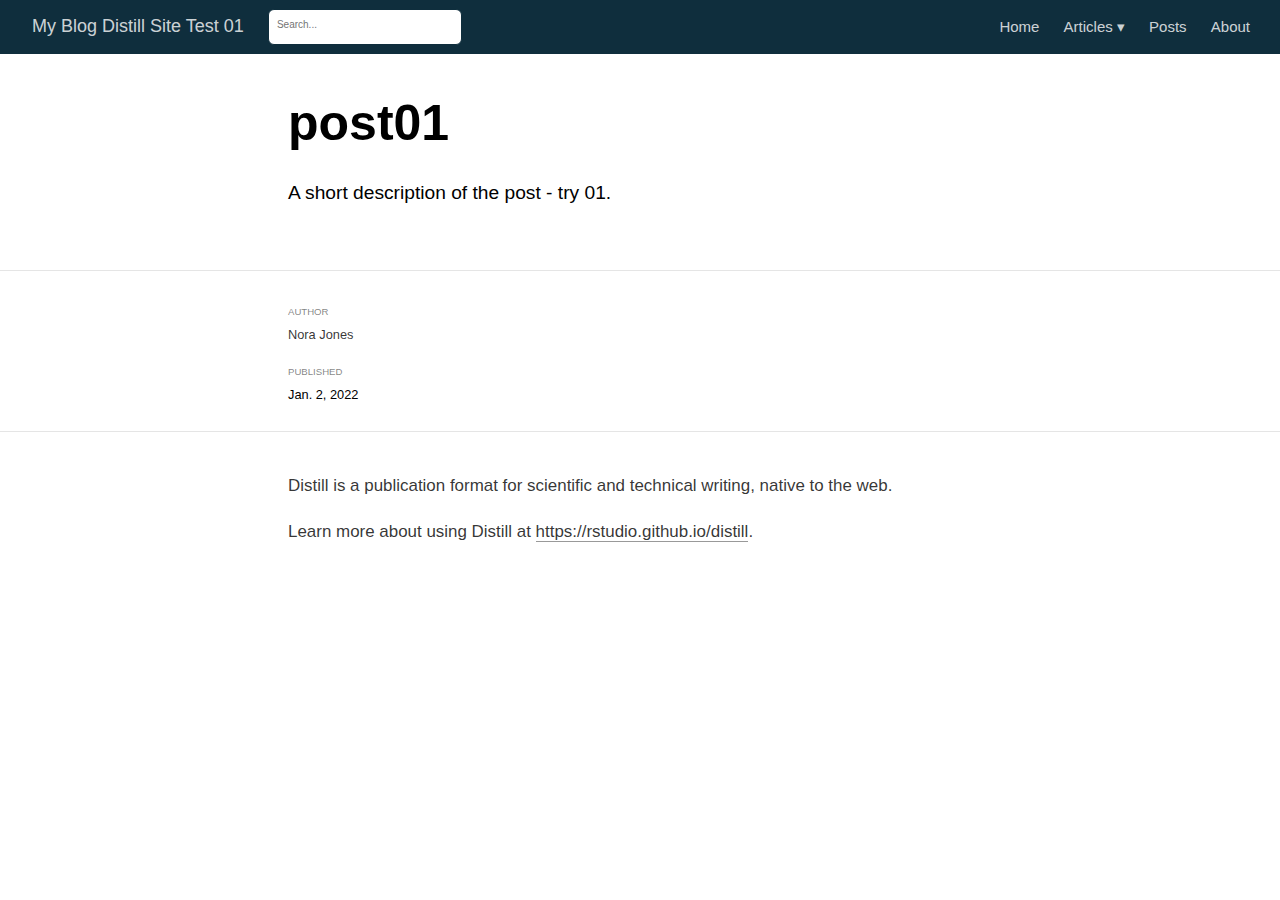
==== docs/posts/2022-01-02-post01/index.html @ c645b93c "add distill blog files" ====
<!DOCTYPE html>

<html xmlns="http://www.w3.org/1999/xhtml" lang="" xml:lang="">

<head>
  <meta charset="utf-8"/>
  <meta name="viewport" content="width=device-width, initial-scale=1"/>
  <meta http-equiv="X-UA-Compatible" content="IE=Edge,chrome=1"/>
  <meta name="generator" content="distill" />

  <style type="text/css">
  /* Hide doc at startup (prevent jankiness while JS renders/transforms) */
  body {
    visibility: hidden;
  }
  </style>

 <!--radix_placeholder_import_source-->
 <!--/radix_placeholder_import_source-->

<style type="text/css">code{white-space: pre;}</style>
<style type="text/css" data-origin="pandoc">
pre > code.sourceCode { white-space: pre; position: relative; }
pre > code.sourceCode > span { display: inline-block; line-height: 1.25; }
pre > code.sourceCode > span:empty { height: 1.2em; }
.sourceCode { overflow: visible; }
code.sourceCode > span { color: inherit; text-decoration: inherit; }
div.sourceCode { margin: 1em 0; }
pre.sourceCode { margin: 0; }
@media screen {
div.sourceCode { overflow: auto; }
}
@media print {
pre > code.sourceCode { white-space: pre-wrap; }
pre > code.sourceCode > span { text-indent: -5em; padding-left: 5em; }
}
pre.numberSource code
  { counter-reset: source-line 0; }
pre.numberSource code > span
  { position: relative; left: -4em; counter-increment: source-line; }
pre.numberSource code > span > a:first-child::before
  { content: counter(source-line);
    position: relative; left: -1em; text-align: right; vertical-align: baseline;
    border: none; display: inline-block;
    -webkit-touch-callout: none; -webkit-user-select: none;
    -khtml-user-select: none; -moz-user-select: none;
    -ms-user-select: none; user-select: none;
    padding: 0 4px; width: 4em;
    color: #aaaaaa;
  }
pre.numberSource { margin-left: 3em; border-left: 1px solid #aaaaaa;  padding-left: 4px; }
div.sourceCode
  {   }
@media screen {
pre > code.sourceCode > span > a:first-child::before { text-decoration: underline; }
}
code span.al { color: #ad0000; } /* Alert */
code span.an { color: #5e5e5e; } /* Annotation */
code span.at { } /* Attribute */
code span.bn { color: #ad0000; } /* BaseN */
code span.bu { } /* BuiltIn */
code span.cf { color: #007ba5; } /* ControlFlow */
code span.ch { color: #20794d; } /* Char */
code span.cn { color: #8f5902; } /* Constant */
code span.co { color: #5e5e5e; } /* Comment */
code span.cv { color: #5e5e5e; font-style: italic; } /* CommentVar */
code span.do { color: #5e5e5e; font-style: italic; } /* Documentation */
code span.dt { color: #ad0000; } /* DataType */
code span.dv { color: #ad0000; } /* DecVal */
code span.er { color: #ad0000; } /* Error */
code span.ex { } /* Extension */
code span.fl { color: #ad0000; } /* Float */
code span.fu { color: #4758ab; } /* Function */
code span.im { } /* Import */
code span.in { color: #5e5e5e; } /* Information */
code span.kw { color: #007ba5; } /* Keyword */
code span.op { color: #5e5e5e; } /* Operator */
code span.ot { color: #007ba5; } /* Other */
code span.pp { color: #ad0000; } /* Preprocessor */
code span.sc { color: #5e5e5e; } /* SpecialChar */
code span.ss { color: #20794d; } /* SpecialString */
code span.st { color: #20794d; } /* String */
code span.va { color: #111111; } /* Variable */
code span.vs { color: #20794d; } /* VerbatimString */
code span.wa { color: #5e5e5e; font-style: italic; } /* Warning */
</style>


  <!--radix_placeholder_meta_tags-->
<title>My Blog Distill Site Test 01: post01</title>

<meta property="description" itemprop="description" content="A short description of the post - try 01."/>


<!--  https://schema.org/Article -->
<meta property="article:published" itemprop="datePublished" content="2022-01-02"/>
<meta property="article:created" itemprop="dateCreated" content="2022-01-02"/>
<meta name="article:author" content="Nora Jones"/>

<!--  https://developers.facebook.com/docs/sharing/webmasters#markup -->
<meta property="og:title" content="My Blog Distill Site Test 01: post01"/>
<meta property="og:type" content="article"/>
<meta property="og:description" content="A short description of the post - try 01."/>
<meta property="og:locale" content="en_US"/>
<meta property="og:site_name" content="My Blog Distill Site Test 01"/>

<!--  https://dev.twitter.com/cards/types/summary -->
<meta property="twitter:card" content="summary"/>
<meta property="twitter:title" content="My Blog Distill Site Test 01: post01"/>
<meta property="twitter:description" content="A short description of the post - try 01."/>

<!--/radix_placeholder_meta_tags-->
  <!--radix_placeholder_rmarkdown_metadata-->

<script type="text/json" id="radix-rmarkdown-metadata">
{"type":"list","attributes":{"names":{"type":"character","attributes":{},"value":["title","description","author","date","output"]}},"value":[{"type":"character","attributes":{},"value":["post01"]},{"type":"character","attributes":{},"value":["A short description of the post - try 01."]},{"type":"list","attributes":{},"value":[{"type":"list","attributes":{"names":{"type":"character","attributes":{},"value":["name","url"]}},"value":[{"type":"character","attributes":{},"value":["Nora Jones"]},{"type":"character","attributes":{},"value":["https://example.com/norajones"]}]}]},{"type":"character","attributes":{},"value":["2022-01-02"]},{"type":"list","attributes":{"names":{"type":"character","attributes":{},"value":["distill::distill_article"]}},"value":[{"type":"list","attributes":{"names":{"type":"character","attributes":{},"value":["self_contained"]}},"value":[{"type":"logical","attributes":{},"value":[false]}]}]}]}
</script>
<!--/radix_placeholder_rmarkdown_metadata-->
  
  <script type="text/json" id="radix-resource-manifest">
  {"type":"NULL"}
  </script>
  <!--radix_placeholder_navigation_in_header-->
<meta name="distill:offset" content="../.."/>

<script type="application/javascript">

  window.headroom_prevent_pin = false;

  window.document.addEventListener("DOMContentLoaded", function (event) {

    // initialize headroom for banner
    var header = $('header').get(0);
    var headerHeight = header.offsetHeight;
    var headroom = new Headroom(header, {
      tolerance: 5,
      onPin : function() {
        if (window.headroom_prevent_pin) {
          window.headroom_prevent_pin = false;
          headroom.unpin();
        }
      }
    });
    headroom.init();
    if(window.location.hash)
      headroom.unpin();
    $(header).addClass('headroom--transition');

    // offset scroll location for banner on hash change
    // (see: https://github.com/WickyNilliams/headroom.js/issues/38)
    window.addEventListener("hashchange", function(event) {
      window.scrollTo(0, window.pageYOffset - (headerHeight + 25));
    });

    // responsive menu
    $('.distill-site-header').each(function(i, val) {
      var topnav = $(this);
      var toggle = topnav.find('.nav-toggle');
      toggle.on('click', function() {
        topnav.toggleClass('responsive');
      });
    });

    // nav dropdowns
    $('.nav-dropbtn').click(function(e) {
      $(this).next('.nav-dropdown-content').toggleClass('nav-dropdown-active');
      $(this).parent().siblings('.nav-dropdown')
         .children('.nav-dropdown-content').removeClass('nav-dropdown-active');
    });
    $("body").click(function(e){
      $('.nav-dropdown-content').removeClass('nav-dropdown-active');
    });
    $(".nav-dropdown").click(function(e){
      e.stopPropagation();
    });
  });
</script>

<style type="text/css">

/* Theme (user-documented overrideables for nav appearance) */

.distill-site-nav {
  color: rgba(255, 255, 255, 0.8);
  background-color: #0F2E3D;
  font-size: 15px;
  font-weight: 300;
}

.distill-site-nav a {
  color: inherit;
  text-decoration: none;
}

.distill-site-nav a:hover {
  color: white;
}

@media print {
  .distill-site-nav {
    display: none;
  }
}

.distill-site-header {

}

.distill-site-footer {

}


/* Site Header */

.distill-site-header {
  width: 100%;
  box-sizing: border-box;
  z-index: 3;
}

.distill-site-header .nav-left {
  display: inline-block;
  margin-left: 8px;
}

@media screen and (max-width: 768px) {
  .distill-site-header .nav-left {
    margin-left: 0;
  }
}


.distill-site-header .nav-right {
  float: right;
  margin-right: 8px;
}

.distill-site-header a,
.distill-site-header .title {
  display: inline-block;
  text-align: center;
  padding: 14px 10px 14px 10px;
}

.distill-site-header .title {
  font-size: 18px;
  min-width: 150px;
}

.distill-site-header .logo {
  padding: 0;
}

.distill-site-header .logo img {
  display: none;
  max-height: 20px;
  width: auto;
  margin-bottom: -4px;
}

.distill-site-header .nav-image img {
  max-height: 18px;
  width: auto;
  display: inline-block;
  margin-bottom: -3px;
}



@media screen and (min-width: 1000px) {
  .distill-site-header .logo img {
    display: inline-block;
  }
  .distill-site-header .nav-left {
    margin-left: 20px;
  }
  .distill-site-header .nav-right {
    margin-right: 20px;
  }
  .distill-site-header .title {
    padding-left: 12px;
  }
}


.distill-site-header .nav-toggle {
  display: none;
}

.nav-dropdown {
  display: inline-block;
  position: relative;
}

.nav-dropdown .nav-dropbtn {
  border: none;
  outline: none;
  color: rgba(255, 255, 255, 0.8);
  padding: 16px 10px;
  background-color: transparent;
  font-family: inherit;
  font-size: inherit;
  font-weight: inherit;
  margin: 0;
  margin-top: 1px;
  z-index: 2;
}

.nav-dropdown-content {
  display: none;
  position: absolute;
  background-color: white;
  min-width: 200px;
  border: 1px solid rgba(0,0,0,0.15);
  border-radius: 4px;
  box-shadow: 0px 8px 16px 0px rgba(0,0,0,0.1);
  z-index: 1;
  margin-top: 2px;
  white-space: nowrap;
  padding-top: 4px;
  padding-bottom: 4px;
}

.nav-dropdown-content hr {
  margin-top: 4px;
  margin-bottom: 4px;
  border: none;
  border-bottom: 1px solid rgba(0, 0, 0, 0.1);
}

.nav-dropdown-active {
  display: block;
}

.nav-dropdown-content a, .nav-dropdown-content .nav-dropdown-header {
  color: black;
  padding: 6px 24px;
  text-decoration: none;
  display: block;
  text-align: left;
}

.nav-dropdown-content .nav-dropdown-header {
  display: block;
  padding: 5px 24px;
  padding-bottom: 0;
  text-transform: uppercase;
  font-size: 14px;
  color: #999999;
  white-space: nowrap;
}

.nav-dropdown:hover .nav-dropbtn {
  color: white;
}

.nav-dropdown-content a:hover {
  background-color: #ddd;
  color: black;
}

.nav-right .nav-dropdown-content {
  margin-left: -45%;
  right: 0;
}

@media screen and (max-width: 768px) {
  .distill-site-header a, .distill-site-header .nav-dropdown  {display: none;}
  .distill-site-header a.nav-toggle {
    float: right;
    display: block;
  }
  .distill-site-header .title {
    margin-left: 0;
  }
  .distill-site-header .nav-right {
    margin-right: 0;
  }
  .distill-site-header {
    overflow: hidden;
  }
  .nav-right .nav-dropdown-content {
    margin-left: 0;
  }
}


@media screen and (max-width: 768px) {
  .distill-site-header.responsive {position: relative; min-height: 500px; }
  .distill-site-header.responsive a.nav-toggle {
    position: absolute;
    right: 0;
    top: 0;
  }
  .distill-site-header.responsive a,
  .distill-site-header.responsive .nav-dropdown {
    display: block;
    text-align: left;
  }
  .distill-site-header.responsive .nav-left,
  .distill-site-header.responsive .nav-right {
    width: 100%;
  }
  .distill-site-header.responsive .nav-dropdown {float: none;}
  .distill-site-header.responsive .nav-dropdown-content {position: relative;}
  .distill-site-header.responsive .nav-dropdown .nav-dropbtn {
    display: block;
    width: 100%;
    text-align: left;
  }
}

/* Site Footer */

.distill-site-footer {
  width: 100%;
  overflow: hidden;
  box-sizing: border-box;
  z-index: 3;
  margin-top: 30px;
  padding-top: 30px;
  padding-bottom: 30px;
  text-align: center;
}

/* Headroom */

d-title {
  padding-top: 6rem;
}

@media print {
  d-title {
    padding-top: 4rem;
  }
}

.headroom {
  z-index: 1000;
  position: fixed;
  top: 0;
  left: 0;
  right: 0;
}

.headroom--transition {
  transition: all .4s ease-in-out;
}

.headroom--unpinned {
  top: -100px;
}

.headroom--pinned {
  top: 0;
}

/* adjust viewport for navbar height */
/* helps vertically center bootstrap (non-distill) content */
.min-vh-100 {
  min-height: calc(100vh - 100px) !important;
}

</style>

<script src="../../site_libs/jquery-3.5.1/jquery-3.5.1.min.js"></script>
<link href="../../site_libs/font-awesome-5.1.0/css/all.css" rel="stylesheet"/>
<link href="../../site_libs/font-awesome-5.1.0/css/v4-shims.css" rel="stylesheet"/>
<script src="../../site_libs/headroom-0.9.4/headroom.min.js"></script>
<script src="../../site_libs/autocomplete-0.37.1/autocomplete.min.js"></script>
<script src="../../site_libs/fuse-6.4.1/fuse.min.js"></script>

<script type="application/javascript">

function getMeta(metaName) {
  var metas = document.getElementsByTagName('meta');
  for (let i = 0; i < metas.length; i++) {
    if (metas[i].getAttribute('name') === metaName) {
      return metas[i].getAttribute('content');
    }
  }
  return '';
}

function offsetURL(url) {
  var offset = getMeta('distill:offset');
  return offset ? offset + '/' + url : url;
}

function createFuseIndex() {

  // create fuse index
  var options = {
    keys: [
      { name: 'title', weight: 20 },
      { name: 'categories', weight: 15 },
      { name: 'description', weight: 10 },
      { name: 'contents', weight: 5 },
    ],
    ignoreLocation: true,
    threshold: 0
  };
  var fuse = new window.Fuse([], options);

  // fetch the main search.json
  return fetch(offsetURL('search.json'))
    .then(function(response) {
      if (response.status == 200) {
        return response.json().then(function(json) {
          // index main articles
          json.articles.forEach(function(article) {
            fuse.add(article);
          });
          // download collections and index their articles
          return Promise.all(json.collections.map(function(collection) {
            return fetch(offsetURL(collection)).then(function(response) {
              if (response.status === 200) {
                return response.json().then(function(articles) {
                  articles.forEach(function(article) {
                    fuse.add(article);
                  });
                })
              } else {
                return Promise.reject(
                  new Error('Unexpected status from search index request: ' +
                            response.status)
                );
              }
            });
          })).then(function() {
            return fuse;
          });
        });

      } else {
        return Promise.reject(
          new Error('Unexpected status from search index request: ' +
                      response.status)
        );
      }
    });
}

window.document.addEventListener("DOMContentLoaded", function (event) {

  // get search element (bail if we don't have one)
  var searchEl = window.document.getElementById('distill-search');
  if (!searchEl)
    return;

  createFuseIndex()
    .then(function(fuse) {

      // make search box visible
      searchEl.classList.remove('hidden');

      // initialize autocomplete
      var options = {
        autoselect: true,
        hint: false,
        minLength: 2,
      };
      window.autocomplete(searchEl, options, [{
        source: function(query, callback) {
          const searchOptions = {
            isCaseSensitive: false,
            shouldSort: true,
            minMatchCharLength: 2,
            limit: 10,
          };
          var results = fuse.search(query, searchOptions);
          callback(results
            .map(function(result) { return result.item; })
          );
        },
        templates: {
          suggestion: function(suggestion) {
            var img = suggestion.preview && Object.keys(suggestion.preview).length > 0
              ? `<img src="${offsetURL(suggestion.preview)}"</img>`
              : '';
            var html = `
              <div class="search-item">
                <h3>${suggestion.title}</h3>
                <div class="search-item-description">
                  ${suggestion.description || ''}
                </div>
                <div class="search-item-preview">
                  ${img}
                </div>
              </div>
            `;
            return html;
          }
        }
      }]).on('autocomplete:selected', function(event, suggestion) {
        window.location.href = offsetURL(suggestion.path);
      });
      // remove inline display style on autocompleter (we want to
      // manage responsive display via css)
      $('.algolia-autocomplete').css("display", "");
    })
    .catch(function(error) {
      console.log(error);
    });

});

</script>

<style type="text/css">

.nav-search {
  font-size: x-small;
}

/* Algolioa Autocomplete */

.algolia-autocomplete {
  display: inline-block;
  margin-left: 10px;
  vertical-align: sub;
  background-color: white;
  color: black;
  padding: 6px;
  padding-top: 8px;
  padding-bottom: 0;
  border-radius: 6px;
  border: 1px #0F2E3D solid;
  width: 180px;
}


@media screen and (max-width: 768px) {
  .distill-site-nav .algolia-autocomplete {
    display: none;
    visibility: hidden;
  }
  .distill-site-nav.responsive .algolia-autocomplete {
    display: inline-block;
    visibility: visible;
  }
  .distill-site-nav.responsive .algolia-autocomplete .aa-dropdown-menu {
    margin-left: 0;
    width: 400px;
    max-height: 400px;
  }
}

.algolia-autocomplete .aa-input, .algolia-autocomplete .aa-hint {
  width: 90%;
  outline: none;
  border: none;
}

.algolia-autocomplete .aa-hint {
  color: #999;
}
.algolia-autocomplete .aa-dropdown-menu {
  width: 550px;
  max-height: 70vh;
  overflow-x: visible;
  overflow-y: scroll;
  padding: 5px;
  margin-top: 3px;
  margin-left: -150px;
  background-color: #fff;
  border-radius: 5px;
  border: 1px solid #999;
  border-top: none;
}

.algolia-autocomplete .aa-dropdown-menu .aa-suggestion {
  cursor: pointer;
  padding: 5px 4px;
  border-bottom: 1px solid #eee;
}

.algolia-autocomplete .aa-dropdown-menu .aa-suggestion:last-of-type {
  border-bottom: none;
  margin-bottom: 2px;
}

.algolia-autocomplete .aa-dropdown-menu .aa-suggestion .search-item {
  overflow: hidden;
  font-size: 0.8em;
  line-height: 1.4em;
}

.algolia-autocomplete .aa-dropdown-menu .aa-suggestion .search-item h3 {
  font-size: 1rem;
  margin-block-start: 0;
  margin-block-end: 5px;
}

.algolia-autocomplete .aa-dropdown-menu .aa-suggestion .search-item-description {
  display: inline-block;
  overflow: hidden;
  height: 2.8em;
  width: 80%;
  margin-right: 4%;
}

.algolia-autocomplete .aa-dropdown-menu .aa-suggestion .search-item-preview {
  display: inline-block;
  width: 15%;
}

.algolia-autocomplete .aa-dropdown-menu .aa-suggestion .search-item-preview img {
  height: 3em;
  width: auto;
  display: none;
}

.algolia-autocomplete .aa-dropdown-menu .aa-suggestion .search-item-preview img[src] {
  display: initial;
}

.algolia-autocomplete .aa-dropdown-menu .aa-suggestion.aa-cursor {
  background-color: #eee;
}
.algolia-autocomplete .aa-dropdown-menu .aa-suggestion em {
  font-weight: bold;
  font-style: normal;
}

</style>


<!--/radix_placeholder_navigation_in_header-->
  <!--radix_placeholder_distill-->

<style type="text/css">

body {
  background-color: white;
}

.pandoc-table {
  width: 100%;
}

.pandoc-table>caption {
  margin-bottom: 10px;
}

.pandoc-table th:not([align]) {
  text-align: left;
}

.pagedtable-footer {
  font-size: 15px;
}

d-byline .byline {
  grid-template-columns: 2fr 2fr;
}

d-byline .byline h3 {
  margin-block-start: 1.5em;
}

d-byline .byline .authors-affiliations h3 {
  margin-block-start: 0.5em;
}

.authors-affiliations .orcid-id {
  width: 16px;
  height:16px;
  margin-left: 4px;
  margin-right: 4px;
  vertical-align: middle;
  padding-bottom: 2px;
}

d-title .dt-tags {
  margin-top: 1em;
  grid-column: text;
}

.dt-tags .dt-tag {
  text-decoration: none;
  display: inline-block;
  color: rgba(0,0,0,0.6);
  padding: 0em 0.4em;
  margin-right: 0.5em;
  margin-bottom: 0.4em;
  font-size: 70%;
  border: 1px solid rgba(0,0,0,0.2);
  border-radius: 3px;
  text-transform: uppercase;
  font-weight: 500;
}

d-article table.gt_table td,
d-article table.gt_table th {
  border-bottom: none;
}

.html-widget {
  margin-bottom: 2.0em;
}

.l-screen-inset {
  padding-right: 16px;
}

.l-screen .caption {
  margin-left: 10px;
}

.shaded {
  background: rgb(247, 247, 247);
  padding-top: 20px;
  padding-bottom: 20px;
  border-top: 1px solid rgba(0, 0, 0, 0.1);
  border-bottom: 1px solid rgba(0, 0, 0, 0.1);
}

.shaded .html-widget {
  margin-bottom: 0;
  border: 1px solid rgba(0, 0, 0, 0.1);
}

.shaded .shaded-content {
  background: white;
}

.text-output {
  margin-top: 0;
  line-height: 1.5em;
}

.hidden {
  display: none !important;
}

d-article {
  padding-top: 2.5rem;
  padding-bottom: 30px;
}

d-appendix {
  padding-top: 30px;
}

d-article>p>img {
  width: 100%;
}

d-article h2 {
  margin: 1rem 0 1.5rem 0;
}

d-article h3 {
  margin-top: 1.5rem;
}

d-article iframe {
  border: 1px solid rgba(0, 0, 0, 0.1);
  margin-bottom: 2.0em;
  width: 100%;
}

/* Tweak code blocks */

d-article div.sourceCode code,
d-article pre code {
  font-family: Consolas, Monaco, 'Andale Mono', 'Ubuntu Mono', monospace;
}

d-article pre,
d-article div.sourceCode,
d-article div.sourceCode pre {
  overflow: auto;
}

d-article div.sourceCode {
  background-color: white;
}

d-article div.sourceCode pre {
  padding-left: 10px;
  font-size: 12px;
  border-left: 2px solid rgba(0,0,0,0.1);
}

d-article pre {
  font-size: 12px;
  color: black;
  background: none;
  margin-top: 0;
  text-align: left;
  white-space: pre;
  word-spacing: normal;
  word-break: normal;
  word-wrap: normal;
  line-height: 1.5;

  -moz-tab-size: 4;
  -o-tab-size: 4;
  tab-size: 4;

  -webkit-hyphens: none;
  -moz-hyphens: none;
  -ms-hyphens: none;
  hyphens: none;
}

d-article pre a {
  border-bottom: none;
}

d-article pre a:hover {
  border-bottom: none;
  text-decoration: underline;
}

d-article details {
  grid-column: text;
  margin-bottom: 0.8em;
}

@media(min-width: 768px) {

d-article pre,
d-article div.sourceCode,
d-article div.sourceCode pre {
  overflow: visible !important;
}

d-article div.sourceCode pre {
  padding-left: 18px;
  font-size: 14px;
}

d-article pre {
  font-size: 14px;
}

}

figure img.external {
  background: white;
  border: 1px solid rgba(0, 0, 0, 0.1);
  box-shadow: 0 1px 8px rgba(0, 0, 0, 0.1);
  padding: 18px;
  box-sizing: border-box;
}

/* CSS for d-contents */

.d-contents {
  grid-column: text;
  color: rgba(0,0,0,0.8);
  font-size: 0.9em;
  padding-bottom: 1em;
  margin-bottom: 1em;
  padding-bottom: 0.5em;
  margin-bottom: 1em;
  padding-left: 0.25em;
  justify-self: start;
}

@media(min-width: 1000px) {
  .d-contents.d-contents-float {
    height: 0;
    grid-column-start: 1;
    grid-column-end: 4;
    justify-self: center;
    padding-right: 3em;
    padding-left: 2em;
  }
}

.d-contents nav h3 {
  font-size: 18px;
  margin-top: 0;
  margin-bottom: 1em;
}

.d-contents li {
  list-style-type: none
}

.d-contents nav > ul {
  padding-left: 0;
}

.d-contents ul {
  padding-left: 1em
}

.d-contents nav ul li {
  margin-top: 0.6em;
  margin-bottom: 0.2em;
}

.d-contents nav a {
  font-size: 13px;
  border-bottom: none;
  text-decoration: none
  color: rgba(0, 0, 0, 0.8);
}

.d-contents nav a:hover {
  text-decoration: underline solid rgba(0, 0, 0, 0.6)
}

.d-contents nav > ul > li > a {
  font-weight: 600;
}

.d-contents nav > ul > li > ul {
  font-weight: inherit;
}

.d-contents nav > ul > li > ul > li {
  margin-top: 0.2em;
}


.d-contents nav ul {
  margin-top: 0;
  margin-bottom: 0.25em;
}

.d-article-with-toc h2:nth-child(2) {
  margin-top: 0;
}


/* Figure */

.figure {
  position: relative;
  margin-bottom: 2.5em;
  margin-top: 1.5em;
}

.figure img {
  width: 100%;
}

.figure .caption {
  color: rgba(0, 0, 0, 0.6);
  font-size: 12px;
  line-height: 1.5em;
}

.figure img.external {
  background: white;
  border: 1px solid rgba(0, 0, 0, 0.1);
  box-shadow: 0 1px 8px rgba(0, 0, 0, 0.1);
  padding: 18px;
  box-sizing: border-box;
}

.figure .caption a {
  color: rgba(0, 0, 0, 0.6);
}

.figure .caption b,
.figure .caption strong, {
  font-weight: 600;
  color: rgba(0, 0, 0, 1.0);
}

/* Citations */

d-article .citation {
  color: inherit;
  cursor: inherit;
}

div.hanging-indent{
  margin-left: 1em; text-indent: -1em;
}

/* Citation hover box */

.tippy-box[data-theme~=light-border] {
  background-color: rgba(250, 250, 250, 0.95);
}

.tippy-content > p {
  margin-bottom: 0;
  padding: 2px;
}


/* Tweak 1000px media break to show more text */

@media(min-width: 1000px) {
  .base-grid,
  distill-header,
  d-title,
  d-abstract,
  d-article,
  d-appendix,
  distill-appendix,
  d-byline,
  d-footnote-list,
  d-citation-list,
  distill-footer {
    grid-template-columns: [screen-start] 1fr [page-start kicker-start] 80px [middle-start] 50px [text-start kicker-end] 65px 65px 65px 65px 65px 65px 65px 65px [text-end gutter-start] 65px [middle-end] 65px [page-end gutter-end] 1fr [screen-end];
    grid-column-gap: 16px;
  }

  .grid {
    grid-column-gap: 16px;
  }

  d-article {
    font-size: 1.06rem;
    line-height: 1.7em;
  }
  figure .caption, .figure .caption, figure figcaption {
    font-size: 13px;
  }
}

@media(min-width: 1180px) {
  .base-grid,
  distill-header,
  d-title,
  d-abstract,
  d-article,
  d-appendix,
  distill-appendix,
  d-byline,
  d-footnote-list,
  d-citation-list,
  distill-footer {
    grid-template-columns: [screen-start] 1fr [page-start kicker-start] 60px [middle-start] 60px [text-start kicker-end] 60px 60px 60px 60px 60px 60px 60px 60px [text-end gutter-start] 60px [middle-end] 60px [page-end gutter-end] 1fr [screen-end];
    grid-column-gap: 32px;
  }

  .grid {
    grid-column-gap: 32px;
  }
}


/* Get the citation styles for the appendix (not auto-injected on render since
   we do our own rendering of the citation appendix) */

d-appendix .citation-appendix,
.d-appendix .citation-appendix {
  font-size: 11px;
  line-height: 15px;
  border-left: 1px solid rgba(0, 0, 0, 0.1);
  padding-left: 18px;
  border: 1px solid rgba(0,0,0,0.1);
  background: rgba(0, 0, 0, 0.02);
  padding: 10px 18px;
  border-radius: 3px;
  color: rgba(150, 150, 150, 1);
  overflow: hidden;
  margin-top: -12px;
  white-space: pre-wrap;
  word-wrap: break-word;
}

/* Include appendix styles here so they can be overridden */

d-appendix {
  contain: layout style;
  font-size: 0.8em;
  line-height: 1.7em;
  margin-top: 60px;
  margin-bottom: 0;
  border-top: 1px solid rgba(0, 0, 0, 0.1);
  color: rgba(0,0,0,0.5);
  padding-top: 60px;
  padding-bottom: 48px;
}

d-appendix h3 {
  grid-column: page-start / text-start;
  font-size: 15px;
  font-weight: 500;
  margin-top: 1em;
  margin-bottom: 0;
  color: rgba(0,0,0,0.65);
}

d-appendix h3 + * {
  margin-top: 1em;
}

d-appendix ol {
  padding: 0 0 0 15px;
}

@media (min-width: 768px) {
  d-appendix ol {
    padding: 0 0 0 30px;
    margin-left: -30px;
  }
}

d-appendix li {
  margin-bottom: 1em;
}

d-appendix a {
  color: rgba(0, 0, 0, 0.6);
}

d-appendix > * {
  grid-column: text;
}

d-appendix > d-footnote-list,
d-appendix > d-citation-list,
d-appendix > distill-appendix {
  grid-column: screen;
}

/* Include footnote styles here so they can be overridden */

d-footnote-list {
  contain: layout style;
}

d-footnote-list > * {
  grid-column: text;
}

d-footnote-list a.footnote-backlink {
  color: rgba(0,0,0,0.3);
  padding-left: 0.5em;
}



/* Anchor.js */

.anchorjs-link {
  /*transition: all .25s linear; */
  text-decoration: none;
  border-bottom: none;
}
*:hover > .anchorjs-link {
  margin-left: -1.125em !important;
  text-decoration: none;
  border-bottom: none;
}

/* Social footer */

.social_footer {
  margin-top: 30px;
  margin-bottom: 0;
  color: rgba(0,0,0,0.67);
}

.disqus-comments {
  margin-right: 30px;
}

.disqus-comment-count {
  border-bottom: 1px solid rgba(0, 0, 0, 0.4);
  cursor: pointer;
}

#disqus_thread {
  margin-top: 30px;
}

.article-sharing a {
  border-bottom: none;
  margin-right: 8px;
}

.article-sharing a:hover {
  border-bottom: none;
}

.sidebar-section.subscribe {
  font-size: 12px;
  line-height: 1.6em;
}

.subscribe p {
  margin-bottom: 0.5em;
}


.article-footer .subscribe {
  font-size: 15px;
  margin-top: 45px;
}


.sidebar-section.custom {
  font-size: 12px;
  line-height: 1.6em;
}

.custom p {
  margin-bottom: 0.5em;
}

/* Styles for listing layout (hide title) */
.layout-listing d-title, .layout-listing .d-title {
  display: none;
}

/* Styles for posts lists (not auto-injected) */


.posts-with-sidebar {
  padding-left: 45px;
  padding-right: 45px;
}

.posts-list .description h2,
.posts-list .description p {
  font-family: -apple-system, BlinkMacSystemFont, "Segoe UI", Roboto, Oxygen, Ubuntu, Cantarell, "Fira Sans", "Droid Sans", "Helvetica Neue", Arial, sans-serif;
}

.posts-list .description h2 {
  font-weight: 700;
  border-bottom: none;
  padding-bottom: 0;
}

.posts-list h2.post-tag {
  border-bottom: 1px solid rgba(0, 0, 0, 0.2);
  padding-bottom: 12px;
}
.posts-list {
  margin-top: 60px;
  margin-bottom: 24px;
}

.posts-list .post-preview {
  text-decoration: none;
  overflow: hidden;
  display: block;
  border-bottom: 1px solid rgba(0, 0, 0, 0.1);
  padding: 24px 0;
}

.post-preview-last {
  border-bottom: none !important;
}

.posts-list .posts-list-caption {
  grid-column: screen;
  font-weight: 400;
}

.posts-list .post-preview h2 {
  margin: 0 0 6px 0;
  line-height: 1.2em;
  font-style: normal;
  font-size: 24px;
}

.posts-list .post-preview p {
  margin: 0 0 12px 0;
  line-height: 1.4em;
  font-size: 16px;
}

.posts-list .post-preview .thumbnail {
  box-sizing: border-box;
  margin-bottom: 24px;
  position: relative;
  max-width: 500px;
}
.posts-list .post-preview img {
  width: 100%;
  display: block;
}

.posts-list .metadata {
  font-size: 12px;
  line-height: 1.4em;
  margin-bottom: 18px;
}

.posts-list .metadata > * {
  display: inline-block;
}

.posts-list .metadata .publishedDate {
  margin-right: 2em;
}

.posts-list .metadata .dt-authors {
  display: block;
  margin-top: 0.3em;
  margin-right: 2em;
}

.posts-list .dt-tags {
  display: block;
  line-height: 1em;
}

.posts-list .dt-tags .dt-tag {
  display: inline-block;
  color: rgba(0,0,0,0.6);
  padding: 0.3em 0.4em;
  margin-right: 0.2em;
  margin-bottom: 0.4em;
  font-size: 60%;
  border: 1px solid rgba(0,0,0,0.2);
  border-radius: 3px;
  text-transform: uppercase;
  font-weight: 500;
}

.posts-list img {
  opacity: 1;
}

.posts-list img[data-src] {
  opacity: 0;
}

.posts-more {
  clear: both;
}


.posts-sidebar {
  font-size: 16px;
}

.posts-sidebar h3 {
  font-size: 16px;
  margin-top: 0;
  margin-bottom: 0.5em;
  font-weight: 400;
  text-transform: uppercase;
}

.sidebar-section {
  margin-bottom: 30px;
}

.categories ul {
  list-style-type: none;
  margin: 0;
  padding: 0;
}

.categories li {
  color: rgba(0, 0, 0, 0.8);
  margin-bottom: 0;
}

.categories li>a {
  border-bottom: none;
}

.categories li>a:hover {
  border-bottom: 1px solid rgba(0, 0, 0, 0.4);
}

.categories .active {
  font-weight: 600;
}

.categories .category-count {
  color: rgba(0, 0, 0, 0.4);
}


@media(min-width: 768px) {
  .posts-list .post-preview h2 {
    font-size: 26px;
  }
  .posts-list .post-preview .thumbnail {
    float: right;
    width: 30%;
    margin-bottom: 0;
  }
  .posts-list .post-preview .description {
    float: left;
    width: 45%;
  }
  .posts-list .post-preview .metadata {
    float: left;
    width: 20%;
    margin-top: 8px;
  }
  .posts-list .post-preview p {
    margin: 0 0 12px 0;
    line-height: 1.5em;
    font-size: 16px;
  }
  .posts-with-sidebar .posts-list {
    float: left;
    width: 75%;
  }
  .posts-with-sidebar .posts-sidebar {
    float: right;
    width: 20%;
    margin-top: 60px;
    padding-top: 24px;
    padding-bottom: 24px;
  }
}


/* Improve display for browsers without grid (IE/Edge <= 15) */

.downlevel {
  line-height: 1.6em;
  font-family: -apple-system, BlinkMacSystemFont, "Segoe UI", Roboto, Oxygen, Ubuntu, Cantarell, "Fira Sans", "Droid Sans", "Helvetica Neue", Arial, sans-serif;
  margin: 0;
}

.downlevel .d-title {
  padding-top: 6rem;
  padding-bottom: 1.5rem;
}

.downlevel .d-title h1 {
  font-size: 50px;
  font-weight: 700;
  line-height: 1.1em;
  margin: 0 0 0.5rem;
}

.downlevel .d-title p {
  font-weight: 300;
  font-size: 1.2rem;
  line-height: 1.55em;
  margin-top: 0;
}

.downlevel .d-byline {
  padding-top: 0.8em;
  padding-bottom: 0.8em;
  font-size: 0.8rem;
  line-height: 1.8em;
}

.downlevel .section-separator {
  border: none;
  border-top: 1px solid rgba(0, 0, 0, 0.1);
}

.downlevel .d-article {
  font-size: 1.06rem;
  line-height: 1.7em;
  padding-top: 1rem;
  padding-bottom: 2rem;
}


.downlevel .d-appendix {
  padding-left: 0;
  padding-right: 0;
  max-width: none;
  font-size: 0.8em;
  line-height: 1.7em;
  margin-bottom: 0;
  color: rgba(0,0,0,0.5);
  padding-top: 40px;
  padding-bottom: 48px;
}

.downlevel .footnotes ol {
  padding-left: 13px;
}

.downlevel .base-grid,
.downlevel .distill-header,
.downlevel .d-title,
.downlevel .d-abstract,
.downlevel .d-article,
.downlevel .d-appendix,
.downlevel .distill-appendix,
.downlevel .d-byline,
.downlevel .d-footnote-list,
.downlevel .d-citation-list,
.downlevel .distill-footer,
.downlevel .appendix-bottom,
.downlevel .posts-container {
  padding-left: 40px;
  padding-right: 40px;
}

@media(min-width: 768px) {
  .downlevel .base-grid,
  .downlevel .distill-header,
  .downlevel .d-title,
  .downlevel .d-abstract,
  .downlevel .d-article,
  .downlevel .d-appendix,
  .downlevel .distill-appendix,
  .downlevel .d-byline,
  .downlevel .d-footnote-list,
  .downlevel .d-citation-list,
  .downlevel .distill-footer,
  .downlevel .appendix-bottom,
  .downlevel .posts-container {
  padding-left: 150px;
  padding-right: 150px;
  max-width: 900px;
}
}

.downlevel pre code {
  display: block;
  border-left: 2px solid rgba(0, 0, 0, .1);
  padding: 0 0 0 20px;
  font-size: 14px;
}

.downlevel code, .downlevel pre {
  color: black;
  background: none;
  font-family: Consolas, Monaco, 'Andale Mono', 'Ubuntu Mono', monospace;
  text-align: left;
  white-space: pre;
  word-spacing: normal;
  word-break: normal;
  word-wrap: normal;
  line-height: 1.5;

  -moz-tab-size: 4;
  -o-tab-size: 4;
  tab-size: 4;

  -webkit-hyphens: none;
  -moz-hyphens: none;
  -ms-hyphens: none;
  hyphens: none;
}

.downlevel .posts-list .post-preview {
  color: inherit;
}



</style>

<script type="application/javascript">

function is_downlevel_browser() {
  if (bowser.isUnsupportedBrowser({ msie: "12", msedge: "16"},
                                 window.navigator.userAgent)) {
    return true;
  } else {
    return window.load_distill_framework === undefined;
  }
}

// show body when load is complete
function on_load_complete() {

  // add anchors
  if (window.anchors) {
    window.anchors.options.placement = 'left';
    window.anchors.add('d-article > h2, d-article > h3, d-article > h4, d-article > h5');
  }


  // set body to visible
  document.body.style.visibility = 'visible';

  // force redraw for leaflet widgets
  if (window.HTMLWidgets) {
    var maps = window.HTMLWidgets.findAll(".leaflet");
    $.each(maps, function(i, el) {
      var map = this.getMap();
      map.invalidateSize();
      map.eachLayer(function(layer) {
        if (layer instanceof L.TileLayer)
          layer.redraw();
      });
    });
  }

  // trigger 'shown' so htmlwidgets resize
  $('d-article').trigger('shown');
}

function init_distill() {

  init_common();

  // create front matter
  var front_matter = $('<d-front-matter></d-front-matter>');
  $('#distill-front-matter').wrap(front_matter);

  // create d-title
  $('.d-title').changeElementType('d-title');

  // create d-byline
  var byline = $('<d-byline></d-byline>');
  $('.d-byline').replaceWith(byline);

  // create d-article
  var article = $('<d-article></d-article>');
  $('.d-article').wrap(article).children().unwrap();

  // move posts container into article
  $('.posts-container').appendTo($('d-article'));

  // create d-appendix
  $('.d-appendix').changeElementType('d-appendix');

  // flag indicating that we have appendix items
  var appendix = $('.appendix-bottom').children('h3').length > 0;

  // replace footnotes with <d-footnote>
  $('.footnote-ref').each(function(i, val) {
    appendix = true;
    var href = $(this).attr('href');
    var id = href.replace('#', '');
    var fn = $('#' + id);
    var fn_p = $('#' + id + '>p');
    fn_p.find('.footnote-back').remove();
    var text = fn_p.html();
    var dtfn = $('<d-footnote></d-footnote>');
    dtfn.html(text);
    $(this).replaceWith(dtfn);
  });
  // remove footnotes
  $('.footnotes').remove();

  // move refs into #references-listing
  $('#references-listing').replaceWith($('#refs'));

  $('h1.appendix, h2.appendix').each(function(i, val) {
    $(this).changeElementType('h3');
  });
  $('h3.appendix').each(function(i, val) {
    var id = $(this).attr('id');
    $('.d-contents a[href="#' + id + '"]').parent().remove();
    appendix = true;
    $(this).nextUntil($('h1, h2, h3')).addBack().appendTo($('d-appendix'));
  });

  // show d-appendix if we have appendix content
  $("d-appendix").css('display', appendix ? 'grid' : 'none');

  // localize layout chunks to just output
  $('.layout-chunk').each(function(i, val) {

    // capture layout
    var layout = $(this).attr('data-layout');

    // apply layout to markdown level block elements
    var elements = $(this).children().not('details, div.sourceCode, pre, script');
    elements.each(function(i, el) {
      var layout_div = $('<div class="' + layout + '"></div>');
      if (layout_div.hasClass('shaded')) {
        var shaded_content = $('<div class="shaded-content"></div>');
        $(this).wrap(shaded_content);
        $(this).parent().wrap(layout_div);
      } else {
        $(this).wrap(layout_div);
      }
    });


    // unwrap the layout-chunk div
    $(this).children().unwrap();
  });

  // remove code block used to force  highlighting css
  $('.distill-force-highlighting-css').parent().remove();

  // remove empty line numbers inserted by pandoc when using a
  // custom syntax highlighting theme
  $('code.sourceCode a:empty').remove();

  // load distill framework
  load_distill_framework();

  // wait for window.distillRunlevel == 4 to do post processing
  function distill_post_process() {

    if (!window.distillRunlevel || window.distillRunlevel < 4)
      return;

    // hide author/affiliations entirely if we have no authors
    var front_matter = JSON.parse($("#distill-front-matter").html());
    var have_authors = front_matter.authors && front_matter.authors.length > 0;
    if (!have_authors)
      $('d-byline').addClass('hidden');

    // article with toc class
    $('.d-contents').parent().addClass('d-article-with-toc');

    // strip links that point to #
    $('.authors-affiliations').find('a[href="#"]').removeAttr('href');

    // add orcid ids
    $('.authors-affiliations').find('.author').each(function(i, el) {
      var orcid_id = front_matter.authors[i].orcidID;
      if (orcid_id) {
        var a = $('<a></a>');
        a.attr('href', 'https://orcid.org/' + orcid_id);
        var img = $('<img></img>');
        img.addClass('orcid-id');
        img.attr('alt', 'ORCID ID');
        img.attr('src','[data-uri]');
        a.append(img);
        $(this).append(a);
      }
    });

    // hide elements of author/affiliations grid that have no value
    function hide_byline_column(caption) {
      $('d-byline').find('h3:contains("' + caption + '")').parent().css('visibility', 'hidden');
    }

    // affiliations
    var have_affiliations = false;
    for (var i = 0; i<front_matter.authors.length; ++i) {
      var author = front_matter.authors[i];
      if (author.affiliation !== "&nbsp;") {
        have_affiliations = true;
        break;
      }
    }
    if (!have_affiliations)
      $('d-byline').find('h3:contains("Affiliations")').css('visibility', 'hidden');

    // published date
    if (!front_matter.publishedDate)
      hide_byline_column("Published");

    // document object identifier
    var doi = $('d-byline').find('h3:contains("DOI")');
    var doi_p = doi.next().empty();
    if (!front_matter.doi) {
      // if we have a citation and valid citationText then link to that
      if ($('#citation').length > 0 && front_matter.citationText) {
        doi.html('Citation');
        $('<a href="#citation"></a>')
          .text(front_matter.citationText)
          .appendTo(doi_p);
      } else {
        hide_byline_column("DOI");
      }
    } else {
      $('<a></a>')
         .attr('href', "https://doi.org/" + front_matter.doi)
         .html(front_matter.doi)
         .appendTo(doi_p);
    }

     // change plural form of authors/affiliations
    if (front_matter.authors.length === 1) {
      var grid = $('.authors-affiliations');
      grid.children('h3:contains("Authors")').text('Author');
      grid.children('h3:contains("Affiliations")').text('Affiliation');
    }

    // remove d-appendix and d-footnote-list local styles
    $('d-appendix > style:first-child').remove();
    $('d-footnote-list > style:first-child').remove();

    // move appendix-bottom entries to the bottom
    $('.appendix-bottom').appendTo('d-appendix').children().unwrap();
    $('.appendix-bottom').remove();

    // hoverable references
    $('span.citation[data-cites]').each(function() {
      var refs = $(this).attr('data-cites').split(" ");
      var refHtml = refs.map(function(ref) {
        return "<p>" + $('#ref-' + ref).html() + "</p>";
      }).join("\n");
      window.tippy(this, {
        allowHTML: true,
        content: refHtml,
        maxWidth: 500,
        interactive: true,
        interactiveBorder: 10,
        theme: 'light-border',
        placement: 'bottom-start'
      });
    });

    // clear polling timer
    clearInterval(tid);

    // show body now that everything is ready
    on_load_complete();
  }

  var tid = setInterval(distill_post_process, 50);
  distill_post_process();

}

function init_downlevel() {

  init_common();

   // insert hr after d-title
  $('.d-title').after($('<hr class="section-separator"/>'));

  // check if we have authors
  var front_matter = JSON.parse($("#distill-front-matter").html());
  var have_authors = front_matter.authors && front_matter.authors.length > 0;

  // manage byline/border
  if (!have_authors)
    $('.d-byline').remove();
  $('.d-byline').after($('<hr class="section-separator"/>'));
  $('.d-byline a').remove();

  // remove toc
  $('.d-contents').remove();

  // move appendix elements
  $('h1.appendix, h2.appendix').each(function(i, val) {
    $(this).changeElementType('h3');
  });
  $('h3.appendix').each(function(i, val) {
    $(this).nextUntil($('h1, h2, h3')).addBack().appendTo($('.d-appendix'));
  });


  // inject headers into references and footnotes
  var refs_header = $('<h3></h3>');
  refs_header.text('References');
  $('#refs').prepend(refs_header);

  var footnotes_header = $('<h3></h3');
  footnotes_header.text('Footnotes');
  $('.footnotes').children('hr').first().replaceWith(footnotes_header);

  // move appendix-bottom entries to the bottom
  $('.appendix-bottom').appendTo('.d-appendix').children().unwrap();
  $('.appendix-bottom').remove();

  // remove appendix if it's empty
  if ($('.d-appendix').children().length === 0)
    $('.d-appendix').remove();

  // prepend separator above appendix
  $('.d-appendix').before($('<hr class="section-separator" style="clear: both"/>'));

  // trim code
  $('pre>code').each(function(i, val) {
    $(this).html($.trim($(this).html()));
  });

  // move posts-container right before article
  $('.posts-container').insertBefore($('.d-article'));

  $('body').addClass('downlevel');

  on_load_complete();
}


function init_common() {

  // jquery plugin to change element types
  (function($) {
    $.fn.changeElementType = function(newType) {
      var attrs = {};

      $.each(this[0].attributes, function(idx, attr) {
        attrs[attr.nodeName] = attr.nodeValue;
      });

      this.replaceWith(function() {
        return $("<" + newType + "/>", attrs).append($(this).contents());
      });
    };
  })(jQuery);

  // prevent underline for linked images
  $('a > img').parent().css({'border-bottom' : 'none'});

  // mark non-body figures created by knitr chunks as 100% width
  $('.layout-chunk').each(function(i, val) {
    var figures = $(this).find('img, .html-widget');
    if ($(this).attr('data-layout') !== "l-body") {
      figures.css('width', '100%');
    } else {
      figures.css('max-width', '100%');
      figures.filter("[width]").each(function(i, val) {
        var fig = $(this);
        fig.css('width', fig.attr('width') + 'px');
      });

    }
  });

  // auto-append index.html to post-preview links in file: protocol
  // and in rstudio ide preview
  $('.post-preview').each(function(i, val) {
    if (window.location.protocol === "file:")
      $(this).attr('href', $(this).attr('href') + "index.html");
  });

  // get rid of index.html references in header
  if (window.location.protocol !== "file:") {
    $('.distill-site-header a[href]').each(function(i,val) {
      $(this).attr('href', $(this).attr('href').replace("index.html", "./"));
    });
  }

  // add class to pandoc style tables
  $('tr.header').parent('thead').parent('table').addClass('pandoc-table');
  $('.kable-table').children('table').addClass('pandoc-table');

  // add figcaption style to table captions
  $('caption').parent('table').addClass("figcaption");

  // initialize posts list
  if (window.init_posts_list)
    window.init_posts_list();

  // implmement disqus comment link
  $('.disqus-comment-count').click(function() {
    window.headroom_prevent_pin = true;
    $('#disqus_thread').toggleClass('hidden');
    if (!$('#disqus_thread').hasClass('hidden')) {
      var offset = $(this).offset();
      $(window).resize();
      $('html, body').animate({
        scrollTop: offset.top - 35
      });
    }
  });
}

document.addEventListener('DOMContentLoaded', function() {
  if (is_downlevel_browser())
    init_downlevel();
  else
    window.addEventListener('WebComponentsReady', init_distill);
});

</script>

<!--/radix_placeholder_distill-->
  <script src="../../site_libs/header-attrs-2.11/header-attrs.js"></script>
  <script src="../../site_libs/jquery-3.5.1/jquery-3.5.1.min.js"></script>
  <script src="../../site_libs/popper-2.6.0/popper.min.js"></script>
  <link href="../../site_libs/tippy-6.2.7/tippy.css" rel="stylesheet" />
  <link href="../../site_libs/tippy-6.2.7/tippy-light-border.css" rel="stylesheet" />
  <script src="../../site_libs/tippy-6.2.7/tippy.umd.min.js"></script>
  <script src="../../site_libs/anchor-4.2.2/anchor.min.js"></script>
  <script src="../../site_libs/bowser-1.9.3/bowser.min.js"></script>
  <script src="../../site_libs/webcomponents-2.0.0/webcomponents.js"></script>
  <script src="../../site_libs/distill-2.2.21/template.v2.js"></script>
  <!--radix_placeholder_site_in_header-->
<!--/radix_placeholder_site_in_header-->


</head>

<body>

<!--radix_placeholder_front_matter-->

<script id="distill-front-matter" type="text/json">
{"title":"post01","description":"A short description of the post - try 01.","authors":[{"author":"Nora Jones","authorURL":"https://example.com/norajones","affiliation":"&nbsp;","affiliationURL":"#","orcidID":""}],"publishedDate":"2022-01-02T00:00:00.000-05:00","citationText":"Jones, 2022"}
</script>

<!--/radix_placeholder_front_matter-->
<!--radix_placeholder_navigation_before_body-->
<header class="header header--fixed" role="banner">
<nav class="distill-site-nav distill-site-header">
<div class="nav-left">
<a href="../../index.html" class="title">My Blog Distill Site Test 01</a>
<input id="distill-search" class="nav-search hidden" type="text" placeholder="Search..."/>
</div>
<div class="nav-right">
<a href="../../index.html">Home</a>
<div class="nav-dropdown">
<button class="nav-dropbtn">
Articles
 
<span class="down-arrow">&#x25BE;</span>
</button>
<div class="nav-dropdown-content">
<a href="../../distill_article_example.html">ex01</a>
<a href="../../distill_article_example2.html">ex02</a>
</div>
</div>
<a href="../../posts.html">Posts</a>
<a href="../../about.html">About</a>
<a href="javascript:void(0);" class="nav-toggle">&#9776;</a>
</div>
</nav>
</header>
<!--/radix_placeholder_navigation_before_body-->
<!--radix_placeholder_site_before_body-->
<!--/radix_placeholder_site_before_body-->

<div class="d-title">
<h1>post01</h1>
<!--radix_placeholder_categories-->
<!--/radix_placeholder_categories-->
<p><p>A short description of the post - try 01.</p></p>
</div>

<div class="d-byline">
  Nora Jones <a href="https://example.com/norajones" class="uri">https://example.com/norajones</a> 
  
<br/>2022-01-02
</div>

<div class="d-article">
<p>Distill is a publication format for scientific and technical writing, native to the web.</p>
<p>Learn more about using Distill at <a href="https://rstudio.github.io/distill" class="uri">https://rstudio.github.io/distill</a>.</p>
<div class="sourceCode" id="cb1"><pre class="sourceCode r distill-force-highlighting-css"><code class="sourceCode r"></code></pre></div>
<!--radix_placeholder_article_footer-->
<!--/radix_placeholder_article_footer-->
</div>

<div class="d-appendix">
</div>


<!--radix_placeholder_site_after_body-->
<!--/radix_placeholder_site_after_body-->
<!--radix_placeholder_appendices-->
<div class="appendix-bottom"></div>
<!--/radix_placeholder_appendices-->
<!--radix_placeholder_navigation_after_body-->
<!--/radix_placeholder_navigation_after_body-->

</body>

</html>
---- docs/site_libs/font-awesome-5.1.0/css/all.css ----
/*!
 * Font Awesome Free 5.1.0 by @fontawesome - https://fontawesome.com
 * License - https://fontawesome.com/license (Icons: CC BY 4.0, Fonts: SIL OFL 1.1, Code: MIT License)
 */
.fa,.fab,.fal,.far,.fas{-moz-osx-font-smoothing:grayscale;-webkit-font-smoothing:antialiased;display:inline-block;font-style:normal;font-variant:normal;text-rendering:auto;line-height:1}.fa-lg{font-size:1.33333em;line-height:.75em;vertical-align:-.0667em}.fa-xs{font-size:.75em}.fa-sm{font-size:.875em}.fa-1x{font-size:1em}.fa-2x{font-size:2em}.fa-3x{font-size:3em}.fa-4x{font-size:4em}.fa-5x{font-size:5em}.fa-6x{font-size:6em}.fa-7x{font-size:7em}.fa-8x{font-size:8em}.fa-9x{font-size:9em}.fa-10x{font-size:10em}.fa-fw{text-align:center;width:1.25em}.fa-ul{list-style-type:none;margin-left:2.5em;padding-left:0}.fa-ul>li{position:relative}.fa-li{left:-2em;position:absolute;text-align:center;width:2em;line-height:inherit}.fa-border{border:.08em solid #eee;border-radius:.1em;padding:.2em .25em .15em}.fa-pull-left{float:left}.fa-pull-right{float:right}.fa.fa-pull-left,.fab.fa-pull-left,.fal.fa-pull-left,.far.fa-pull-left,.fas.fa-pull-left{margin-right:.3em}.fa.fa-pull-right,.fab.fa-pull-right,.fal.fa-pull-right,.far.fa-pull-right,.fas.fa-pull-right{margin-left:.3em}.fa-spin{animation:a 2s infinite linear}.fa-pulse{animation:a 1s infinite steps(8)}@keyframes a{0%{transform:rotate(0deg)}to{transform:rotate(1turn)}}.fa-rotate-90{-ms-filter:"progid:DXImageTransform.Microsoft.BasicImage(rotation=1)";transform:rotate(90deg)}.fa-rotate-180{-ms-filter:"progid:DXImageTransform.Microsoft.BasicImage(rotation=2)";transform:rotate(180deg)}.fa-rotate-270{-ms-filter:"progid:DXImageTransform.Microsoft.BasicImage(rotation=3)";transform:rotate(270deg)}.fa-flip-horizontal{-ms-filter:"progid:DXImageTransform.Microsoft.BasicImage(rotation=0, mirror=1)";transform:scaleX(-1)}.fa-flip-vertical{transform:scaleY(-1)}.fa-flip-horizontal.fa-flip-vertical,.fa-flip-vertical{-ms-filter:"progid:DXImageTransform.Microsoft.BasicImage(rotation=2, mirror=1)"}.fa-flip-horizontal.fa-flip-vertical{transform:scale(-1)}:root .fa-flip-horizontal,:root .fa-flip-vertical,:root .fa-rotate-90,:root .fa-rotate-180,:root .fa-rotate-270{-webkit-filter:none;filter:none}.fa-stack{display:inline-block;height:2em;line-height:2em;position:relative;vertical-align:middle;width:2em}.fa-stack-1x,.fa-stack-2x{left:0;position:absolute;text-align:center;width:100%}.fa-stack-1x{line-height:inherit}.fa-stack-2x{font-size:2em}.fa-inverse{color:#fff}.fa-500px:before{content:"\f26e"}.fa-accessible-icon:before{content:"\f368"}.fa-accusoft:before{content:"\f369"}.fa-address-book:before{content:"\f2b9"}.fa-address-card:before{content:"\f2bb"}.fa-adjust:before{content:"\f042"}.fa-adn:before{content:"\f170"}.fa-adversal:before{content:"\f36a"}.fa-affiliatetheme:before{content:"\f36b"}.fa-algolia:before{content:"\f36c"}.fa-align-center:before{content:"\f037"}.fa-align-justify:before{content:"\f039"}.fa-align-left:before{content:"\f036"}.fa-align-right:before{content:"\f038"}.fa-allergies:before{content:"\f461"}.fa-amazon:before{content:"\f270"}.fa-amazon-pay:before{content:"\f42c"}.fa-ambulance:before{content:"\f0f9"}.fa-american-sign-language-interpreting:before{content:"\f2a3"}.fa-amilia:before{content:"\f36d"}.fa-anchor:before{content:"\f13d"}.fa-android:before{content:"\f17b"}.fa-angellist:before{content:"\f209"}.fa-angle-double-down:before{content:"\f103"}.fa-angle-double-left:before{content:"\f100"}.fa-angle-double-right:before{content:"\f101"}.fa-angle-double-up:before{content:"\f102"}.fa-angle-down:before{content:"\f107"}.fa-angle-left:before{content:"\f104"}.fa-angle-right:before{content:"\f105"}.fa-angle-up:before{content:"\f106"}.fa-angry:before{content:"\f556"}.fa-angrycreative:before{content:"\f36e"}.fa-angular:before{content:"\f420"}.fa-app-store:before{content:"\f36f"}.fa-app-store-ios:before{content:"\f370"}.fa-apper:before{content:"\f371"}.fa-apple:before{content:"\f179"}.fa-apple-pay:before{content:"\f415"}.fa-archive:before{content:"\f187"}.fa-archway:before{content:"\f557"}.fa-arrow-alt-circle-down:before{content:"\f358"}.fa-arrow-alt-circle-left:before{content:"\f359"}.fa-arrow-alt-circle-right:before{content:"\f35a"}.fa-arrow-alt-circle-up:before{content:"\f35b"}.fa-arrow-circle-down:before{content:"\f0ab"}.fa-arrow-circle-left:before{content:"\f0a8"}.fa-arrow-circle-right:before{content:"\f0a9"}.fa-arrow-circle-up:before{content:"\f0aa"}.fa-arrow-down:before{content:"\f063"}.fa-arrow-left:before{content:"\f060"}.fa-arrow-right:before{content:"\f061"}.fa-arrow-up:before{content:"\f062"}.fa-arrows-alt:before{content:"\f0b2"}.fa-arrows-alt-h:before{content:"\f337"}.fa-arrows-alt-v:before{content:"\f338"}.fa-assistive-listening-systems:before{content:"\f2a2"}.fa-asterisk:before{content:"\f069"}.fa-asymmetrik:before{content:"\f372"}.fa-at:before{content:"\f1fa"}.fa-atlas:before{content:"\f558"}.fa-audible:before{content:"\f373"}.fa-audio-description:before{content:"\f29e"}.fa-autoprefixer:before{content:"\f41c"}.fa-avianex:before{content:"\f374"}.fa-aviato:before{content:"\f421"}.fa-award:before{content:"\f559"}.fa-aws:before{content:"\f375"}.fa-backspace:before{content:"\f55a"}.fa-backward:before{content:"\f04a"}.fa-balance-scale:before{content:"\f24e"}.fa-ban:before{content:"\f05e"}.fa-band-aid:before{content:"\f462"}.fa-bandcamp:before{content:"\f2d5"}.fa-barcode:before{content:"\f02a"}.fa-bars:before{content:"\f0c9"}.fa-baseball-ball:before{content:"\f433"}.fa-basketball-ball:before{content:"\f434"}.fa-bath:before{content:"\f2cd"}.fa-battery-empty:before{content:"\f244"}.fa-battery-full:before{content:"\f240"}.fa-battery-half:before{content:"\f242"}.fa-battery-quarter:before{content:"\f243"}.fa-battery-three-quarters:before{content:"\f241"}.fa-bed:before{content:"\f236"}.fa-beer:before{content:"\f0fc"}.fa-behance:before{content:"\f1b4"}.fa-behance-square:before{content:"\f1b5"}.fa-bell:before{content:"\f0f3"}.fa-bell-slash:before{content:"\f1f6"}.fa-bezier-curve:before{content:"\f55b"}.fa-bicycle:before{content:"\f206"}.fa-bimobject:before{content:"\f378"}.fa-binoculars:before{content:"\f1e5"}.fa-birthday-cake:before{content:"\f1fd"}.fa-bitbucket:before{content:"\f171"}.fa-bitcoin:before{content:"\f379"}.fa-bity:before{content:"\f37a"}.fa-black-tie:before{content:"\f27e"}.fa-blackberry:before{content:"\f37b"}.fa-blender:before{content:"\f517"}.fa-blind:before{content:"\f29d"}.fa-blogger:before{content:"\f37c"}.fa-blogger-b:before{content:"\f37d"}.fa-bluetooth:before{content:"\f293"}.fa-bluetooth-b:before{content:"\f294"}.fa-bold:before{content:"\f032"}.fa-bolt:before{content:"\f0e7"}.fa-bomb:before{content:"\f1e2"}.fa-bong:before{content:"\f55c"}.fa-book:before{content:"\f02d"}.fa-book-open:before{content:"\f518"}.fa-bookmark:before{content:"\f02e"}.fa-bowling-ball:before{content:"\f436"}.fa-box:before{content:"\f466"}.fa-box-open:before{content:"\f49e"}.fa-boxes:before{content:"\f468"}.fa-braille:before{content:"\f2a1"}.fa-briefcase:before{content:"\f0b1"}.fa-briefcase-medical:before{content:"\f469"}.fa-broadcast-tower:before{content:"\f519"}.fa-broom:before{content:"\f51a"}.fa-brush:before{content:"\f55d"}.fa-btc:before{content:"\f15a"}.fa-bug:before{content:"\f188"}.fa-building:before{content:"\f1ad"}.fa-bullhorn:before{content:"\f0a1"}.fa-bullseye:before{content:"\f140"}.fa-burn:before{content:"\f46a"}.fa-buromobelexperte:before{content:"\f37f"}.fa-bus:before{content:"\f207"}.fa-bus-alt:before{content:"\f55e"}.fa-buysellads:before{content:"\f20d"}.fa-calculator:before{content:"\f1ec"}.fa-calendar:before{content:"\f133"}.fa-calendar-alt:before{content:"\f073"}.fa-calendar-check:before{content:"\f274"}.fa-calendar-minus:before{content:"\f272"}.fa-calendar-plus:before{content:"\f271"}.fa-calendar-times:before{content:"\f273"}.fa-camera:before{content:"\f030"}.fa-camera-retro:before{content:"\f083"}.fa-cannabis:before{content:"\f55f"}.fa-capsules:before{content:"\f46b"}.fa-car:before{content:"\f1b9"}.fa-caret-down:before{content:"\f0d7"}.fa-caret-left:before{content:"\f0d9"}.fa-caret-right:before{content:"\f0da"}.fa-caret-square-down:before{content:"\f150"}.fa-caret-square-left:before{content:"\f191"}.fa-caret-square-right:before{content:"\f152"}.fa-caret-square-up:before{content:"\f151"}.fa-caret-up:before{content:"\f0d8"}.fa-cart-arrow-down:before{content:"\f218"}.fa-cart-plus:before{content:"\f217"}.fa-cc-amazon-pay:before{content:"\f42d"}.fa-cc-amex:before{content:"\f1f3"}.fa-cc-apple-pay:before{content:"\f416"}.fa-cc-diners-club:before{content:"\f24c"}.fa-cc-discover:before{content:"\f1f2"}.fa-cc-jcb:before{content:"\f24b"}.fa-cc-mastercard:before{content:"\f1f1"}.fa-cc-paypal:before{content:"\f1f4"}.fa-cc-stripe:before{content:"\f1f5"}.fa-cc-visa:before{content:"\f1f0"}.fa-centercode:before{content:"\f380"}.fa-certificate:before{content:"\f0a3"}.fa-chalkboard:before{content:"\f51b"}.fa-chalkboard-teacher:before{content:"\f51c"}.fa-chart-area:before{content:"\f1fe"}.fa-chart-bar:before{content:"\f080"}.fa-chart-line:before{content:"\f201"}.fa-chart-pie:before{content:"\f200"}.fa-check:before{content:"\f00c"}.fa-check-circle:before{content:"\f058"}.fa-check-double:before{content:"\f560"}.fa-check-square:before{content:"\f14a"}.fa-chess:before{content:"\f439"}.fa-chess-bishop:before{content:"\f43a"}.fa-chess-board:before{content:"\f43c"}.fa-chess-king:before{content:"\f43f"}.fa-chess-knight:before{content:"\f441"}.fa-chess-pawn:before{content:"\f443"}.fa-chess-queen:before{content:"\f445"}.fa-chess-rook:before{content:"\f447"}.fa-chevron-circle-down:before{content:"\f13a"}.fa-chevron-circle-left:before{content:"\f137"}.fa-chevron-circle-right:before{content:"\f138"}.fa-chevron-circle-up:before{content:"\f139"}.fa-chevron-down:before{content:"\f078"}.fa-chevron-left:before{content:"\f053"}.fa-chevron-right:before{content:"\f054"}.fa-chevron-up:before{content:"\f077"}.fa-child:before{content:"\f1ae"}.fa-chrome:before{content:"\f268"}.fa-church:before{content:"\f51d"}.fa-circle:before{content:"\f111"}.fa-circle-notch:before{content:"\f1ce"}.fa-clipboard:before{content:"\f328"}.fa-clipboard-check:before{content:"\f46c"}.fa-clipboard-list:before{content:"\f46d"}.fa-clock:before{content:"\f017"}.fa-clone:before{content:"\f24d"}.fa-closed-captioning:before{content:"\f20a"}.fa-cloud:before{content:"\f0c2"}.fa-cloud-download-alt:before{content:"\f381"}.fa-cloud-upload-alt:before{content:"\f382"}.fa-cloudscale:before{content:"\f383"}.fa-cloudsmith:before{content:"\f384"}.fa-cloudversify:before{content:"\f385"}.fa-cocktail:before{content:"\f561"}.fa-code:before{content:"\f121"}.fa-code-branch:before{content:"\f126"}.fa-codepen:before{content:"\f1cb"}.fa-codiepie:before{content:"\f284"}.fa-coffee:before{content:"\f0f4"}.fa-cog:before{content:"\f013"}.fa-cogs:before{content:"\f085"}.fa-coins:before{content:"\f51e"}.fa-columns:before{content:"\f0db"}.fa-comment:before{content:"\f075"}.fa-comment-alt:before{content:"\f27a"}.fa-comment-dots:before{content:"\f4ad"}.fa-comment-slash:before{content:"\f4b3"}.fa-comments:before{content:"\f086"}.fa-compact-disc:before{content:"\f51f"}.fa-compass:before{content:"\f14e"}.fa-compress:before{content:"\f066"}.fa-concierge-bell:before{content:"\f562"}.fa-connectdevelop:before{content:"\f20e"}.fa-contao:before{content:"\f26d"}.fa-cookie:before{content:"\f563"}.fa-cookie-bite:before{content:"\f564"}.fa-copy:before{content:"\f0c5"}.fa-copyright:before{content:"\f1f9"}.fa-couch:before{content:"\f4b8"}.fa-cpanel:before{content:"\f388"}.fa-creative-commons:before{content:"\f25e"}.fa-creative-commons-by:before{content:"\f4e7"}.fa-creative-commons-nc:before{content:"\f4e8"}.fa-creative-commons-nc-eu:before{content:"\f4e9"}.fa-creative-commons-nc-jp:before{content:"\f4ea"}.fa-creative-commons-nd:before{content:"\f4eb"}.fa-creative-commons-pd:before{content:"\f4ec"}.fa-creative-commons-pd-alt:before{content:"\f4ed"}.fa-creative-commons-remix:before{content:"\f4ee"}.fa-creative-commons-sa:before{content:"\f4ef"}.fa-creative-commons-sampling:before{content:"\f4f0"}.fa-creative-commons-sampling-plus:before{content:"\f4f1"}.fa-creative-commons-share:before{content:"\f4f2"}.fa-credit-card:before{content:"\f09d"}.fa-crop:before{content:"\f125"}.fa-crop-alt:before{content:"\f565"}.fa-crosshairs:before{content:"\f05b"}.fa-crow:before{content:"\f520"}.fa-crown:before{content:"\f521"}.fa-css3:before{content:"\f13c"}.fa-css3-alt:before{content:"\f38b"}.fa-cube:before{content:"\f1b2"}.fa-cubes:before{content:"\f1b3"}.fa-cut:before{content:"\f0c4"}.fa-cuttlefish:before{content:"\f38c"}.fa-d-and-d:before{content:"\f38d"}.fa-dashcube:before{content:"\f210"}.fa-database:before{content:"\f1c0"}.fa-deaf:before{content:"\f2a4"}.fa-delicious:before{content:"\f1a5"}.fa-deploydog:before{content:"\f38e"}.fa-deskpro:before{content:"\f38f"}.fa-desktop:before{content:"\f108"}.fa-deviantart:before{content:"\f1bd"}.fa-diagnoses:before{content:"\f470"}.fa-dice:before{content:"\f522"}.fa-dice-five:before{content:"\f523"}.fa-dice-four:before{content:"\f524"}.fa-dice-one:before{content:"\f525"}.fa-dice-six:before{content:"\f526"}.fa-dice-three:before{content:"\f527"}.fa-dice-two:before{content:"\f528"}.fa-digg:before{content:"\f1a6"}.fa-digital-ocean:before{content:"\f391"}.fa-digital-tachograph:before{content:"\f566"}.fa-discord:before{content:"\f392"}.fa-discourse:before{content:"\f393"}.fa-divide:before{content:"\f529"}.fa-dizzy:before{content:"\f567"}.fa-dna:before{content:"\f471"}.fa-dochub:before{content:"\f394"}.fa-docker:before{content:"\f395"}.fa-dollar-sign:before{content:"\f155"}.fa-dolly:before{content:"\f472"}.fa-dolly-flatbed:before{content:"\f474"}.fa-donate:before{content:"\f4b9"}.fa-door-closed:before{content:"\f52a"}.fa-door-open:before{content:"\f52b"}.fa-dot-circle:before{content:"\f192"}.fa-dove:before{content:"\f4ba"}.fa-download:before{content:"\f019"}.fa-draft2digital:before{content:"\f396"}.fa-drafting-compass:before{content:"\f568"}.fa-dribbble:before{content:"\f17d"}.fa-dribbble-square:before{content:"\f397"}.fa-dropbox:before{content:"\f16b"}.fa-drum:before{content:"\f569"}.fa-drum-steelpan:before{content:"\f56a"}.fa-drupal:before{content:"\f1a9"}.fa-dumbbell:before{content:"\f44b"}.fa-dyalog:before{content:"\f399"}.fa-earlybirds:before{content:"\f39a"}.fa-ebay:before{content:"\f4f4"}.fa-edge:before{content:"\f282"}.fa-edit:before{content:"\f044"}.fa-eject:before{content:"\f052"}.fa-elementor:before{content:"\f430"}.fa-ellipsis-h:before{content:"\f141"}.fa-ellipsis-v:before{content:"\f142"}.fa-ember:before{content:"\f423"}.fa-empire:before{content:"\f1d1"}.fa-envelope:before{content:"\f0e0"}.fa-envelope-open:before{content:"\f2b6"}.fa-envelope-square:before{content:"\f199"}.fa-envira:before{content:"\f299"}.fa-equals:before{content:"\f52c"}.fa-eraser:before{content:"\f12d"}.fa-erlang:before{content:"\f39d"}.fa-ethereum:before{content:"\f42e"}.fa-etsy:before{content:"\f2d7"}.fa-euro-sign:before{content:"\f153"}.fa-exchange-alt:before{content:"\f362"}.fa-exclamation:before{content:"\f12a"}.fa-exclamation-circle:before{content:"\f06a"}.fa-exclamation-triangle:before{content:"\f071"}.fa-expand:before{content:"\f065"}.fa-expand-arrows-alt:before{content:"\f31e"}.fa-expeditedssl:before{content:"\f23e"}.fa-external-link-alt:before{content:"\f35d"}.fa-external-link-square-alt:before{content:"\f360"}.fa-eye:before{content:"\f06e"}.fa-eye-dropper:before{content:"\f1fb"}.fa-eye-slash:before{content:"\f070"}.fa-facebook:before{content:"\f09a"}.fa-facebook-f:before{content:"\f39e"}.fa-facebook-messenger:before{content:"\f39f"}.fa-facebook-square:before{content:"\f082"}.fa-fast-backward:before{content:"\f049"}.fa-fast-forward:before{content:"\f050"}.fa-fax:before{content:"\f1ac"}.fa-feather:before{content:"\f52d"}.fa-feather-alt:before{content:"\f56b"}.fa-female:before{content:"\f182"}.fa-fighter-jet:before{content:"\f0fb"}.fa-file:before{content:"\f15b"}.fa-file-alt:before{content:"\f15c"}.fa-file-archive:before{content:"\f1c6"}.fa-file-audio:before{content:"\f1c7"}.fa-file-code:before{content:"\f1c9"}.fa-file-contract:before{content:"\f56c"}.fa-file-download:before{content:"\f56d"}.fa-file-excel:before{content:"\f1c3"}.fa-file-export:before{content:"\f56e"}.fa-file-image:before{content:"\f1c5"}.fa-file-import:before{content:"\f56f"}.fa-file-invoice:before{content:"\f570"}.fa-file-invoice-dollar:before{content:"\f571"}.fa-file-medical:before{content:"\f477"}.fa-file-medical-alt:before{content:"\f478"}.fa-file-pdf:before{content:"\f1c1"}.fa-file-powerpoint:before{content:"\f1c4"}.fa-file-prescription:before{content:"\f572"}.fa-file-signature:before{content:"\f573"}.fa-file-upload:before{content:"\f574"}.fa-file-video:before{content:"\f1c8"}.fa-file-word:before{content:"\f1c2"}.fa-fill:before{content:"\f575"}.fa-fill-drip:before{content:"\f576"}.fa-film:before{content:"\f008"}.fa-filter:before{content:"\f0b0"}.fa-fingerprint:before{content:"\f577"}.fa-fire:before{content:"\f06d"}.fa-fire-extinguisher:before{content:"\f134"}.fa-firefox:before{content:"\f269"}.fa-first-aid:before{content:"\f479"}.fa-first-order:before{content:"\f2b0"}.fa-first-order-alt:before{content:"\f50a"}.fa-firstdraft:before{content:"\f3a1"}.fa-fish:before{content:"\f578"}.fa-flag:before{content:"\f024"}.fa-flag-checkered:before{content:"\f11e"}.fa-flask:before{content:"\f0c3"}.fa-flickr:before{content:"\f16e"}.fa-flipboard:before{content:"\f44d"}.fa-flushed:before{content:"\f579"}.fa-fly:before{content:"\f417"}.fa-folder:before{content:"\f07b"}.fa-folder-open:before{content:"\f07c"}.fa-font:before{content:"\f031"}.fa-font-awesome:before{content:"\f2b4"}.fa-font-awesome-alt:before{content:"\f35c"}.fa-font-awesome-flag:before{content:"\f425"}.fa-font-awesome-logo-full:before{content:"\f4e6"}.fa-fonticons:before{content:"\f280"}.fa-fonticons-fi:before{content:"\f3a2"}.fa-football-ball:before{content:"\f44e"}.fa-fort-awesome:before{content:"\f286"}.fa-fort-awesome-alt:before{content:"\f3a3"}.fa-forumbee:before{content:"\f211"}.fa-forward:before{content:"\f04e"}.fa-foursquare:before{content:"\f180"}.fa-free-code-camp:before{content:"\f2c5"}.fa-freebsd:before{content:"\f3a4"}.fa-frog:before{content:"\f52e"}.fa-frown:before{content:"\f119"}.fa-frown-open:before{content:"\f57a"}.fa-fulcrum:before{content:"\f50b"}.fa-futbol:before{content:"\f1e3"}.fa-galactic-republic:before{content:"\f50c"}.fa-galactic-senate:before{content:"\f50d"}.fa-gamepad:before{content:"\f11b"}.fa-gas-pump:before{content:"\f52f"}.fa-gavel:before{content:"\f0e3"}.fa-gem:before{content:"\f3a5"}.fa-genderless:before{content:"\f22d"}.fa-get-pocket:before{content:"\f265"}.fa-gg:before{content:"\f260"}.fa-gg-circle:before{content:"\f261"}.fa-gift:before{content:"\f06b"}.fa-git:before{content:"\f1d3"}.fa-git-square:before{content:"\f1d2"}.fa-github:before{content:"\f09b"}.fa-github-alt:before{content:"\f113"}.fa-github-square:before{content:"\f092"}.fa-gitkraken:before{content:"\f3a6"}.fa-gitlab:before{content:"\f296"}.fa-gitter:before{content:"\f426"}.fa-glass-martini:before{content:"\f000"}.fa-glass-martini-alt:before{content:"\f57b"}.fa-glasses:before{content:"\f530"}.fa-glide:before{content:"\f2a5"}.fa-glide-g:before{content:"\f2a6"}.fa-globe:before{content:"\f0ac"}.fa-globe-africa:before{content:"\f57c"}.fa-globe-americas:before{content:"\f57d"}.fa-globe-asia:before{content:"\f57e"}.fa-gofore:before{content:"\f3a7"}.fa-golf-ball:before{content:"\f450"}.fa-goodreads:before{content:"\f3a8"}.fa-goodreads-g:before{content:"\f3a9"}.fa-google:before{content:"\f1a0"}.fa-google-drive:before{content:"\f3aa"}.fa-google-play:before{content:"\f3ab"}.fa-google-plus:before{content:"\f2b3"}.fa-google-plus-g:before{content:"\f0d5"}.fa-google-plus-square:before{content:"\f0d4"}.fa-google-wallet:before{content:"\f1ee"}.fa-graduation-cap:before{content:"\f19d"}.fa-gratipay:before{content:"\f184"}.fa-grav:before{content:"\f2d6"}.fa-greater-than:before{content:"\f531"}.fa-greater-than-equal:before{content:"\f532"}.fa-grimace:before{content:"\f57f"}.fa-grin:before{content:"\f580"}.fa-grin-alt:before{content:"\f581"}.fa-grin-beam:before{content:"\f582"}.fa-grin-beam-sweat:before{content:"\f583"}.fa-grin-hearts:before{content:"\f584"}.fa-grin-squint:before{content:"\f585"}.fa-grin-squint-tears:before{content:"\f586"}.fa-grin-stars:before{content:"\f587"}.fa-grin-tears:before{content:"\f588"}.fa-grin-tongue:before{content:"\f589"}.fa-grin-tongue-squint:before{content:"\f58a"}.fa-grin-tongue-wink:before{content:"\f58b"}.fa-grin-wink:before{content:"\f58c"}.fa-grip-horizontal:before{content:"\f58d"}.fa-grip-vertical:before{content:"\f58e"}.fa-gripfire:before{content:"\f3ac"}.fa-grunt:before{content:"\f3ad"}.fa-gulp:before{content:"\f3ae"}.fa-h-square:before{content:"\f0fd"}.fa-hacker-news:before{content:"\f1d4"}.fa-hacker-news-square:before{content:"\f3af"}.fa-hand-holding:before{content:"\f4bd"}.fa-hand-holding-heart:before{content:"\f4be"}.fa-hand-holding-usd:before{content:"\f4c0"}.fa-hand-lizard:before{content:"\f258"}.fa-hand-paper:before{content:"\f256"}.fa-hand-peace:before{content:"\f25b"}.fa-hand-point-down:before{content:"\f0a7"}.fa-hand-point-left:before{content:"\f0a5"}.fa-hand-point-right:before{content:"\f0a4"}.fa-hand-point-up:before{content:"\f0a6"}.fa-hand-pointer:before{content:"\f25a"}.fa-hand-rock:before{content:"\f255"}.fa-hand-scissors:before{content:"\f257"}.fa-hand-spock:before{content:"\f259"}.fa-hands:before{content:"\f4c2"}.fa-hands-helping:before{content:"\f4c4"}.fa-handshake:before{content:"\f2b5"}.fa-hashtag:before{content:"\f292"}.fa-hdd:before{content:"\f0a0"}.fa-heading:before{content:"\f1dc"}.fa-headphones:before{content:"\f025"}.fa-headphones-alt:before{content:"\f58f"}.fa-headset:before{content:"\f590"}.fa-heart:before{content:"\f004"}.fa-heartbeat:before{content:"\f21e"}.fa-helicopter:before{content:"\f533"}.fa-highlighter:before{content:"\f591"}.fa-hips:before{content:"\f452"}.fa-hire-a-helper:before{content:"\f3b0"}.fa-history:before{content:"\f1da"}.fa-hockey-puck:before{content:"\f453"}.fa-home:before{content:"\f015"}.fa-hooli:before{content:"\f427"}.fa-hornbill:before{content:"\f592"}.fa-hospital:before{content:"\f0f8"}.fa-hospital-alt:before{content:"\f47d"}.fa-hospital-symbol:before{content:"\f47e"}.fa-hot-tub:before{content:"\f593"}.fa-hotel:before{content:"\f594"}.fa-hotjar:before{content:"\f3b1"}.fa-hourglass:before{content:"\f254"}.fa-hourglass-end:before{content:"\f253"}.fa-hourglass-half:before{content:"\f252"}.fa-hourglass-start:before{content:"\f251"}.fa-houzz:before{content:"\f27c"}.fa-html5:before{content:"\f13b"}.fa-hubspot:before{content:"\f3b2"}.fa-i-cursor:before{content:"\f246"}.fa-id-badge:before{content:"\f2c1"}.fa-id-card:before{content:"\f2c2"}.fa-id-card-alt:before{content:"\f47f"}.fa-image:before{content:"\f03e"}.fa-images:before{content:"\f302"}.fa-imdb:before{content:"\f2d8"}.fa-inbox:before{content:"\f01c"}.fa-indent:before{content:"\f03c"}.fa-industry:before{content:"\f275"}.fa-infinity:before{content:"\f534"}.fa-info:before{content:"\f129"}.fa-info-circle:before{content:"\f05a"}.fa-instagram:before{content:"\f16d"}.fa-internet-explorer:before{content:"\f26b"}.fa-ioxhost:before{content:"\f208"}.fa-italic:before{content:"\f033"}.fa-itunes:before{content:"\f3b4"}.fa-itunes-note:before{content:"\f3b5"}.fa-java:before{content:"\f4e4"}.fa-jedi-order:before{content:"\f50e"}.fa-jenkins:before{content:"\f3b6"}.fa-joget:before{content:"\f3b7"}.fa-joint:before{content:"\f595"}.fa-joomla:before{content:"\f1aa"}.fa-js:before{content:"\f3b8"}.fa-js-square:before{content:"\f3b9"}.fa-jsfiddle:before{content:"\f1cc"}.fa-key:before{content:"\f084"}.fa-keybase:before{content:"\f4f5"}.fa-keyboard:before{content:"\f11c"}.fa-keycdn:before{content:"\f3ba"}.fa-kickstarter:before{content:"\f3bb"}.fa-kickstarter-k:before{content:"\f3bc"}.fa-kiss:before{content:"\f596"}.fa-kiss-beam:before{content:"\f597"}.fa-kiss-wink-heart:before{content:"\f598"}.fa-kiwi-bird:before{content:"\f535"}.fa-korvue:before{content:"\f42f"}.fa-language:before{content:"\f1ab"}.fa-laptop:before{content:"\f109"}.fa-laravel:before{content:"\f3bd"}.fa-lastfm:before{content:"\f202"}.fa-lastfm-square:before{content:"\f203"}.fa-laugh:before{content:"\f599"}.fa-laugh-beam:before{content:"\f59a"}.fa-laugh-squint:before{content:"\f59b"}.fa-laugh-wink:before{content:"\f59c"}.fa-leaf:before{content:"\f06c"}.fa-leanpub:before{content:"\f212"}.fa-lemon:before{content:"\f094"}.fa-less:before{content:"\f41d"}.fa-less-than:before{content:"\f536"}.fa-less-than-equal:before{content:"\f537"}.fa-level-down-alt:before{content:"\f3be"}.fa-level-up-alt:before{content:"\f3bf"}.fa-life-ring:before{content:"\f1cd"}.fa-lightbulb:before{content:"\f0eb"}.fa-line:before{content:"\f3c0"}.fa-link:before{content:"\f0c1"}.fa-linkedin:before{content:"\f08c"}.fa-linkedin-in:before{content:"\f0e1"}.fa-linode:before{content:"\f2b8"}.fa-linux:before{content:"\f17c"}.fa-lira-sign:before{content:"\f195"}.fa-list:before{content:"\f03a"}.fa-list-alt:before{content:"\f022"}.fa-list-ol:before{content:"\f0cb"}.fa-list-ul:before{content:"\f0ca"}.fa-location-arrow:before{content:"\f124"}.fa-lock:before{content:"\f023"}.fa-lock-open:before{content:"\f3c1"}.fa-long-arrow-alt-down:before{content:"\f309"}.fa-long-arrow-alt-left:before{content:"\f30a"}.fa-long-arrow-alt-right:before{content:"\f30b"}.fa-long-arrow-alt-up:before{content:"\f30c"}.fa-low-vision:before{content:"\f2a8"}.fa-luggage-cart:before{content:"\f59d"}.fa-lyft:before{content:"\f3c3"}.fa-magento:before{content:"\f3c4"}.fa-magic:before{content:"\f0d0"}.fa-magnet:before{content:"\f076"}.fa-mailchimp:before{content:"\f59e"}.fa-male:before{content:"\f183"}.fa-mandalorian:before{content:"\f50f"}.fa-map:before{content:"\f279"}.fa-map-marked:before{content:"\f59f"}.fa-map-marked-alt:before{content:"\f5a0"}.fa-map-marker:before{content:"\f041"}.fa-map-marker-alt:before{content:"\f3c5"}.fa-map-pin:before{content:"\f276"}.fa-map-signs:before{content:"\f277"}.fa-marker:before{content:"\f5a1"}.fa-mars:before{content:"\f222"}.fa-mars-double:before{content:"\f227"}.fa-mars-stroke:before{content:"\f229"}.fa-mars-stroke-h:before{content:"\f22b"}.fa-mars-stroke-v:before{content:"\f22a"}.fa-mastodon:before{content:"\f4f6"}.fa-maxcdn:before{content:"\f136"}.fa-medal:before{content:"\f5a2"}.fa-medapps:before{content:"\f3c6"}.fa-medium:before{content:"\f23a"}.fa-medium-m:before{content:"\f3c7"}.fa-medkit:before{content:"\f0fa"}.fa-medrt:before{content:"\f3c8"}.fa-meetup:before{content:"\f2e0"}.fa-megaport:before{content:"\f5a3"}.fa-meh:before{content:"\f11a"}.fa-meh-blank:before{content:"\f5a4"}.fa-meh-rolling-eyes:before{content:"\f5a5"}.fa-memory:before{content:"\f538"}.fa-mercury:before{content:"\f223"}.fa-microchip:before{content:"\f2db"}.fa-microphone:before{content:"\f130"}.fa-microphone-alt:before{content:"\f3c9"}.fa-microphone-alt-slash:before{content:"\f539"}.fa-microphone-slash:before{content:"\f131"}.fa-microsoft:before{content:"\f3ca"}.fa-minus:before{content:"\f068"}.fa-minus-circle:before{content:"\f056"}.fa-minus-square:before{content:"\f146"}.fa-mix:before{content:"\f3cb"}.fa-mixcloud:before{content:"\f289"}.fa-mizuni:before{content:"\f3cc"}.fa-mobile:before{content:"\f10b"}.fa-mobile-alt:before{content:"\f3cd"}.fa-modx:before{content:"\f285"}.fa-monero:before{content:"\f3d0"}.fa-money-bill:before{content:"\f0d6"}.fa-money-bill-alt:before{content:"\f3d1"}.fa-money-bill-wave:before{content:"\f53a"}.fa-money-bill-wave-alt:before{content:"\f53b"}.fa-money-check:before{content:"\f53c"}.fa-money-check-alt:before{content:"\f53d"}.fa-monument:before{content:"\f5a6"}.fa-moon:before{content:"\f186"}.fa-mortar-pestle:before{content:"\f5a7"}.fa-motorcycle:before{content:"\f21c"}.fa-mouse-pointer:before{content:"\f245"}.fa-music:before{content:"\f001"}.fa-napster:before{content:"\f3d2"}.fa-neuter:before{content:"\f22c"}.fa-newspaper:before{content:"\f1ea"}.fa-nimblr:before{content:"\f5a8"}.fa-nintendo-switch:before{content:"\f418"}.fa-node:before{content:"\f419"}.fa-node-js:before{content:"\f3d3"}.fa-not-equal:before{content:"\f53e"}.fa-notes-medical:before{content:"\f481"}.fa-npm:before{content:"\f3d4"}.fa-ns8:before{content:"\f3d5"}.fa-nutritionix:before{content:"\f3d6"}.fa-object-group:before{content:"\f247"}.fa-object-ungroup:before{content:"\f248"}.fa-odnoklassniki:before{content:"\f263"}.fa-odnoklassniki-square:before{content:"\f264"}.fa-old-republic:before{content:"\f510"}.fa-opencart:before{content:"\f23d"}.fa-openid:before{content:"\f19b"}.fa-opera:before{content:"\f26a"}.fa-optin-monster:before{content:"\f23c"}.fa-osi:before{content:"\f41a"}.fa-outdent:before{content:"\f03b"}.fa-page4:before{content:"\f3d7"}.fa-pagelines:before{content:"\f18c"}.fa-paint-brush:before{content:"\f1fc"}.fa-paint-roller:before{content:"\f5aa"}.fa-palette:before{content:"\f53f"}.fa-palfed:before{content:"\f3d8"}.fa-pallet:before{content:"\f482"}.fa-paper-plane:before{content:"\f1d8"}.fa-paperclip:before{content:"\f0c6"}.fa-parachute-box:before{content:"\f4cd"}.fa-paragraph:before{content:"\f1dd"}.fa-parking:before{content:"\f540"}.fa-passport:before{content:"\f5ab"}.fa-paste:before{content:"\f0ea"}.fa-patreon:before{content:"\f3d9"}.fa-pause:before{content:"\f04c"}.fa-pause-circle:before{content:"\f28b"}.fa-paw:before{content:"\f1b0"}.fa-paypal:before{content:"\f1ed"}.fa-pen:before{content:"\f304"}.fa-pen-alt:before{content:"\f305"}.fa-pen-fancy:before{content:"\f5ac"}.fa-pen-nib:before{content:"\f5ad"}.fa-pen-square:before{content:"\f14b"}.fa-pencil-alt:before{content:"\f303"}.fa-pencil-ruler:before{content:"\f5ae"}.fa-people-carry:before{content:"\f4ce"}.fa-percent:before{content:"\f295"}.fa-percentage:before{content:"\f541"}.fa-periscope:before{content:"\f3da"}.fa-phabricator:before{content:"\f3db"}.fa-phoenix-framework:before{content:"\f3dc"}.fa-phoenix-squadron:before{content:"\f511"}.fa-phone:before{content:"\f095"}.fa-phone-slash:before{content:"\f3dd"}.fa-phone-square:before{content:"\f098"}.fa-phone-volume:before{content:"\f2a0"}.fa-php:before{content:"\f457"}.fa-pied-piper:before{content:"\f2ae"}.fa-pied-piper-alt:before{content:"\f1a8"}.fa-pied-piper-hat:before{content:"\f4e5"}.fa-pied-piper-pp:before{content:"\f1a7"}.fa-piggy-bank:before{content:"\f4d3"}.fa-pills:before{content:"\f484"}.fa-pinterest:before{content:"\f0d2"}.fa-pinterest-p:before{content:"\f231"}.fa-pinterest-square:before{content:"\f0d3"}.fa-plane:before{content:"\f072"}.fa-plane-arrival:before{content:"\f5af"}.fa-plane-departure:before{content:"\f5b0"}.fa-play:before{content:"\f04b"}.fa-play-circle:before{content:"\f144"}.fa-playstation:before{content:"\f3df"}.fa-plug:before{content:"\f1e6"}.fa-plus:before{content:"\f067"}.fa-plus-circle:before{content:"\f055"}.fa-plus-square:before{content:"\f0fe"}.fa-podcast:before{content:"\f2ce"}.fa-poo:before{content:"\f2fe"}.fa-portrait:before{content:"\f3e0"}.fa-pound-sign:before{content:"\f154"}.fa-power-off:before{content:"\f011"}.fa-prescription:before{content:"\f5b1"}.fa-prescription-bottle:before{content:"\f485"}.fa-prescription-bottle-alt:before{content:"\f486"}.fa-print:before{content:"\f02f"}.fa-procedures:before{content:"\f487"}.fa-product-hunt:before{content:"\f288"}.fa-project-diagram:before{content:"\f542"}.fa-pushed:before{content:"\f3e1"}.fa-puzzle-piece:before{content:"\f12e"}.fa-python:before{content:"\f3e2"}.fa-qq:before{content:"\f1d6"}.fa-qrcode:before{content:"\f029"}.fa-question:before{content:"\f128"}.fa-question-circle:before{content:"\f059"}.fa-quidditch:before{content:"\f458"}.fa-quinscape:before{content:"\f459"}.fa-quora:before{content:"\f2c4"}.fa-quote-left:before{content:"\f10d"}.fa-quote-right:before{content:"\f10e"}.fa-r-project:before{content:"\f4f7"}.fa-random:before{content:"\f074"}.fa-ravelry:before{content:"\f2d9"}.fa-react:before{content:"\f41b"}.fa-readme:before{content:"\f4d5"}.fa-rebel:before{content:"\f1d0"}.fa-receipt:before{content:"\f543"}.fa-recycle:before{content:"\f1b8"}.fa-red-river:before{content:"\f3e3"}.fa-reddit:before{content:"\f1a1"}.fa-reddit-alien:before{content:"\f281"}.fa-reddit-square:before{content:"\f1a2"}.fa-redo:before{content:"\f01e"}.fa-redo-alt:before{content:"\f2f9"}.fa-registered:before{content:"\f25d"}.fa-rendact:before{content:"\f3e4"}.fa-renren:before{content:"\f18b"}.fa-reply:before{content:"\f3e5"}.fa-reply-all:before{content:"\f122"}.fa-replyd:before{content:"\f3e6"}.fa-researchgate:before{content:"\f4f8"}.fa-resolving:before{content:"\f3e7"}.fa-retweet:before{content:"\f079"}.fa-ribbon:before{content:"\f4d6"}.fa-road:before{content:"\f018"}.fa-robot:before{content:"\f544"}.fa-rocket:before{content:"\f135"}.fa-rocketchat:before{content:"\f3e8"}.fa-rockrms:before{content:"\f3e9"}.fa-rss:before{content:"\f09e"}.fa-rss-square:before{content:"\f143"}.fa-ruble-sign:before{content:"\f158"}.fa-ruler:before{content:"\f545"}.fa-ruler-combined:before{content:"\f546"}.fa-ruler-horizontal:before{content:"\f547"}.fa-ruler-vertical:before{content:"\f548"}.fa-rupee-sign:before{content:"\f156"}.fa-sad-cry:before{content:"\f5b3"}.fa-sad-tear:before{content:"\f5b4"}.fa-safari:before{content:"\f267"}.fa-sass:before{content:"\f41e"}.fa-save:before{content:"\f0c7"}.fa-schlix:before{content:"\f3ea"}.fa-school:before{content:"\f549"}.fa-screwdriver:before{content:"\f54a"}.fa-scribd:before{content:"\f28a"}.fa-search:before{content:"\f002"}.fa-search-minus:before{content:"\f010"}.fa-search-plus:before{content:"\f00e"}.fa-searchengin:before{content:"\f3eb"}.fa-seedling:before{content:"\f4d8"}.fa-sellcast:before{content:"\f2da"}.fa-sellsy:before{content:"\f213"}.fa-server:before{content:"\f233"}.fa-servicestack:before{content:"\f3ec"}.fa-share:before{content:"\f064"}.fa-share-alt:before{content:"\f1e0"}.fa-share-alt-square:before{content:"\f1e1"}.fa-share-square:before{content:"\f14d"}.fa-shekel-sign:before{content:"\f20b"}.fa-shield-alt:before{content:"\f3ed"}.fa-ship:before{content:"\f21a"}.fa-shipping-fast:before{content:"\f48b"}.fa-shirtsinbulk:before{content:"\f214"}.fa-shoe-prints:before{content:"\f54b"}.fa-shopping-bag:before{content:"\f290"}.fa-shopping-basket:before{content:"\f291"}.fa-shopping-cart:before{content:"\f07a"}.fa-shopware:before{content:"\f5b5"}.fa-shower:before{content:"\f2cc"}.fa-shuttle-van:before{content:"\f5b6"}.fa-sign:before{content:"\f4d9"}.fa-sign-in-alt:before{content:"\f2f6"}.fa-sign-language:before{content:"\f2a7"}.fa-sign-out-alt:before{content:"\f2f5"}.fa-signal:before{content:"\f012"}.fa-signature:before{content:"\f5b7"}.fa-simplybuilt:before{content:"\f215"}.fa-sistrix:before{content:"\f3ee"}.fa-sitemap:before{content:"\f0e8"}.fa-sith:before{content:"\f512"}.fa-skull:before{content:"\f54c"}.fa-skyatlas:before{content:"\f216"}.fa-skype:before{content:"\f17e"}.fa-slack:before{content:"\f198"}.fa-slack-hash:before{content:"\f3ef"}.fa-sliders-h:before{content:"\f1de"}.fa-slideshare:before{content:"\f1e7"}.fa-smile:before{content:"\f118"}.fa-smile-beam:before{content:"\f5b8"}.fa-smile-wink:before{content:"\f4da"}.fa-smoking:before{content:"\f48d"}.fa-smoking-ban:before{content:"\f54d"}.fa-snapchat:before{content:"\f2ab"}.fa-snapchat-ghost:before{content:"\f2ac"}.fa-snapchat-square:before{content:"\f2ad"}.fa-snowflake:before{content:"\f2dc"}.fa-solar-panel:before{content:"\f5ba"}.fa-sort:before{content:"\f0dc"}.fa-sort-alpha-down:before{content:"\f15d"}.fa-sort-alpha-up:before{content:"\f15e"}.fa-sort-amount-down:before{content:"\f160"}.fa-sort-amount-up:before{content:"\f161"}.fa-sort-down:before{content:"\f0dd"}.fa-sort-numeric-down:before{content:"\f162"}.fa-sort-numeric-up:before{content:"\f163"}.fa-sort-up:before{content:"\f0de"}.fa-soundcloud:before{content:"\f1be"}.fa-spa:before{content:"\f5bb"}.fa-space-shuttle:before{content:"\f197"}.fa-speakap:before{content:"\f3f3"}.fa-spinner:before{content:"\f110"}.fa-splotch:before{content:"\f5bc"}.fa-spotify:before{content:"\f1bc"}.fa-spray-can:before{content:"\f5bd"}.fa-square:before{content:"\f0c8"}.fa-square-full:before{content:"\f45c"}.fa-squarespace:before{content:"\f5be"}.fa-stack-exchange:before{content:"\f18d"}.fa-stack-overflow:before{content:"\f16c"}.fa-stamp:before{content:"\f5bf"}.fa-star:before{content:"\f005"}.fa-star-half:before{content:"\f089"}.fa-star-half-alt:before{content:"\f5c0"}.fa-staylinked:before{content:"\f3f5"}.fa-steam:before{content:"\f1b6"}.fa-steam-square:before{content:"\f1b7"}.fa-steam-symbol:before{content:"\f3f6"}.fa-step-backward:before{content:"\f048"}.fa-step-forward:before{content:"\f051"}.fa-stethoscope:before{content:"\f0f1"}.fa-sticker-mule:before{content:"\f3f7"}.fa-sticky-note:before{content:"\f249"}.fa-stop:before{content:"\f04d"}.fa-stop-circle:before{content:"\f28d"}.fa-stopwatch:before{content:"\f2f2"}.fa-store:before{content:"\f54e"}.fa-store-alt:before{content:"\f54f"}.fa-strava:before{content:"\f428"}.fa-stream:before{content:"\f550"}.fa-street-view:before{content:"\f21d"}.fa-strikethrough:before{content:"\f0cc"}.fa-stripe:before{content:"\f429"}.fa-stripe-s:before{content:"\f42a"}.fa-stroopwafel:before{content:"\f551"}.fa-studiovinari:before{content:"\f3f8"}.fa-stumbleupon:before{content:"\f1a4"}.fa-stumbleupon-circle:before{content:"\f1a3"}.fa-subscript:before{content:"\f12c"}.fa-subway:before{content:"\f239"}.fa-suitcase:before{content:"\f0f2"}.fa-suitcase-rolling:before{content:"\f5c1"}.fa-sun:before{content:"\f185"}.fa-superpowers:before{content:"\f2dd"}.fa-superscript:before{content:"\f12b"}.fa-supple:before{content:"\f3f9"}.fa-surprise:before{content:"\f5c2"}.fa-swatchbook:before{content:"\f5c3"}.fa-swimmer:before{content:"\f5c4"}.fa-swimming-pool:before{content:"\f5c5"}.fa-sync:before{content:"\f021"}.fa-sync-alt:before{content:"\f2f1"}.fa-syringe:before{content:"\f48e"}.fa-table:before{content:"\f0ce"}.fa-table-tennis:before{content:"\f45d"}.fa-tablet:before{content:"\f10a"}.fa-tablet-alt:before{content:"\f3fa"}.fa-tablets:before{content:"\f490"}.fa-tachometer-alt:before{content:"\f3fd"}.fa-tag:before{content:"\f02b"}.fa-tags:before{content:"\f02c"}.fa-tape:before{content:"\f4db"}.fa-tasks:before{content:"\f0ae"}.fa-taxi:before{content:"\f1ba"}.fa-teamspeak:before{content:"\f4f9"}.fa-telegram:before{content:"\f2c6"}.fa-telegram-plane:before{content:"\f3fe"}.fa-tencent-weibo:before{content:"\f1d5"}.fa-terminal:before{content:"\f120"}.fa-text-height:before{content:"\f034"}.fa-text-width:before{content:"\f035"}.fa-th:before{content:"\f00a"}.fa-th-large:before{content:"\f009"}.fa-th-list:before{content:"\f00b"}.fa-themeco:before{content:"\f5c6"}.fa-themeisle:before{content:"\f2b2"}.fa-thermometer:before{content:"\f491"}.fa-thermometer-empty:before{content:"\f2cb"}.fa-thermometer-full:before{content:"\f2c7"}.fa-thermometer-half:before{content:"\f2c9"}.fa-thermometer-quarter:before{content:"\f2ca"}.fa-thermometer-three-quarters:before{content:"\f2c8"}.fa-thumbs-down:before{content:"\f165"}.fa-thumbs-up:before{content:"\f164"}.fa-thumbtack:before{content:"\f08d"}.fa-ticket-alt:before{content:"\f3ff"}.fa-times:before{content:"\f00d"}.fa-times-circle:before{content:"\f057"}.fa-tint:before{content:"\f043"}.fa-tint-slash:before{content:"\f5c7"}.fa-tired:before{content:"\f5c8"}.fa-toggle-off:before{content:"\f204"}.fa-toggle-on:before{content:"\f205"}.fa-toolbox:before{content:"\f552"}.fa-tooth:before{content:"\f5c9"}.fa-trade-federation:before{content:"\f513"}.fa-trademark:before{content:"\f25c"}.fa-train:before{content:"\f238"}.fa-transgender:before{content:"\f224"}.fa-transgender-alt:before{content:"\f225"}.fa-trash:before{content:"\f1f8"}.fa-trash-alt:before{content:"\f2ed"}.fa-tree:before{content:"\f1bb"}.fa-trello:before{content:"\f181"}.fa-tripadvisor:before{content:"\f262"}.fa-trophy:before{content:"\f091"}.fa-truck:before{content:"\f0d1"}.fa-truck-loading:before{content:"\f4de"}.fa-truck-moving:before{content:"\f4df"}.fa-tshirt:before{content:"\f553"}.fa-tty:before{content:"\f1e4"}.fa-tumblr:before{content:"\f173"}.fa-tumblr-square:before{content:"\f174"}.fa-tv:before{content:"\f26c"}.fa-twitch:before{content:"\f1e8"}.fa-twitter:before{content:"\f099"}.fa-twitter-square:before{content:"\f081"}.fa-typo3:before{content:"\f42b"}.fa-uber:before{content:"\f402"}.fa-uikit:before{content:"\f403"}.fa-umbrella:before{content:"\f0e9"}.fa-umbrella-beach:before{content:"\f5ca"}.fa-underline:before{content:"\f0cd"}.fa-undo:before{content:"\f0e2"}.fa-undo-alt:before{content:"\f2ea"}.fa-uniregistry:before{content:"\f404"}.fa-universal-access:before{content:"\f29a"}.fa-university:before{content:"\f19c"}.fa-unlink:before{content:"\f127"}.fa-unlock:before{content:"\f09c"}.fa-unlock-alt:before{content:"\f13e"}.fa-untappd:before{content:"\f405"}.fa-upload:before{content:"\f093"}.fa-usb:before{content:"\f287"}.fa-user:before{content:"\f007"}.fa-user-alt:before{content:"\f406"}.fa-user-alt-slash:before{content:"\f4fa"}.fa-user-astronaut:before{content:"\f4fb"}.fa-user-check:before{content:"\f4fc"}.fa-user-circle:before{content:"\f2bd"}.fa-user-clock:before{content:"\f4fd"}.fa-user-cog:before{content:"\f4fe"}.fa-user-edit:before{content:"\f4ff"}.fa-user-friends:before{content:"\f500"}.fa-user-graduate:before{content:"\f501"}.fa-user-lock:before{content:"\f502"}.fa-user-md:before{content:"\f0f0"}.fa-user-minus:before{content:"\f503"}.fa-user-ninja:before{content:"\f504"}.fa-user-plus:before{content:"\f234"}.fa-user-secret:before{content:"\f21b"}.fa-user-shield:before{content:"\f505"}.fa-user-slash:before{content:"\f506"}.fa-user-tag:before{content:"\f507"}.fa-user-tie:before{content:"\f508"}.fa-user-times:before{content:"\f235"}.fa-users:before{content:"\f0c0"}.fa-users-cog:before{content:"\f509"}.fa-ussunnah:before{content:"\f407"}.fa-utensil-spoon:before{content:"\f2e5"}.fa-utensils:before{content:"\f2e7"}.fa-vaadin:before{content:"\f408"}.fa-vector-square:before{content:"\f5cb"}.fa-venus:before{content:"\f221"}.fa-venus-double:before{content:"\f226"}.fa-venus-mars:before{content:"\f228"}.fa-viacoin:before{content:"\f237"}.fa-viadeo:before{content:"\f2a9"}.fa-viadeo-square:before{content:"\f2aa"}.fa-vial:before{content:"\f492"}.fa-vials:before{content:"\f493"}.fa-viber:before{content:"\f409"}.fa-video:before{content:"\f03d"}.fa-video-slash:before{content:"\f4e2"}.fa-vimeo:before{content:"\f40a"}.fa-vimeo-square:before{content:"\f194"}.fa-vimeo-v:before{content:"\f27d"}.fa-vine:before{content:"\f1ca"}.fa-vk:before{content:"\f189"}.fa-vnv:before{content:"\f40b"}.fa-volleyball-ball:before{content:"\f45f"}.fa-volume-down:before{content:"\f027"}.fa-volume-off:before{content:"\f026"}.fa-volume-up:before{content:"\f028"}.fa-vuejs:before{content:"\f41f"}.fa-walking:before{content:"\f554"}.fa-wallet:before{content:"\f555"}.fa-warehouse:before{content:"\f494"}.fa-weebly:before{content:"\f5cc"}.fa-weibo:before{content:"\f18a"}.fa-weight:before{content:"\f496"}.fa-weight-hanging:before{content:"\f5cd"}.fa-weixin:before{content:"\f1d7"}.fa-whatsapp:before{content:"\f232"}.fa-whatsapp-square:before{content:"\f40c"}.fa-wheelchair:before{content:"\f193"}.fa-whmcs:before{content:"\f40d"}.fa-wifi:before{content:"\f1eb"}.fa-wikipedia-w:before{content:"\f266"}.fa-window-close:before{content:"\f410"}.fa-window-maximize:before{content:"\f2d0"}.fa-window-minimize:before{content:"\f2d1"}.fa-window-restore:before{content:"\f2d2"}.fa-windows:before{content:"\f17a"}.fa-wine-glass:before{content:"\f4e3"}.fa-wine-glass-alt:before{content:"\f5ce"}.fa-wix:before{content:"\f5cf"}.fa-wolf-pack-battalion:before{content:"\f514"}.fa-won-sign:before{content:"\f159"}.fa-wordpress:before{content:"\f19a"}.fa-wordpress-simple:before{content:"\f411"}.fa-wpbeginner:before{content:"\f297"}.fa-wpexplorer:before{content:"\f2de"}.fa-wpforms:before{content:"\f298"}.fa-wrench:before{content:"\f0ad"}.fa-x-ray:before{content:"\f497"}.fa-xbox:before{content:"\f412"}.fa-xing:before{content:"\f168"}.fa-xing-square:before{content:"\f169"}.fa-y-combinator:before{content:"\f23b"}.fa-yahoo:before{content:"\f19e"}.fa-yandex:before{content:"\f413"}.fa-yandex-international:before{content:"\f414"}.fa-yelp:before{content:"\f1e9"}.fa-yen-sign:before{content:"\f157"}.fa-yoast:before{content:"\f2b1"}.fa-youtube:before{content:"\f167"}.fa-youtube-square:before{content:"\f431"}.sr-only{border:0;clip:rect(0,0,0,0);height:1px;margin:-1px;overflow:hidden;padding:0;position:absolute;width:1px}.sr-only-focusable:active,.sr-only-focusable:focus{clip:auto;height:auto;margin:0;overflow:visible;position:static;width:auto}@font-face{font-family:"Font Awesome 5 Brands";font-style:normal;font-weight:normal;src:url(../webfonts/fa-brands-400.eot);src:url(../webfonts/fa-brands-400.eot?#iefix) format("embedded-opentype"),url(../webfonts/fa-brands-400.woff2) format("woff2"),url(../webfonts/fa-brands-400.woff) format("woff"),url(../webfonts/fa-brands-400.ttf) format("truetype"),url(../webfonts/fa-brands-400.svg#fontawesome) format("svg")}.fab{font-family:"Font Awesome 5 Brands"}@font-face{font-family:"Font Awesome 5 Free";font-style:normal;font-weight:400;src:url(../webfonts/fa-regular-400.eot);src:url(../webfonts/fa-regular-400.eot?#iefix) format("embedded-opentype"),url(../webfonts/fa-regular-400.woff2) format("woff2"),url(../webfonts/fa-regular-400.woff) format("woff"),url(../webfonts/fa-regular-400.ttf) format("truetype"),url(../webfonts/fa-regular-400.svg#fontawesome) format("svg")}.far{font-weight:400}@font-face{font-family:"Font Awesome 5 Free";font-style:normal;font-weight:900;src:url(../webfonts/fa-solid-900.eot);src:url(../webfonts/fa-solid-900.eot?#iefix) format("embedded-opentype"),url(../webfonts/fa-solid-900.woff2) format("woff2"),url(../webfonts/fa-solid-900.woff) format("woff"),url(../webfonts/fa-solid-900.ttf) format("truetype"),url(../webfonts/fa-solid-900.svg#fontawesome) format("svg")}.fa,.far,.fas{font-family:"Font Awesome 5 Free"}.fa,.fas{font-weight:900}
---- docs/site_libs/font-awesome-5.1.0/css/v4-shims.css ----
/*!
 * Font Awesome Free 5.1.0 by @fontawesome - https://fontawesome.com
 * License - https://fontawesome.com/license (Icons: CC BY 4.0, Fonts: SIL OFL 1.1, Code: MIT License)
 */
.fa.fa-glass:before {
  content: "\f000"; }

.fa.fa-meetup {
  font-family: 'Font Awesome 5 Brands';
  font-weight: 400; }

.fa.fa-star-o {
  font-family: 'Font Awesome 5 Free';
  font-weight: 400; }

.fa.fa-star-o:before {
  content: "\f005"; }

.fa.fa-remove:before {
  content: "\f00d"; }

.fa.fa-close:before {
  content: "\f00d"; }

.fa.fa-gear:before {
  content: "\f013"; }

.fa.fa-trash-o {
  font-family: 'Font Awesome 5 Free';
  font-weight: 400; }

.fa.fa-trash-o:before {
  content: "\f2ed"; }

.fa.fa-file-o {
  font-family: 'Font Awesome 5 Free';
  font-weight: 400; }

.fa.fa-file-o:before {
  content: "\f15b"; }

.fa.fa-clock-o {
  font-family: 'Font Awesome 5 Free';
  font-weight: 400; }

.fa.fa-clock-o:before {
  content: "\f017"; }

.fa.fa-arrow-circle-o-down {
  font-family: 'Font Awesome 5 Free';
  font-weight: 400; }

.fa.fa-arrow-circle-o-down:before {
  content: "\f358"; }

.fa.fa-arrow-circle-o-up {
  font-family: 'Font Awesome 5 Free';
  font-weight: 400; }

.fa.fa-arrow-circle-o-up:before {
  content: "\f35b"; }

.fa.fa-play-circle-o {
  font-family: 'Font Awesome 5 Free';
  font-weight: 400; }

.fa.fa-play-circle-o:before {
  content: "\f144"; }

.fa.fa-repeat:before {
  content: "\f01e"; }

.fa.fa-rotate-right:before {
  content: "\f01e"; }

.fa.fa-refresh:before {
  content: "\f021"; }

.fa.fa-list-alt {
  font-family: 'Font Awesome 5 Free';
  font-weight: 400; }

.fa.fa-dedent:before {
  content: "\f03b"; }

.fa.fa-video-camera:before {
  content: "\f03d"; }

.fa.fa-picture-o {
  font-family: 'Font Awesome 5 Free';
  font-weight: 400; }

.fa.fa-picture-o:before {
  content: "\f03e"; }

.fa.fa-photo {
  font-family: 'Font Awesome 5 Free';
  font-weight: 400; }

.fa.fa-photo:before {
  content: "\f03e"; }

.fa.fa-image {
  font-family: 'Font Awesome 5 Free';
  font-weight: 400; }

.fa.fa-image:before {
  content: "\f03e"; }

.fa.fa-pencil:before {
  content: "\f303"; }

.fa.fa-map-marker:before {
  content: "\f3c5"; }

.fa.fa-pencil-square-o {
  font-family: 'Font Awesome 5 Free';
  font-weight: 400; }

.fa.fa-pencil-square-o:before {
  content: "\f044"; }

.fa.fa-share-square-o {
  font-family: 'Font Awesome 5 Free';
  font-weight: 400; }

.fa.fa-share-square-o:before {
  content: "\f14d"; }

.fa.fa-check-square-o {
  font-family: 'Font Awesome 5 Free';
  font-weight: 400; }

.fa.fa-check-square-o:before {
  content: "\f14a"; }

.fa.fa-arrows:before {
  content: "\f0b2"; }

.fa.fa-times-circle-o {
  font-family: 'Font Awesome 5 Free';
  font-weight: 400; }

.fa.fa-times-circle-o:before {
  content: "\f057"; }

.fa.fa-check-circle-o {
  font-family: 'Font Awesome 5 Free';
  font-weight: 400; }

.fa.fa-check-circle-o:before {
  content: "\f058"; }

.fa.fa-mail-forward:before {
  content: "\f064"; }

.fa.fa-eye {
  font-family: 'Font Awesome 5 Free';
  font-weight: 400; }

.fa.fa-eye-slash {
  font-family: 'Font Awesome 5 Free';
  font-weight: 400; }

.fa.fa-warning:before {
  content: "\f071"; }

.fa.fa-calendar:before {
  content: "\f073"; }

.fa.fa-arrows-v:before {
  content: "\f338"; }

.fa.fa-arrows-h:before {
  content: "\f337"; }

.fa.fa-bar-chart {
  font-family: 'Font Awesome 5 Free';
  font-weight: 400; }

.fa.fa-bar-chart:before {
  content: "\f080"; }

.fa.fa-bar-chart-o {
  font-family: 'Font Awesome 5 Free';
  font-weight: 400; }

.fa.fa-bar-chart-o:before {
  content: "\f080"; }

.fa.fa-twitter-square {
  font-family: 'Font Awesome 5 Brands';
  font-weight: 400; }

.fa.fa-facebook-square {
  font-family: 'Font Awesome 5 Brands';
  font-weight: 400; }

.fa.fa-gears:before {
  content: "\f085"; }

.fa.fa-thumbs-o-up {
  font-family: 'Font Awesome 5 Free';
  font-weight: 400; }

.fa.fa-thumbs-o-up:before {
  content: "\f164"; }

.fa.fa-thumbs-o-down {
  font-family: 'Font Awesome 5 Free';
  font-weight: 400; }

.fa.fa-thumbs-o-down:before {
  content: "\f165"; }

.fa.fa-heart-o {
  font-family: 'Font Awesome 5 Free';
  font-weight: 400; }

.fa.fa-heart-o:before {
  content: "\f004"; }

.fa.fa-sign-out:before {
  content: "\f2f5"; }

.fa.fa-linkedin-square {
  font-family: 'Font Awesome 5 Brands';
  font-weight: 400; }

.fa.fa-linkedin-square:before {
  content: "\f08c"; }

.fa.fa-thumb-tack:before {
  content: "\f08d"; }

.fa.fa-external-link:before {
  content: "\f35d"; }

.fa.fa-sign-in:before {
  content: "\f2f6"; }

.fa.fa-github-square {
  font-family: 'Font Awesome 5 Brands';
  font-weight: 400; }

.fa.fa-lemon-o {
  font-family: 'Font Awesome 5 Free';
  font-weight: 400; }

.fa.fa-lemon-o:before {
  content: "\f094"; }

.fa.fa-square-o {
  font-family: 'Font Awesome 5 Free';
  font-weight: 400; }

.fa.fa-square-o:before {
  content: "\f0c8"; }

.fa.fa-bookmark-o {
  font-family: 'Font Awesome 5 Free';
  font-weight: 400; }

.fa.fa-bookmark-o:before {
  content: "\f02e"; }

.fa.fa-twitter {
  font-family: 'Font Awesome 5 Brands';
  font-weight: 400; }

.fa.fa-facebook {
  font-family: 'Font Awesome 5 Brands';
  font-weight: 400; }

.fa.fa-facebook:before {
  content: "\f39e"; }

.fa.fa-facebook-f {
  font-family: 'Font Awesome 5 Brands';
  font-weight: 400; }

.fa.fa-facebook-f:before {
  content: "\f39e"; }

.fa.fa-github {
  font-family: 'Font Awesome 5 Brands';
  font-weight: 400; }

.fa.fa-credit-card {
  font-family: 'Font Awesome 5 Free';
  font-weight: 400; }

.fa.fa-feed:before {
  content: "\f09e"; }

.fa.fa-hdd-o {
  font-family: 'Font Awesome 5 Free';
  font-weight: 400; }

.fa.fa-hdd-o:before {
  content: "\f0a0"; }

.fa.fa-hand-o-right {
  font-family: 'Font Awesome 5 Free';
  font-weight: 400; }

.fa.fa-hand-o-right:before {
  content: "\f0a4"; }

.fa.fa-hand-o-left {
  font-family: 'Font Awesome 5 Free';
  font-weight: 400; }

.fa.fa-hand-o-left:before {
  content: "\f0a5"; }

.fa.fa-hand-o-up {
  font-family: 'Font Awesome 5 Free';
  font-weight: 400; }

.fa.fa-hand-o-up:before {
  content: "\f0a6"; }

.fa.fa-hand-o-down {
  font-family: 'Font Awesome 5 Free';
  font-weight: 400; }

.fa.fa-hand-o-down:before {
  content: "\f0a7"; }

.fa.fa-arrows-alt:before {
  content: "\f31e"; }

.fa.fa-group:before {
  content: "\f0c0"; }

.fa.fa-chain:before {
  content: "\f0c1"; }

.fa.fa-scissors:before {
  content: "\f0c4"; }

.fa.fa-files-o {
  font-family: 'Font Awesome 5 Free';
  font-weight: 400; }

.fa.fa-files-o:before {
  content: "\f0c5"; }

.fa.fa-floppy-o {
  font-family: 'Font Awesome 5 Free';
  font-weight: 400; }

.fa.fa-floppy-o:before {
  content: "\f0c7"; }

.fa.fa-navicon:before {
  content: "\f0c9"; }

.fa.fa-reorder:before {
  content: "\f0c9"; }

.fa.fa-pinterest {
  font-family: 'Font Awesome 5 Brands';
  font-weight: 400; }

.fa.fa-pinterest-square {
  font-family: 'Font Awesome 5 Brands';
  font-weight: 400; }

.fa.fa-google-plus-square {
  font-family: 'Font Awesome 5 Brands';
  font-weight: 400; }

.fa.fa-google-plus {
  font-family: 'Font Awesome 5 Brands';
  font-weight: 400; }

.fa.fa-google-plus:before {
  content: "\f0d5"; }

.fa.fa-money {
  font-family: 'Font Awesome 5 Free';
  font-weight: 400; }

.fa.fa-money:before {
  content: "\f3d1"; }

.fa.fa-unsorted:before {
  content: "\f0dc"; }

.fa.fa-sort-desc:before {
  content: "\f0dd"; }

.fa.fa-sort-asc:before {
  content: "\f0de"; }

.fa.fa-linkedin {
  font-family: 'Font Awesome 5 Brands';
  font-weight: 400; }

.fa.fa-linkedin:before {
  content: "\f0e1"; }

.fa.fa-rotate-left:before {
  content: "\f0e2"; }

.fa.fa-legal:before {
  content: "\f0e3"; }

.fa.fa-tachometer:before {
  content: "\f3fd"; }

.fa.fa-dashboard:before {
  content: "\f3fd"; }

.fa.fa-comment-o {
  font-family: 'Font Awesome 5 Free';
  font-weight: 400; }

.fa.fa-comment-o:before {
  content: "\f075"; }

.fa.fa-comments-o {
  font-family: 'Font Awesome 5 Free';
  font-weight: 400; }

.fa.fa-comments-o:before {
  content: "\f086"; }

.fa.fa-flash:before {
  content: "\f0e7"; }

.fa.fa-clipboard {
  font-family: 'Font Awesome 5 Free';
  font-weight: 400; }

.fa.fa-paste {
  font-family: 'Font Awesome 5 Free';
  font-weight: 400; }

.fa.fa-paste:before {
  content: "\f328"; }

.fa.fa-lightbulb-o {
  font-family: 'Font Awesome 5 Free';
  font-weight: 400; }

.fa.fa-lightbulb-o:before {
  content: "\f0eb"; }

.fa.fa-exchange:before {
  content: "\f362"; }

.fa.fa-cloud-download:before {
  content: "\f381"; }

.fa.fa-cloud-upload:before {
  content: "\f382"; }

.fa.fa-bell-o {
  font-family: 'Font Awesome 5 Free';
  font-weight: 400; }

.fa.fa-bell-o:before {
  content: "\f0f3"; }

.fa.fa-cutlery:before {
  content: "\f2e7"; }

.fa.fa-file-text-o {
  font-family: 'Font Awesome 5 Free';
  font-weight: 400; }

.fa.fa-file-text-o:before {
  content: "\f15c"; }

.fa.fa-building-o {
  font-family: 'Font Awesome 5 Free';
  font-weight: 400; }

.fa.fa-building-o:before {
  content: "\f1ad"; }

.fa.fa-hospital-o {
  font-family: 'Font Awesome 5 Free';
  font-weight: 400; }

.fa.fa-hospital-o:before {
  content: "\f0f8"; }

.fa.fa-tablet:before {
  content: "\f3fa"; }

.fa.fa-mobile:before {
  content: "\f3cd"; }

.fa.fa-mobile-phone:before {
  content: "\f3cd"; }

.fa.fa-circle-o {
  font-family: 'Font Awesome 5 Free';
  font-weight: 400; }

.fa.fa-circle-o:before {
  content: "\f111"; }

.fa.fa-mail-reply:before {
  content: "\f3e5"; }

.fa.fa-github-alt {
  font-family: 'Font Awesome 5 Brands';
  font-weight: 400; }

.fa.fa-folder-o {
  font-family: 'Font Awesome 5 Free';
  font-weight: 400; }

.fa.fa-folder-o:before {
  content: "\f07b"; }

.fa.fa-folder-open-o {
  font-family: 'Font Awesome 5 Free';
  font-weight: 400; }

.fa.fa-folder-open-o:before {
  content: "\f07c"; }

.fa.fa-smile-o {
  font-family: 'Font Awesome 5 Free';
  font-weight: 400; }

.fa.fa-smile-o:before {
  content: "\f118"; }

.fa.fa-frown-o {
  font-family: 'Font Awesome 5 Free';
  font-weight: 400; }

.fa.fa-frown-o:before {
  content: "\f119"; }

.fa.fa-meh-o {
  font-family: 'Font Awesome 5 Free';
  font-weight: 400; }

.fa.fa-meh-o:before {
  content: "\f11a"; }

.fa.fa-keyboard-o {
  font-family: 'Font Awesome 5 Free';
  font-weight: 400; }

.fa.fa-keyboard-o:before {
  content: "\f11c"; }

.fa.fa-flag-o {
  font-family: 'Font Awesome 5 Free';
  font-weight: 400; }

.fa.fa-flag-o:before {
  content: "\f024"; }

.fa.fa-mail-reply-all:before {
  content: "\f122"; }

.fa.fa-star-half-o {
  font-family: 'Font Awesome 5 Free';
  font-weight: 400; }

.fa.fa-star-half-o:before {
  content: "\f089"; }

.fa.fa-star-half-empty {
  font-family: 'Font Awesome 5 Free';
  font-weight: 400; }

.fa.fa-star-half-empty:before {
  content: "\f089"; }

.fa.fa-star-half-full {
  font-family: 'Font Awesome 5 Free';
  font-weight: 400; }

.fa.fa-star-half-full:before {
  content: "\f089"; }

.fa.fa-code-fork:before {
  content: "\f126"; }

.fa.fa-chain-broken:before {
  content: "\f127"; }

.fa.fa-shield:before {
  content: "\f3ed"; }

.fa.fa-calendar-o {
  font-family: 'Font Awesome 5 Free';
  font-weight: 400; }

.fa.fa-calendar-o:before {
  content: "\f133"; }

.fa.fa-maxcdn {
  font-family: 'Font Awesome 5 Brands';
  font-weight: 400; }

.fa.fa-html5 {
  font-family: 'Font Awesome 5 Brands';
  font-weight: 400; }

.fa.fa-css3 {
  font-family: 'Font Awesome 5 Brands';
  font-weight: 400; }

.fa.fa-ticket:before {
  content: "\f3ff"; }

.fa.fa-minus-square-o {
  font-family: 'Font Awesome 5 Free';
  font-weight: 400; }

.fa.fa-minus-square-o:before {
  content: "\f146"; }

.fa.fa-level-up:before {
  content: "\f3bf"; }

.fa.fa-level-down:before {
  content: "\f3be"; }

.fa.fa-pencil-square:before {
  content: "\f14b"; }

.fa.fa-external-link-square:before {
  content: "\f360"; }

.fa.fa-compass {
  font-family: 'Font Awesome 5 Free';
  font-weight: 400; }

.fa.fa-caret-square-o-down {
  font-family: 'Font Awesome 5 Free';
  font-weight: 400; }

.fa.fa-caret-square-o-down:before {
  content: "\f150"; }

.fa.fa-toggle-down {
  font-family: 'Font Awesome 5 Free';
  font-weight: 400; }

.fa.fa-toggle-down:before {
  content: "\f150"; }

.fa.fa-caret-square-o-up {
  font-family: 'Font Awesome 5 Free';
  font-weight: 400; }

.fa.fa-caret-square-o-up:before {
  content: "\f151"; }

.fa.fa-toggle-up {
  font-family: 'Font Awesome 5 Free';
  font-weight: 400; }

.fa.fa-toggle-up:before {
  content: "\f151"; }

.fa.fa-caret-square-o-right {
  font-family: 'Font Awesome 5 Free';
  font-weight: 400; }

.fa.fa-caret-square-o-right:before {
  content: "\f152"; }

.fa.fa-toggle-right {
  font-family: 'Font Awesome 5 Free';
  font-weight: 400; }

.fa.fa-toggle-right:before {
  content: "\f152"; }

.fa.fa-eur:before {
  content: "\f153"; }

.fa.fa-euro:before {
  content: "\f153"; }

.fa.fa-gbp:before {
  content: "\f154"; }

.fa.fa-usd:before {
  content: "\f155"; }

.fa.fa-dollar:before {
  content: "\f155"; }

.fa.fa-inr:before {
  content: "\f156"; }

.fa.fa-rupee:before {
  content: "\f156"; }

.fa.fa-jpy:before {
  content: "\f157"; }

.fa.fa-cny:before {
  content: "\f157"; }

.fa.fa-rmb:before {
  content: "\f157"; }

.fa.fa-yen:before {
  content: "\f157"; }

.fa.fa-rub:before {
  content: "\f158"; }

.fa.fa-ruble:before {
  content: "\f158"; }

.fa.fa-rouble:before {
  content: "\f158"; }

.fa.fa-krw:before {
  content: "\f159"; }

.fa.fa-won:before {
  content: "\f159"; }

.fa.fa-btc {
  font-family: 'Font Awesome 5 Brands';
  font-weight: 400; }

.fa.fa-bitcoin {
  font-family: 'Font Awesome 5 Brands';
  font-weight: 400; }

.fa.fa-bitcoin:before {
  content: "\f15a"; }

.fa.fa-file-text:before {
  content: "\f15c"; }

.fa.fa-sort-alpha-asc:before {
  content: "\f15d"; }

.fa.fa-sort-alpha-desc:before {
  content: "\f15e"; }

.fa.fa-sort-amount-asc:before {
  content: "\f160"; }

.fa.fa-sort-amount-desc:before {
  content: "\f161"; }

.fa.fa-sort-numeric-asc:before {
  content: "\f162"; }

.fa.fa-sort-numeric-desc:before {
  content: "\f163"; }

.fa.fa-youtube-square {
  font-family: 'Font Awesome 5 Brands';
  font-weight: 400; }

.fa.fa-youtube {
  font-family: 'Font Awesome 5 Brands';
  font-weight: 400; }

.fa.fa-xing {
  font-family: 'Font Awesome 5 Brands';
  font-weight: 400; }

.fa.fa-xing-square {
  font-family: 'Font Awesome 5 Brands';
  font-weight: 400; }

.fa.fa-youtube-play {
  font-family: 'Font Awesome 5 Brands';
  font-weight: 400; }

.fa.fa-youtube-play:before {
  content: "\f167"; }

.fa.fa-dropbox {
  font-family: 'Font Awesome 5 Brands';
  font-weight: 400; }

.fa.fa-stack-overflow {
  font-family: 'Font Awesome 5 Brands';
  font-weight: 400; }

.fa.fa-instagram {
  font-family: 'Font Awesome 5 Brands';
  font-weight: 400; }

.fa.fa-flickr {
  font-family: 'Font Awesome 5 Brands';
  font-weight: 400; }

.fa.fa-adn {
  font-family: 'Font Awesome 5 Brands';
  font-weight: 400; }

.fa.fa-bitbucket {
  font-family: 'Font Awesome 5 Brands';
  font-weight: 400; }

.fa.fa-bitbucket-square {
  font-family: 'Font Awesome 5 Brands';
  font-weight: 400; }

.fa.fa-bitbucket-square:before {
  content: "\f171"; }

.fa.fa-tumblr {
  font-family: 'Font Awesome 5 Brands';
  font-weight: 400; }

.fa.fa-tumblr-square {
  font-family: 'Font Awesome 5 Brands';
  font-weight: 400; }

.fa.fa-long-arrow-down:before {
  content: "\f309"; }

.fa.fa-long-arrow-up:before {
  content: "\f30c"; }

.fa.fa-long-arrow-left:before {
  content: "\f30a"; }

.fa.fa-long-arrow-right:before {
  content: "\f30b"; }

.fa.fa-apple {
  font-family: 'Font Awesome 5 Brands';
  font-weight: 400; }

.fa.fa-windows {
  font-family: 'Font Awesome 5 Brands';
  font-weight: 400; }

.fa.fa-android {
  font-family: 'Font Awesome 5 Brands';
  font-weight: 400; }

.fa.fa-linux {
  font-family: 'Font Awesome 5 Brands';
  font-weight: 400; }

.fa.fa-dribbble {
  font-family: 'Font Awesome 5 Brands';
  font-weight: 400; }

.fa.fa-skype {
  font-family: 'Font Awesome 5 Brands';
  font-weight: 400; }

.fa.fa-foursquare {
  font-family: 'Font Awesome 5 Brands';
  font-weight: 400; }

.fa.fa-trello {
  font-family: 'Font Awesome 5 Brands';
  font-weight: 400; }

.fa.fa-gratipay {
  font-family: 'Font Awesome 5 Brands';
  font-weight: 400; }

.fa.fa-gittip {
  font-family: 'Font Awesome 5 Brands';
  font-weight: 400; }

.fa.fa-gittip:before {
  content: "\f184"; }

.fa.fa-sun-o {
  font-family: 'Font Awesome 5 Free';
  font-weight: 400; }

.fa.fa-sun-o:before {
  content: "\f185"; }

.fa.fa-moon-o {
  font-family: 'Font Awesome 5 Free';
  font-weight: 400; }

.fa.fa-moon-o:before {
  content: "\f186"; }

.fa.fa-vk {
  font-family: 'Font Awesome 5 Brands';
  font-weight: 400; }

.fa.fa-weibo {
  font-family: 'Font Awesome 5 Brands';
  font-weight: 400; }

.fa.fa-renren {
  font-family: 'Font Awesome 5 Brands';
  font-weight: 400; }

.fa.fa-pagelines {
  font-family: 'Font Awesome 5 Brands';
  font-weight: 400; }

.fa.fa-stack-exchange {
  font-family: 'Font Awesome 5 Brands';
  font-weight: 400; }

.fa.fa-arrow-circle-o-right {
  font-family: 'Font Awesome 5 Free';
  font-weight: 400; }

.fa.fa-arrow-circle-o-right:before {
  content: "\f35a"; }

.fa.fa-arrow-circle-o-left {
  font-family: 'Font Awesome 5 Free';
  font-weight: 400; }

.fa.fa-arrow-circle-o-left:before {
  content: "\f359"; }

.fa.fa-caret-square-o-left {
  font-family: 'Font Awesome 5 Free';
  font-weight: 400; }

.fa.fa-caret-square-o-left:before {
  content: "\f191"; }

.fa.fa-toggle-left {
  font-family: 'Font Awesome 5 Free';
  font-weight: 400; }

.fa.fa-toggle-left:before {
  content: "\f191"; }

.fa.fa-dot-circle-o {
  font-family: 'Font Awesome 5 Free';
  font-weight: 400; }

.fa.fa-dot-circle-o:before {
  content: "\f192"; }

.fa.fa-vimeo-square {
  font-family: 'Font Awesome 5 Brands';
  font-weight: 400; }

.fa.fa-try:before {
  content: "\f195"; }

.fa.fa-turkish-lira:before {
  content: "\f195"; }

.fa.fa-plus-square-o {
  font-family: 'Font Awesome 5 Free';
  font-weight: 400; }

.fa.fa-plus-square-o:before {
  content: "\f0fe"; }

.fa.fa-slack {
  font-family: 'Font Awesome 5 Brands';
  font-weight: 400; }

.fa.fa-wordpress {
  font-family: 'Font Awesome 5 Brands';
  font-weight: 400; }

.fa.fa-openid {
  font-family: 'Font Awesome 5 Brands';
  font-weight: 400; }

.fa.fa-institution:before {
  content: "\f19c"; }

.fa.fa-bank:before {
  content: "\f19c"; }

.fa.fa-mortar-board:before {
  content: "\f19d"; }

.fa.fa-yahoo {
  font-family: 'Font Awesome 5 Brands';
  font-weight: 400; }

.fa.fa-google {
  font-family: 'Font Awesome 5 Brands';
  font-weight: 400; }

.fa.fa-reddit {
  font-family: 'Font Awesome 5 Brands';
  font-weight: 400; }

.fa.fa-reddit-square {
  font-family: 'Font Awesome 5 Brands';
  font-weight: 400; }

.fa.fa-stumbleupon-circle {
  font-family: 'Font Awesome 5 Brands';
  font-weight: 400; }

.fa.fa-stumbleupon {
  font-family: 'Font Awesome 5 Brands';
  font-weight: 400; }

.fa.fa-delicious {
  font-family: 'Font Awesome 5 Brands';
  font-weight: 400; }

.fa.fa-digg {
  font-family: 'Font Awesome 5 Brands';
  font-weight: 400; }

.fa.fa-pied-piper-pp {
  font-family: 'Font Awesome 5 Brands';
  font-weight: 400; }

.fa.fa-pied-piper-alt {
  font-family: 'Font Awesome 5 Brands';
  font-weight: 400; }

.fa.fa-drupal {
  font-family: 'Font Awesome 5 Brands';
  font-weight: 400; }

.fa.fa-joomla {
  font-family: 'Font Awesome 5 Brands';
  font-weight: 400; }

.fa.fa-spoon:before {
  content: "\f2e5"; }

.fa.fa-behance {
  font-family: 'Font Awesome 5 Brands';
  font-weight: 400; }

.fa.fa-behance-square {
  font-family: 'Font Awesome 5 Brands';
  font-weight: 400; }

.fa.fa-steam {
  font-family: 'Font Awesome 5 Brands';
  font-weight: 400; }

.fa.fa-steam-square {
  font-family: 'Font Awesome 5 Brands';
  font-weight: 400; }

.fa.fa-automobile:before {
  content: "\f1b9"; }

.fa.fa-cab:before {
  content: "\f1ba"; }

.fa.fa-envelope-o {
  font-family: 'Font Awesome 5 Free';
  font-weight: 400; }

.fa.fa-envelope-o:before {
  content: "\f0e0"; }

.fa.fa-deviantart {
  font-family: 'Font Awesome 5 Brands';
  font-weight: 400; }

.fa.fa-soundcloud {
  font-family: 'Font Awesome 5 Brands';
  font-weight: 400; }

.fa.fa-file-pdf-o {
  font-family: 'Font Awesome 5 Free';
  font-weight: 400; }

.fa.fa-file-pdf-o:before {
  content: "\f1c1"; }

.fa.fa-file-word-o {
  font-family: 'Font Awesome 5 Free';
  font-weight: 400; }

.fa.fa-file-word-o:before {
  content: "\f1c2"; }

.fa.fa-file-excel-o {
  font-family: 'Font Awesome 5 Free';
  font-weight: 400; }

.fa.fa-file-excel-o:before {
  content: "\f1c3"; }

.fa.fa-file-powerpoint-o {
  font-family: 'Font Awesome 5 Free';
  font-weight: 400; }

.fa.fa-file-powerpoint-o:before {
  content: "\f1c4"; }

.fa.fa-file-image-o {
  font-family: 'Font Awesome 5 Free';
  font-weight: 400; }

.fa.fa-file-image-o:before {
  content: "\f1c5"; }

.fa.fa-file-photo-o {
  font-family: 'Font Awesome 5 Free';
  font-weight: 400; }

.fa.fa-file-photo-o:before {
  content: "\f1c5"; }

.fa.fa-file-picture-o {
  font-family: 'Font Awesome 5 Free';
  font-weight: 400; }

.fa.fa-file-picture-o:before {
  content: "\f1c5"; }

.fa.fa-file-archive-o {
  font-family: 'Font Awesome 5 Free';
  font-weight: 400; }

.fa.fa-file-archive-o:before {
  content: "\f1c6"; }

.fa.fa-file-zip-o {
  font-family: 'Font Awesome 5 Free';
  font-weight: 400; }

.fa.fa-file-zip-o:before {
  content: "\f1c6"; }

.fa.fa-file-audio-o {
  font-family: 'Font Awesome 5 Free';
  font-weight: 400; }

.fa.fa-file-audio-o:before {
  content: "\f1c7"; }

.fa.fa-file-sound-o {
  font-family: 'Font Awesome 5 Free';
  font-weight: 400; }

.fa.fa-file-sound-o:before {
  content: "\f1c7"; }

.fa.fa-file-video-o {
  font-family: 'Font Awesome 5 Free';
  font-weight: 400; }

.fa.fa-file-video-o:before {
  content: "\f1c8"; }

.fa.fa-file-movie-o {
  font-family: 'Font Awesome 5 Free';
  font-weight: 400; }

.fa.fa-file-movie-o:before {
  content: "\f1c8"; }

.fa.fa-file-code-o {
  font-family: 'Font Awesome 5 Free';
  font-weight: 400; }

.fa.fa-file-code-o:before {
  content: "\f1c9"; }

.fa.fa-vine {
  font-family: 'Font Awesome 5 Brands';
  font-weight: 400; }

.fa.fa-codepen {
  font-family: 'Font Awesome 5 Brands';
  font-weight: 400; }

.fa.fa-jsfiddle {
  font-family: 'Font Awesome 5 Brands';
  font-weight: 400; }

.fa.fa-life-ring {
  font-family: 'Font Awesome 5 Free';
  font-weight: 400; }

.fa.fa-life-bouy {
  font-family: 'Font Awesome 5 Free';
  font-weight: 400; }

.fa.fa-life-bouy:before {
  content: "\f1cd"; }

.fa.fa-life-buoy {
  font-family: 'Font Awesome 5 Free';
  font-weight: 400; }

.fa.fa-life-buoy:before {
  content: "\f1cd"; }

.fa.fa-life-saver {
  font-family: 'Font Awesome 5 Free';
  font-weight: 400; }

.fa.fa-life-saver:before {
  content: "\f1cd"; }

.fa.fa-support {
  font-family: 'Font Awesome 5 Free';
  font-weight: 400; }

.fa.fa-support:before {
  content: "\f1cd"; }

.fa.fa-circle-o-notch:before {
  content: "\f1ce"; }

.fa.fa-rebel {
  font-family: 'Font Awesome 5 Brands';
  font-weight: 400; }

.fa.fa-ra {
  font-family: 'Font Awesome 5 Brands';
  font-weight: 400; }

.fa.fa-ra:before {
  content: "\f1d0"; }

.fa.fa-resistance {
  font-family: 'Font Awesome 5 Brands';
  font-weight: 400; }

.fa.fa-resistance:before {
  content: "\f1d0"; }

.fa.fa-empire {
  font-family: 'Font Awesome 5 Brands';
  font-weight: 400; }

.fa.fa-ge {
  font-family: 'Font Awesome 5 Brands';
  font-weight: 400; }

.fa.fa-ge:before {
  content: "\f1d1"; }

.fa.fa-git-square {
  font-family: 'Font Awesome 5 Brands';
  font-weight: 400; }

.fa.fa-git {
  font-family: 'Font Awesome 5 Brands';
  font-weight: 400; }

.fa.fa-hacker-news {
  font-family: 'Font Awesome 5 Brands';
  font-weight: 400; }

.fa.fa-y-combinator-square {
  font-family: 'Font Awesome 5 Brands';
  font-weight: 400; }

.fa.fa-y-combinator-square:before {
  content: "\f1d4"; }

.fa.fa-yc-square {
  font-family: 'Font Awesome 5 Brands';
  font-weight: 400; }

.fa.fa-yc-square:before {
  content: "\f1d4"; }

.fa.fa-tencent-weibo {
  font-family: 'Font Awesome 5 Brands';
  font-weight: 400; }

.fa.fa-qq {
  font-family: 'Font Awesome 5 Brands';
  font-weight: 400; }

.fa.fa-weixin {
  font-family: 'Font Awesome 5 Brands';
  font-weight: 400; }

.fa.fa-wechat {
  font-family: 'Font Awesome 5 Brands';
  font-weight: 400; }

.fa.fa-wechat:before {
  content: "\f1d7"; }

.fa.fa-send:before {
  content: "\f1d8"; }

.fa.fa-paper-plane-o {
  font-family: 'Font Awesome 5 Free';
  font-weight: 400; }

.fa.fa-paper-plane-o:before {
  content: "\f1d8"; }

.fa.fa-send-o {
  font-family: 'Font Awesome 5 Free';
  font-weight: 400; }

.fa.fa-send-o:before {
  content: "\f1d8"; }

.fa.fa-circle-thin {
  font-family: 'Font Awesome 5 Free';
  font-weight: 400; }

.fa.fa-circle-thin:before {
  content: "\f111"; }

.fa.fa-header:before {
  content: "\f1dc"; }

.fa.fa-sliders:before {
  content: "\f1de"; }

.fa.fa-futbol-o {
  font-family: 'Font Awesome 5 Free';
  font-weight: 400; }

.fa.fa-futbol-o:before {
  content: "\f1e3"; }

.fa.fa-soccer-ball-o {
  font-family: 'Font Awesome 5 Free';
  font-weight: 400; }

.fa.fa-soccer-ball-o:before {
  content: "\f1e3"; }

.fa.fa-slideshare {
  font-family: 'Font Awesome 5 Brands';
  font-weight: 400; }

.fa.fa-twitch {
  font-family: 'Font Awesome 5 Brands';
  font-weight: 400; }

.fa.fa-yelp {
  font-family: 'Font Awesome 5 Brands';
  font-weight: 400; }

.fa.fa-newspaper-o {
  font-family: 'Font Awesome 5 Free';
  font-weight: 400; }

.fa.fa-newspaper-o:before {
  content: "\f1ea"; }

.fa.fa-paypal {
  font-family: 'Font Awesome 5 Brands';
  font-weight: 400; }

.fa.fa-google-wallet {
  font-family: 'Font Awesome 5 Brands';
  font-weight: 400; }

.fa.fa-cc-visa {
  font-family: 'Font Awesome 5 Brands';
  font-weight: 400; }

.fa.fa-cc-mastercard {
  font-family: 'Font Awesome 5 Brands';
  font-weight: 400; }

.fa.fa-cc-discover {
  font-family: 'Font Awesome 5 Brands';
  font-weight: 400; }

.fa.fa-cc-amex {
  font-family: 'Font Awesome 5 Brands';
  font-weight: 400; }

.fa.fa-cc-paypal {
  font-family: 'Font Awesome 5 Brands';
  font-weight: 400; }

.fa.fa-cc-stripe {
  font-family: 'Font Awesome 5 Brands';
  font-weight: 400; }

.fa.fa-bell-slash-o {
  font-family: 'Font Awesome 5 Free';
  font-weight: 400; }

.fa.fa-bell-slash-o:before {
  content: "\f1f6"; }

.fa.fa-trash:before {
  content: "\f2ed"; }

.fa.fa-copyright {
  font-family: 'Font Awesome 5 Free';
  font-weight: 400; }

.fa.fa-eyedropper:before {
  content: "\f1fb"; }

.fa.fa-area-chart:before {
  content: "\f1fe"; }

.fa.fa-pie-chart:before {
  content: "\f200"; }

.fa.fa-line-chart:before {
  content: "\f201"; }

.fa.fa-lastfm {
  font-family: 'Font Awesome 5 Brands';
  font-weight: 400; }

.fa.fa-lastfm-square {
  font-family: 'Font Awesome 5 Brands';
  font-weight: 400; }

.fa.fa-ioxhost {
  font-family: 'Font Awesome 5 Brands';
  font-weight: 400; }

.fa.fa-angellist {
  font-family: 'Font Awesome 5 Brands';
  font-weight: 400; }

.fa.fa-cc {
  font-family: 'Font Awesome 5 Free';
  font-weight: 400; }

.fa.fa-cc:before {
  content: "\f20a"; }

.fa.fa-ils:before {
  content: "\f20b"; }

.fa.fa-shekel:before {
  content: "\f20b"; }

.fa.fa-sheqel:before {
  content: "\f20b"; }

.fa.fa-meanpath {
  font-family: 'Font Awesome 5 Brands';
  font-weight: 400; }

.fa.fa-meanpath:before {
  content: "\f2b4"; }

.fa.fa-buysellads {
  font-family: 'Font Awesome 5 Brands';
  font-weight: 400; }

.fa.fa-connectdevelop {
  font-family: 'Font Awesome 5 Brands';
  font-weight: 400; }

.fa.fa-dashcube {
  font-family: 'Font Awesome 5 Brands';
  font-weight: 400; }

.fa.fa-forumbee {
  font-family: 'Font Awesome 5 Brands';
  font-weight: 400; }

.fa.fa-leanpub {
  font-family: 'Font Awesome 5 Brands';
  font-weight: 400; }

.fa.fa-sellsy {
  font-family: 'Font Awesome 5 Brands';
  font-weight: 400; }

.fa.fa-shirtsinbulk {
  font-family: 'Font Awesome 5 Brands';
  font-weight: 400; }

.fa.fa-simplybuilt {
  font-family: 'Font Awesome 5 Brands';
  font-weight: 400; }

.fa.fa-skyatlas {
  font-family: 'Font Awesome 5 Brands';
  font-weight: 400; }

.fa.fa-diamond {
  font-family: 'Font Awesome 5 Free';
  font-weight: 400; }

.fa.fa-diamond:before {
  content: "\f3a5"; }

.fa.fa-intersex:before {
  content: "\f224"; }

.fa.fa-facebook-official {
  font-family: 'Font Awesome 5 Brands';
  font-weight: 400; }

.fa.fa-facebook-official:before {
  content: "\f09a"; }

.fa.fa-pinterest-p {
  font-family: 'Font Awesome 5 Brands';
  font-weight: 400; }

.fa.fa-whatsapp {
  font-family: 'Font Awesome 5 Brands';
  font-weight: 400; }

.fa.fa-hotel:before {
  content: "\f236"; }

.fa.fa-viacoin {
  font-family: 'Font Awesome 5 Brands';
  font-weight: 400; }

.fa.fa-medium {
  font-family: 'Font Awesome 5 Brands';
  font-weight: 400; }

.fa.fa-y-combinator {
  font-family: 'Font Awesome 5 Brands';
  font-weight: 400; }

.fa.fa-yc {
  font-family: 'Font Awesome 5 Brands';
  font-weight: 400; }

.fa.fa-yc:before {
  content: "\f23b"; }

.fa.fa-optin-monster {
  font-family: 'Font Awesome 5 Brands';
  font-weight: 400; }

.fa.fa-opencart {
  font-family: 'Font Awesome 5 Brands';
  font-weight: 400; }

.fa.fa-expeditedssl {
  font-family: 'Font Awesome 5 Brands';
  font-weight: 400; }

.fa.fa-battery-4:before {
  content: "\f240"; }

.fa.fa-battery:before {
  content: "\f240"; }

.fa.fa-battery-3:before {
  content: "\f241"; }

.fa.fa-battery-2:before {
  content: "\f242"; }

.fa.fa-battery-1:before {
  content: "\f243"; }

.fa.fa-battery-0:before {
  content: "\f244"; }

.fa.fa-object-group {
  font-family: 'Font Awesome 5 Free';
  font-weight: 400; }

.fa.fa-object-ungroup {
  font-family: 'Font Awesome 5 Free';
  font-weight: 400; }

.fa.fa-sticky-note-o {
  font-family: 'Font Awesome 5 Free';
  font-weight: 400; }

.fa.fa-sticky-note-o:before {
  content: "\f249"; }

.fa.fa-cc-jcb {
  font-family: 'Font Awesome 5 Brands';
  font-weight: 400; }

.fa.fa-cc-diners-club {
  font-family: 'Font Awesome 5 Brands';
  font-weight: 400; }

.fa.fa-clone {
  font-family: 'Font Awesome 5 Free';
  font-weight: 400; }

.fa.fa-hourglass-o {
  font-family: 'Font Awesome 5 Free';
  font-weight: 400; }

.fa.fa-hourglass-o:before {
  content: "\f254"; }

.fa.fa-hourglass-1:before {
  content: "\f251"; }

.fa.fa-hourglass-2:before {
  content: "\f252"; }

.fa.fa-hourglass-3:before {
  content: "\f253"; }

.fa.fa-hand-rock-o {
  font-family: 'Font Awesome 5 Free';
  font-weight: 400; }

.fa.fa-hand-rock-o:before {
  content: "\f255"; }

.fa.fa-hand-grab-o {
  font-family: 'Font Awesome 5 Free';
  font-weight: 400; }

.fa.fa-hand-grab-o:before {
  content: "\f255"; }

.fa.fa-hand-paper-o {
  font-family: 'Font Awesome 5 Free';
  font-weight: 400; }

.fa.fa-hand-paper-o:before {
  content: "\f256"; }

.fa.fa-hand-stop-o {
  font-family: 'Font Awesome 5 Free';
  font-weight: 400; }

.fa.fa-hand-stop-o:before {
  content: "\f256"; }

.fa.fa-hand-scissors-o {
  font-family: 'Font Awesome 5 Free';
  font-weight: 400; }

.fa.fa-hand-scissors-o:before {
  content: "\f257"; }

.fa.fa-hand-lizard-o {
  font-family: 'Font Awesome 5 Free';
  font-weight: 400; }

.fa.fa-hand-lizard-o:before {
  content: "\f258"; }

.fa.fa-hand-spock-o {
  font-family: 'Font Awesome 5 Free';
  font-weight: 400; }

.fa.fa-hand-spock-o:before {
  content: "\f259"; }

.fa.fa-hand-pointer-o {
  font-family: 'Font Awesome 5 Free';
  font-weight: 400; }

.fa.fa-hand-pointer-o:before {
  content: "\f25a"; }

.fa.fa-hand-peace-o {
  font-family: 'Font Awesome 5 Free';
  font-weight: 400; }

.fa.fa-hand-peace-o:before {
  content: "\f25b"; }

.fa.fa-registered {
  font-family: 'Font Awesome 5 Free';
  font-weight: 400; }

.fa.fa-creative-commons {
  font-family: 'Font Awesome 5 Brands';
  font-weight: 400; }

.fa.fa-gg {
  font-family: 'Font Awesome 5 Brands';
  font-weight: 400; }

.fa.fa-gg-circle {
  font-family: 'Font Awesome 5 Brands';
  font-weight: 400; }

.fa.fa-tripadvisor {
  font-family: 'Font Awesome 5 Brands';
  font-weight: 400; }

.fa.fa-odnoklassniki {
  font-family: 'Font Awesome 5 Brands';
  font-weight: 400; }

.fa.fa-odnoklassniki-square {
  font-family: 'Font Awesome 5 Brands';
  font-weight: 400; }

.fa.fa-get-pocket {
  font-family: 'Font Awesome 5 Brands';
  font-weight: 400; }

.fa.fa-wikipedia-w {
  font-family: 'Font Awesome 5 Brands';
  font-weight: 400; }

.fa.fa-safari {
  font-family: 'Font Awesome 5 Brands';
  font-weight: 400; }

.fa.fa-chrome {
  font-family: 'Font Awesome 5 Brands';
  font-weight: 400; }

.fa.fa-firefox {
  font-family: 'Font Awesome 5 Brands';
  font-weight: 400; }

.fa.fa-opera {
  font-family: 'Font Awesome 5 Brands';
  font-weight: 400; }

.fa.fa-internet-explorer {
  font-family: 'Font Awesome 5 Brands';
  font-weight: 400; }

.fa.fa-television:before {
  content: "\f26c"; }

.fa.fa-contao {
  font-family: 'Font Awesome 5 Brands';
  font-weight: 400; }

.fa.fa-500px {
  font-family: 'Font Awesome 5 Brands';
  font-weight: 400; }

.fa.fa-amazon {
  font-family: 'Font Awesome 5 Brands';
  font-weight: 400; }

.fa.fa-calendar-plus-o {
  font-family: 'Font Awesome 5 Free';
  font-weight: 400; }

.fa.fa-calendar-plus-o:before {
  content: "\f271"; }

.fa.fa-calendar-minus-o {
  font-family: 'Font Awesome 5 Free';
  font-weight: 400; }

.fa.fa-calendar-minus-o:before {
  content: "\f272"; }

.fa.fa-calendar-times-o {
  font-family: 'Font Awesome 5 Free';
  font-weight: 400; }

.fa.fa-calendar-times-o:before {
  content: "\f273"; }

.fa.fa-calendar-check-o {
  font-family: 'Font Awesome 5 Free';
  font-weight: 400; }

.fa.fa-calendar-check-o:before {
  content: "\f274"; }

.fa.fa-map-o {
  font-family: 'Font Awesome 5 Free';
  font-weight: 400; }

.fa.fa-map-o:before {
  content: "\f279"; }

.fa.fa-commenting {
  font-family: 'Font Awesome 5 Free';
  font-weight: 400; }

.fa.fa-commenting:before {
  content: "\f4ad"; }

.fa.fa-commenting-o {
  font-family: 'Font Awesome 5 Free';
  font-weight: 400; }

.fa.fa-commenting-o:before {
  content: "\f4ad"; }

.fa.fa-houzz {
  font-family: 'Font Awesome 5 Brands';
  font-weight: 400; }

.fa.fa-vimeo {
  font-family: 'Font Awesome 5 Brands';
  font-weight: 400; }

.fa.fa-vimeo:before {
  content: "\f27d"; }

.fa.fa-black-tie {
  font-family: 'Font Awesome 5 Brands';
  font-weight: 400; }

.fa.fa-fonticons {
  font-family: 'Font Awesome 5 Brands';
  font-weight: 400; }

.fa.fa-reddit-alien {
  font-family: 'Font Awesome 5 Brands';
  font-weight: 400; }

.fa.fa-edge {
  font-family: 'Font Awesome 5 Brands';
  font-weight: 400; }

.fa.fa-credit-card-alt:before {
  content: "\f09d"; }

.fa.fa-codiepie {
  font-family: 'Font Awesome 5 Brands';
  font-weight: 400; }

.fa.fa-modx {
  font-family: 'Font Awesome 5 Brands';
  font-weight: 400; }

.fa.fa-fort-awesome {
  font-family: 'Font Awesome 5 Brands';
  font-weight: 400; }

.fa.fa-usb {
  font-family: 'Font Awesome 5 Brands';
  font-weight: 400; }

.fa.fa-product-hunt {
  font-family: 'Font Awesome 5 Brands';
  font-weight: 400; }

.fa.fa-mixcloud {
  font-family: 'Font Awesome 5 Brands';
  font-weight: 400; }

.fa.fa-scribd {
  font-family: 'Font Awesome 5 Brands';
  font-weight: 400; }

.fa.fa-pause-circle-o {
  font-family: 'Font Awesome 5 Free';
  font-weight: 400; }

.fa.fa-pause-circle-o:before {
  content: "\f28b"; }

.fa.fa-stop-circle-o {
  font-family: 'Font Awesome 5 Free';
  font-weight: 400; }

.fa.fa-stop-circle-o:before {
  content: "\f28d"; }

.fa.fa-bluetooth {
  font-family: 'Font Awesome 5 Brands';
  font-weight: 400; }

.fa.fa-bluetooth-b {
  font-family: 'Font Awesome 5 Brands';
  font-weight: 400; }

.fa.fa-gitlab {
  font-family: 'Font Awesome 5 Brands';
  font-weight: 400; }

.fa.fa-wpbeginner {
  font-family: 'Font Awesome 5 Brands';
  font-weight: 400; }

.fa.fa-wpforms {
  font-family: 'Font Awesome 5 Brands';
  font-weight: 400; }

.fa.fa-envira {
  font-family: 'Font Awesome 5 Brands';
  font-weight: 400; }

.fa.fa-wheelchair-alt {
  font-family: 'Font Awesome 5 Brands';
  font-weight: 400; }

.fa.fa-wheelchair-alt:before {
  content: "\f368"; }

.fa.fa-question-circle-o {
  font-family: 'Font Awesome 5 Free';
  font-weight: 400; }

.fa.fa-question-circle-o:before {
  content: "\f059"; }

.fa.fa-volume-control-phone:before {
  content: "\f2a0"; }

.fa.fa-asl-interpreting:before {
  content: "\f2a3"; }

.fa.fa-deafness:before {
  content: "\f2a4"; }

.fa.fa-hard-of-hearing:before {
  content: "\f2a4"; }

.fa.fa-glide {
  font-family: 'Font Awesome 5 Brands';
  font-weight: 400; }

.fa.fa-glide-g {
  font-family: 'Font Awesome 5 Brands';
  font-weight: 400; }

.fa.fa-signing:before {
  content: "\f2a7"; }

.fa.fa-viadeo {
  font-family: 'Font Awesome 5 Brands';
  font-weight: 400; }

.fa.fa-viadeo-square {
  font-family: 'Font Awesome 5 Brands';
  font-weight: 400; }

.fa.fa-snapchat {
  font-family: 'Font Awesome 5 Brands';
  font-weight: 400; }

.fa.fa-snapchat-ghost {
  font-family: 'Font Awesome 5 Brands';
  font-weight: 400; }

.fa.fa-snapchat-square {
  font-family: 'Font Awesome 5 Brands';
  font-weight: 400; }

.fa.fa-pied-piper {
  font-family: 'Font Awesome 5 Brands';
  font-weight: 400; }

.fa.fa-first-order {
  font-family: 'Font Awesome 5 Brands';
  font-weight: 400; }

.fa.fa-yoast {
  font-family: 'Font Awesome 5 Brands';
  font-weight: 400; }

.fa.fa-themeisle {
  font-family: 'Font Awesome 5 Brands';
  font-weight: 400; }

.fa.fa-google-plus-official {
  font-family: 'Font Awesome 5 Brands';
  font-weight: 400; }

.fa.fa-google-plus-official:before {
  content: "\f2b3"; }

.fa.fa-google-plus-circle {
  font-family: 'Font Awesome 5 Brands';
  font-weight: 400; }

.fa.fa-google-plus-circle:before {
  content: "\f2b3"; }

.fa.fa-font-awesome {
  font-family: 'Font Awesome 5 Brands';
  font-weight: 400; }

.fa.fa-fa {
  font-family: 'Font Awesome 5 Brands';
  font-weight: 400; }

.fa.fa-fa:before {
  content: "\f2b4"; }

.fa.fa-handshake-o {
  font-family: 'Font Awesome 5 Free';
  font-weight: 400; }

.fa.fa-handshake-o:before {
  content: "\f2b5"; }

.fa.fa-envelope-open-o {
  font-family: 'Font Awesome 5 Free';
  font-weight: 400; }

.fa.fa-envelope-open-o:before {
  content: "\f2b6"; }

.fa.fa-linode {
  font-family: 'Font Awesome 5 Brands';
  font-weight: 400; }

.fa.fa-address-book-o {
  font-family: 'Font Awesome 5 Free';
  font-weight: 400; }

.fa.fa-address-book-o:before {
  content: "\f2b9"; }

.fa.fa-vcard:before {
  content: "\f2bb"; }

.fa.fa-address-card-o {
  font-family: 'Font Awesome 5 Free';
  font-weight: 400; }

.fa.fa-address-card-o:before {
  content: "\f2bb"; }

.fa.fa-vcard-o {
  font-family: 'Font Awesome 5 Free';
  font-weight: 400; }

.fa.fa-vcard-o:before {
  content: "\f2bb"; }

.fa.fa-user-circle-o {
  font-family: 'Font Awesome 5 Free';
  font-weight: 400; }

.fa.fa-user-circle-o:before {
  content: "\f2bd"; }

.fa.fa-user-o {
  font-family: 'Font Awesome 5 Free';
  font-weight: 400; }

.fa.fa-user-o:before {
  content: "\f007"; }

.fa.fa-id-badge {
  font-family: 'Font Awesome 5 Free';
  font-weight: 400; }

.fa.fa-drivers-license:before {
  content: "\f2c2"; }

.fa.fa-id-card-o {
  font-family: 'Font Awesome 5 Free';
  font-weight: 400; }

.fa.fa-id-card-o:before {
  content: "\f2c2"; }

.fa.fa-drivers-license-o {
  font-family: 'Font Awesome 5 Free';
  font-weight: 400; }

.fa.fa-drivers-license-o:before {
  content: "\f2c2"; }

.fa.fa-quora {
  font-family: 'Font Awesome 5 Brands';
  font-weight: 400; }

.fa.fa-free-code-camp {
  font-family: 'Font Awesome 5 Brands';
  font-weight: 400; }

.fa.fa-telegram {
  font-family: 'Font Awesome 5 Brands';
  font-weight: 400; }

.fa.fa-thermometer-4:before {
  content: "\f2c7"; }

.fa.fa-thermometer:before {
  content: "\f2c7"; }

.fa.fa-thermometer-3:before {
  content: "\f2c8"; }

.fa.fa-thermometer-2:before {
  content: "\f2c9"; }

.fa.fa-thermometer-1:before {
  content: "\f2ca"; }

.fa.fa-thermometer-0:before {
  content: "\f2cb"; }

.fa.fa-bathtub:before {
  content: "\f2cd"; }

.fa.fa-s15:before {
  content: "\f2cd"; }

.fa.fa-window-maximize {
  font-family: 'Font Awesome 5 Free';
  font-weight: 400; }

.fa.fa-window-restore {
  font-family: 'Font Awesome 5 Free';
  font-weight: 400; }

.fa.fa-times-rectangle:before {
  content: "\f410"; }

.fa.fa-window-close-o {
  font-family: 'Font Awesome 5 Free';
  font-weight: 400; }

.fa.fa-window-close-o:before {
  content: "\f410"; }

.fa.fa-times-rectangle-o {
  font-family: 'Font Awesome 5 Free';
  font-weight: 400; }

.fa.fa-times-rectangle-o:before {
  content: "\f410"; }

.fa.fa-bandcamp {
  font-family: 'Font Awesome 5 Brands';
  font-weight: 400; }

.fa.fa-grav {
  font-family: 'Font Awesome 5 Brands';
  font-weight: 400; }

.fa.fa-etsy {
  font-family: 'Font Awesome 5 Brands';
  font-weight: 400; }

.fa.fa-imdb {
  font-family: 'Font Awesome 5 Brands';
  font-weight: 400; }

.fa.fa-ravelry {
  font-family: 'Font Awesome 5 Brands';
  font-weight: 400; }

.fa.fa-eercast {
  font-family: 'Font Awesome 5 Brands';
  font-weight: 400; }

.fa.fa-eercast:before {
  content: "\f2da"; }

.fa.fa-snowflake-o {
  font-family: 'Font Awesome 5 Free';
  font-weight: 400; }

.fa.fa-snowflake-o:before {
  content: "\f2dc"; }

.fa.fa-superpowers {
  font-family: 'Font Awesome 5 Brands';
  font-weight: 400; }

.fa.fa-wpexplorer {
  font-family: 'Font Awesome 5 Brands';
  font-weight: 400; }

.fa.fa-spotify {
  font-family: 'Font Awesome 5 Brands';
  font-weight: 400; }
---- docs/site_libs/tippy-6.2.7/tippy.css ----
.tippy-box[data-animation=fade][data-state=hidden]{opacity:0}[data-tippy-root]{max-width:calc(100vw - 10px)}.tippy-box{position:relative;background-color:#333;color:#fff;border-radius:4px;font-size:14px;line-height:1.4;outline:0;transition-property:transform,visibility,opacity}.tippy-box[data-placement^=top]>.tippy-arrow{bottom:0}.tippy-box[data-placement^=top]>.tippy-arrow:before{bottom:-7px;left:0;border-width:8px 8px 0;border-top-color:initial;transform-origin:center top}.tippy-box[data-placement^=bottom]>.tippy-arrow{top:0}.tippy-box[data-placement^=bottom]>.tippy-arrow:before{top:-7px;left:0;border-width:0 8px 8px;border-bottom-color:initial;transform-origin:center bottom}.tippy-box[data-placement^=left]>.tippy-arrow{right:0}.tippy-box[data-placement^=left]>.tippy-arrow:before{border-width:8px 0 8px 8px;border-left-color:initial;right:-7px;transform-origin:center left}.tippy-box[data-placement^=right]>.tippy-arrow{left:0}.tippy-box[data-placement^=right]>.tippy-arrow:before{left:-7px;border-width:8px 8px 8px 0;border-right-color:initial;transform-origin:center right}.tippy-box[data-inertia][data-state=visible]{transition-timing-function:cubic-bezier(.54,1.5,.38,1.11)}.tippy-arrow{width:16px;height:16px;color:#333}.tippy-arrow:before{content:"";position:absolute;border-color:transparent;border-style:solid}.tippy-content{position:relative;padding:5px 9px;z-index:1}
---- docs/site_libs/tippy-6.2.7/tippy-light-border.css ----
.tippy-box[data-theme~=light-border]{background-color:#fff;background-clip:padding-box;border:1px solid rgba(0,8,16,.15);color:#333;box-shadow:0 4px 14px -2px rgba(0,8,16,.08)}.tippy-box[data-theme~=light-border]>.tippy-backdrop{background-color:#fff}.tippy-box[data-theme~=light-border]>.tippy-arrow:after,.tippy-box[data-theme~=light-border]>.tippy-svg-arrow:after{content:"";position:absolute;z-index:-1}.tippy-box[data-theme~=light-border]>.tippy-arrow:after{border-color:transparent;border-style:solid}.tippy-box[data-theme~=light-border][data-placement^=top]>.tippy-arrow:before{border-top-color:#fff}.tippy-box[data-theme~=light-border][data-placement^=top]>.tippy-arrow:after{border-top-color:rgba(0,8,16,.2);border-width:7px 7px 0;top:17px;left:1px}.tippy-box[data-theme~=light-border][data-placement^=top]>.tippy-svg-arrow>svg{top:16px}.tippy-box[data-theme~=light-border][data-placement^=top]>.tippy-svg-arrow:after{top:17px}.tippy-box[data-theme~=light-border][data-placement^=bottom]>.tippy-arrow:before{border-bottom-color:#fff;bottom:16px}.tippy-box[data-theme~=light-border][data-placement^=bottom]>.tippy-arrow:after{border-bottom-color:rgba(0,8,16,.2);border-width:0 7px 7px;bottom:17px;left:1px}.tippy-box[data-theme~=light-border][data-placement^=bottom]>.tippy-svg-arrow>svg{bottom:16px}.tippy-box[data-theme~=light-border][data-placement^=bottom]>.tippy-svg-arrow:after{bottom:17px}.tippy-box[data-theme~=light-border][data-placement^=left]>.tippy-arrow:before{border-left-color:#fff}.tippy-box[data-theme~=light-border][data-placement^=left]>.tippy-arrow:after{border-left-color:rgba(0,8,16,.2);border-width:7px 0 7px 7px;left:17px;top:1px}.tippy-box[data-theme~=light-border][data-placement^=left]>.tippy-svg-arrow>svg{left:11px}.tippy-box[data-theme~=light-border][data-placement^=left]>.tippy-svg-arrow:after{left:12px}.tippy-box[data-theme~=light-border][data-placement^=right]>.tippy-arrow:before{border-right-color:#fff;right:16px}.tippy-box[data-theme~=light-border][data-placement^=right]>.tippy-arrow:after{border-width:7px 7px 7px 0;right:17px;top:1px;border-right-color:rgba(0,8,16,.2)}.tippy-box[data-theme~=light-border][data-placement^=right]>.tippy-svg-arrow>svg{right:11px}.tippy-box[data-theme~=light-border][data-placement^=right]>.tippy-svg-arrow:after{right:12px}.tippy-box[data-theme~=light-border]>.tippy-svg-arrow{fill:#fff}.tippy-box[data-theme~=light-border]>.tippy-svg-arrow:after{background-image:url([data-uri]);background-size:16px 6px;width:16px;height:6px}
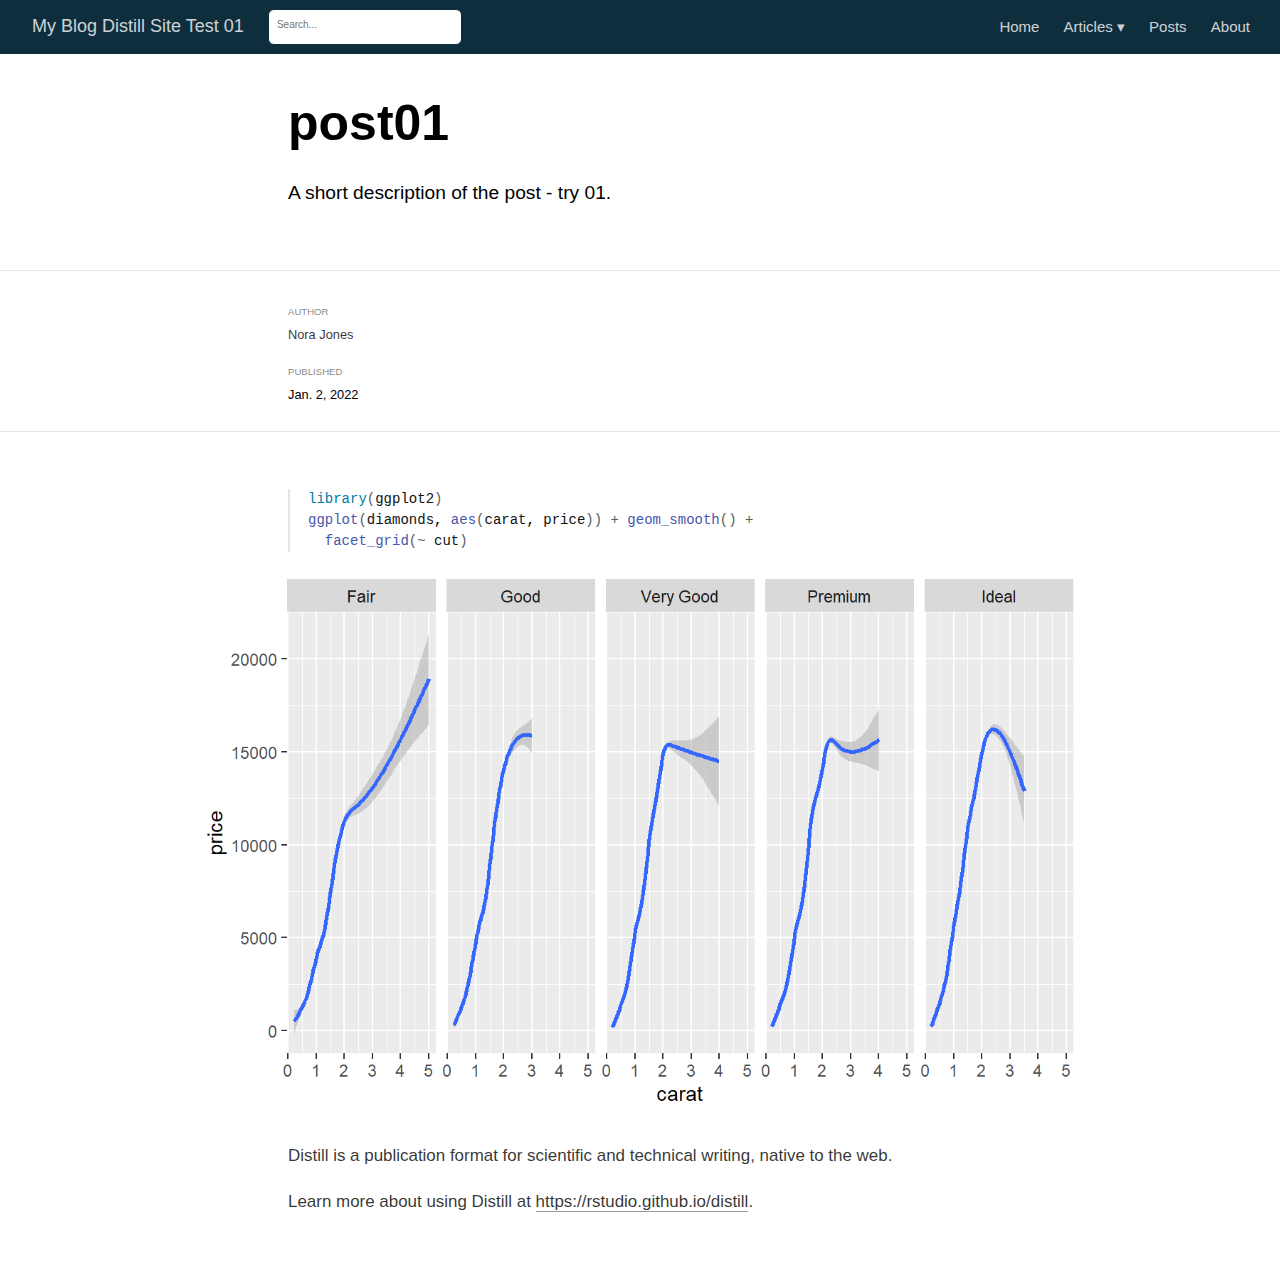
==== commit 21045289: "add img post1" ====
--- a/docs/posts/2022-01-02-post01/index.html
+++ b/docs/posts/2022-01-02-post01/index.html
@@ -118,7 +118,7 @@
 <!--/radix_placeholder_rmarkdown_metadata-->
   
   <script type="text/json" id="radix-resource-manifest">
-  {"type":"NULL"}
+  {"type":"character","attributes":{},"value":["post01_files/anchor-4.2.2/anchor.min.js","post01_files/bowser-1.9.3/bowser.min.js","post01_files/distill-2.2.21/template.v2.js","post01_files/figure-html5/unnamed-chunk-1-1.png","post01_files/header-attrs-2.11/header-attrs.js","post01_files/jquery-3.5.1/AUTHORS.txt","post01_files/jquery-3.5.1/jquery-1.12.4.js","post01_files/jquery-3.5.1/jquery-1.12.4.min.js","post01_files/jquery-3.5.1/jquery-1.12.4.min.map","post01_files/jquery-3.5.1/jquery-2.2.4.js","post01_files/jquery-3.5.1/jquery-2.2.4.min.js","post01_files/jquery-3.5.1/jquery-2.2.4.min.map","post01_files/jquery-3.5.1/jquery-3.5.1.js","post01_files/jquery-3.5.1/jquery-3.5.1.min.js","post01_files/jquery-3.5.1/jquery-3.5.1.min.map","post01_files/jquery-3.5.1/LICENSE.txt","post01_files/popper-2.6.0/popper.min.js","post01_files/tippy-6.2.7/tippy-bundle.umd.min.js","post01_files/tippy-6.2.7/tippy-light-border.css","post01_files/tippy-6.2.7/tippy.css","post01_files/tippy-6.2.7/tippy.umd.min.js","post01_files/webcomponents-2.0.0/webcomponents.js"]}
   </script>
   <!--radix_placeholder_navigation_in_header-->
 <meta name="distill:offset" content="../.."/>
@@ -2114,6 +2114,15 @@
 </div>
 
 <div class="d-article">
+<div class="layout-chunk" data-layout="l-body-outset">
+<div class="sourceCode">
+<pre class="sourceCode r"><code class="sourceCode r"><span class='kw'><a href='https://rdrr.io/r/base/library.html'>library</a></span><span class='op'>(</span><span class='va'><a href='https://ggplot2.tidyverse.org'>ggplot2</a></span><span class='op'>)</span>
+<span class='fu'><a href='https://ggplot2.tidyverse.org/reference/ggplot.html'>ggplot</a></span><span class='op'>(</span><span class='va'>diamonds</span>, <span class='fu'><a href='https://ggplot2.tidyverse.org/reference/aes.html'>aes</a></span><span class='op'>(</span><span class='va'>carat</span>, <span class='va'>price</span><span class='op'>)</span><span class='op'>)</span> <span class='op'>+</span> <span class='fu'><a href='https://ggplot2.tidyverse.org/reference/geom_smooth.html'>geom_smooth</a></span><span class='op'>(</span><span class='op'>)</span> <span class='op'>+</span>
+  <span class='fu'><a href='https://ggplot2.tidyverse.org/reference/facet_grid.html'>facet_grid</a></span><span class='op'>(</span><span class='op'>~</span> <span class='va'>cut</span><span class='op'>)</span>
+</code></pre>
+</div>
+<p><img src="post01_files/figure-html5/unnamed-chunk-1-1.png" width="624" data-distill-preview=1 /></p>
+</div>
 <p>Distill is a publication format for scientific and technical writing, native to the web.</p>
 <p>Learn more about using Distill at <a href="https://rstudio.github.io/distill" class="uri">https://rstudio.github.io/distill</a>.</p>
 <div class="sourceCode" id="cb1"><pre class="sourceCode r distill-force-highlighting-css"><code class="sourceCode r"></code></pre></div>
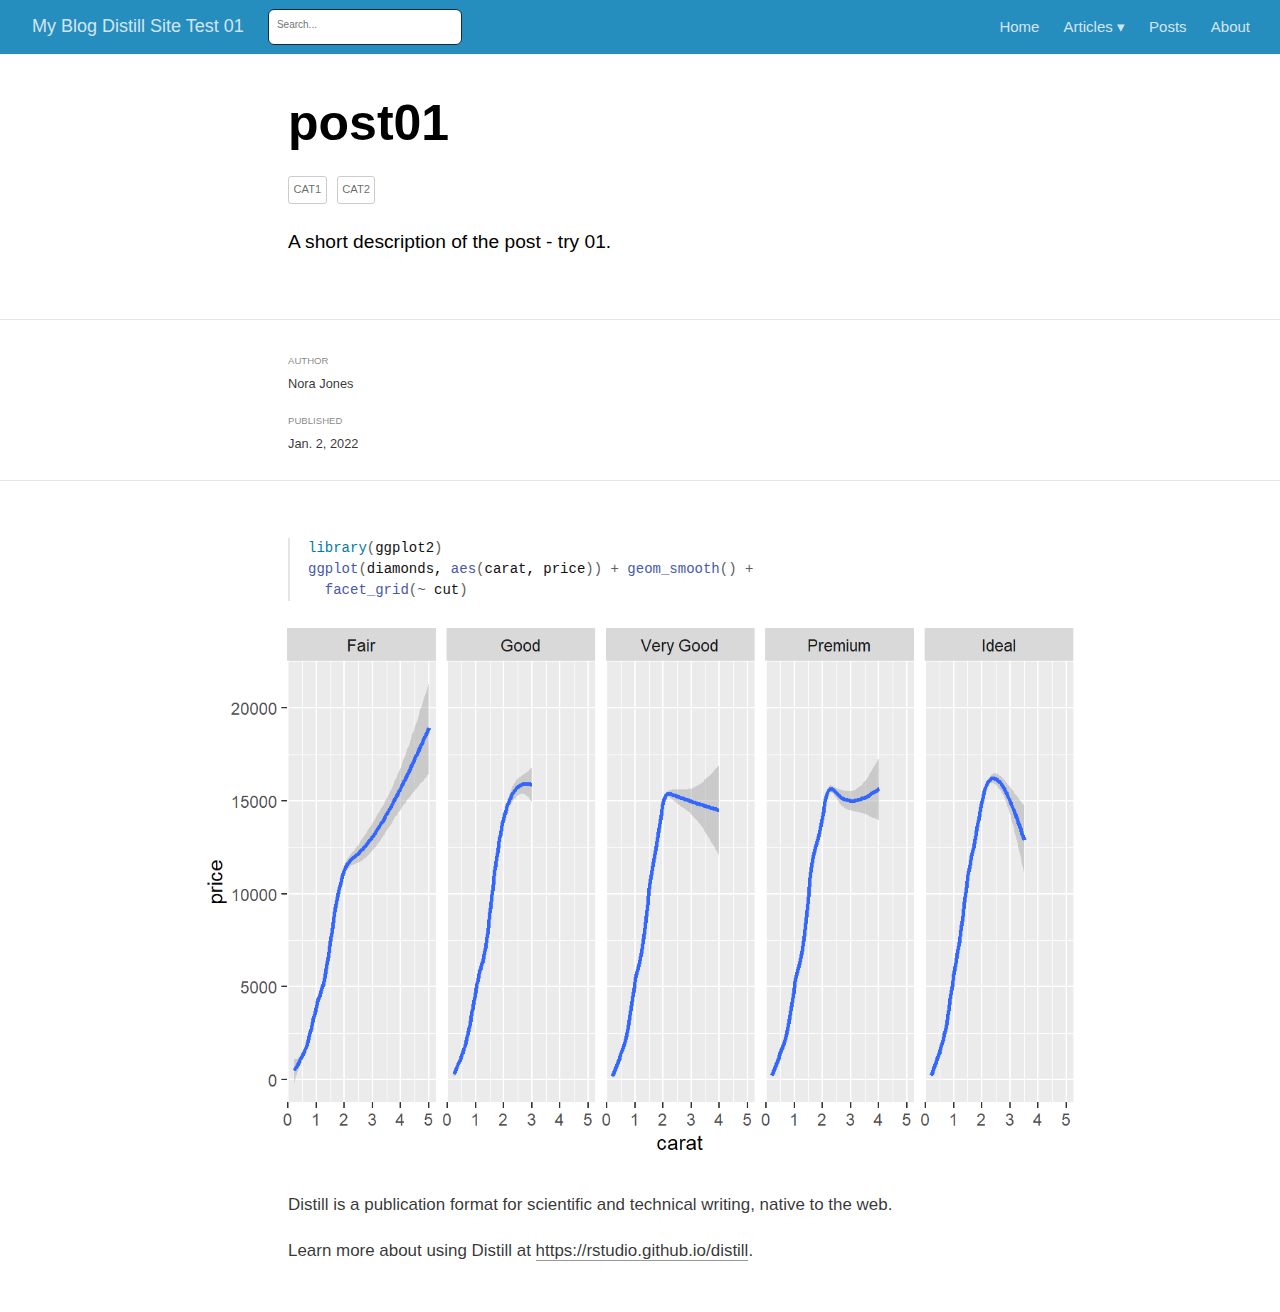
==== commit e5cf0e9b: "add changes css site and more" ====
--- a/docs/posts/2022-01-02-post01/index.html
+++ b/docs/posts/2022-01-02-post01/index.html
@@ -113,7 +113,7 @@
   <!--radix_placeholder_rmarkdown_metadata-->
 
 <script type="text/json" id="radix-rmarkdown-metadata">
-{"type":"list","attributes":{"names":{"type":"character","attributes":{},"value":["title","description","author","date","output"]}},"value":[{"type":"character","attributes":{},"value":["post01"]},{"type":"character","attributes":{},"value":["A short description of the post - try 01."]},{"type":"list","attributes":{},"value":[{"type":"list","attributes":{"names":{"type":"character","attributes":{},"value":["name","url"]}},"value":[{"type":"character","attributes":{},"value":["Nora Jones"]},{"type":"character","attributes":{},"value":["https://example.com/norajones"]}]}]},{"type":"character","attributes":{},"value":["2022-01-02"]},{"type":"list","attributes":{"names":{"type":"character","attributes":{},"value":["distill::distill_article"]}},"value":[{"type":"list","attributes":{"names":{"type":"character","attributes":{},"value":["self_contained"]}},"value":[{"type":"logical","attributes":{},"value":[false]}]}]}]}
+{"type":"list","attributes":{"names":{"type":"character","attributes":{},"value":["title","description","author","date","output","categories"]}},"value":[{"type":"character","attributes":{},"value":["post01"]},{"type":"character","attributes":{},"value":["A short description of the post - try 01."]},{"type":"list","attributes":{},"value":[{"type":"list","attributes":{"names":{"type":"character","attributes":{},"value":["name","url"]}},"value":[{"type":"character","attributes":{},"value":["Nora Jones"]},{"type":"character","attributes":{},"value":["https://example.com/norajones"]}]}]},{"type":"character","attributes":{},"value":["2022-01-02"]},{"type":"list","attributes":{"names":{"type":"character","attributes":{},"value":["distill::distill_article"]}},"value":[{"type":"list","attributes":{"names":{"type":"character","attributes":{},"value":["self_contained"]}},"value":[{"type":"logical","attributes":{},"value":[false]}]}]},{"type":"character","attributes":{},"value":["cat1","cat2"]}]}
 </script>
 <!--/radix_placeholder_rmarkdown_metadata-->
   
@@ -2044,6 +2044,316 @@
 
 </script>
 
+<style type="text/css">
+/* base variables */
+
+/* Edit the CSS properties in this file to create a custom
+   Distill theme. Only edit values in the right column
+   for each row; values shown are the CSS defaults.
+   To return any property to the default,
+   you may set its value to: unset
+   All rows must end with a semi-colon.                      */
+
+/* Optional: embed custom fonts here with `@import`          */
+/* This must remain at the top of this file.                 */
+
+
+
+html {
+  /*-- Main font sizes --*/
+  --title-size:      50px;
+  --body-size:       1.06rem;
+  --code-size:       14px;
+  --aside-size:      12px;
+  --fig-cap-size:    13px;
+  /*-- Main font colors --*/
+  --title-color:     #000000;
+  --header-color:    rgba(0, 0, 0, 0.8);
+  --body-color:      rgba(0, 0, 0, 0.8);
+  --aside-color:     rgba(0, 0, 0, 0.6);
+  --fig-cap-color:   rgba(0, 0, 0, 0.6);
+  /*-- Specify custom fonts ~~~ must be imported above   --*/
+  --heading-font:    sans-serif;
+  --mono-font:       monospace;
+  --body-font:       sans-serif;
+  --navbar-font:     sans-serif;  /* websites + blogs only */
+}
+
+/*-- ARTICLE METADATA --*/
+d-byline {
+  --heading-size:    0.6rem;
+  --heading-color:   rgba(0, 0, 0, 0.5);
+  --body-size:       0.8rem;
+  --body-color:      rgba(0, 0, 0, 0.8);
+}
+
+/*-- ARTICLE TABLE OF CONTENTS --*/
+.d-contents {
+  --heading-size:    18px;
+  --contents-size:   13px;
+}
+
+/*-- ARTICLE APPENDIX --*/
+d-appendix {
+  --heading-size:    15px;
+  --heading-color:   rgba(0, 0, 0, 0.65);
+  --text-size:       0.8em;
+  --text-color:      rgba(0, 0, 0, 0.5);
+}
+
+/*-- WEBSITE HEADER + FOOTER --*/
+/* These properties only apply to Distill sites and blogs  */
+
+.distill-site-header {
+  --title-size:       18px;
+  --text-color:       rgba(255, 255, 255, 0.8);
+  --text-size:        15px;
+  --hover-color:      white;
+  --bkgd-color:       #0F2E3D;
+}
+
+.distill-site-footer {
+  --text-color:       rgba(255, 255, 255, 0.8);
+  --text-size:        15px;
+  --hover-color:      white;
+  --bkgd-color:       #0F2E3D;
+}
+
+/*-- Additional custom styles --*/
+/* Add any additional CSS rules below                      */
+</style>
+<style type="text/css">
+/* base variables */
+
+/* Edit the CSS properties in this file to create a custom
+   Distill theme. Only edit values in the right column
+   for each row; values shown are the CSS defaults.
+   To return any property to the default,
+   you may set its value to: unset
+   All rows must end with a semi-colon.                      */
+
+/* Optional: embed custom fonts here with `@import`          */
+/* This must remain at the top of this file.                 */
+
+
+
+html {
+  /*-- Main font sizes --*/
+  --title-size:      50px;
+  --body-size:       1.06rem;
+  --code-size:       14px;
+  --aside-size:      12px;
+  --fig-cap-size:    13px;
+  /*-- Main font colors --*/
+  --title-color:     #000000;
+  --header-color:    rgba(0, 0, 0, 0.8);
+  --body-color:      rgba(0, 0, 0, 0.8);
+  --aside-color:     rgba(0, 0, 0, 0.6);
+  --fig-cap-color:   rgba(0, 0, 0, 0.6);
+  /*-- Specify custom fonts ~~~ must be imported above   --*/
+  --heading-font:    sans-serif;
+  --mono-font:       monospace;
+  --body-font:       sans-serif;
+  --navbar-font:     sans-serif;  /* websites + blogs only */
+}
+
+/*-- ARTICLE METADATA --*/
+d-byline {
+  --heading-size:    0.6rem;
+  --heading-color:   rgba(0, 0, 0, 0.5);
+  --body-size:       0.8rem;
+  --body-color:      rgba(0, 0, 0, 0.8);
+}
+
+/*-- ARTICLE TABLE OF CONTENTS --*/
+.d-contents {
+  --heading-size:    18px;
+  --contents-size:   13px;
+}
+
+/*-- ARTICLE APPENDIX --*/
+d-appendix {
+  --heading-size:    15px;
+  --heading-color:   rgba(0, 0, 0, 0.65);
+  --text-size:       0.8em;
+  --text-color:      rgba(0, 0, 0, 0.5);
+}
+
+/*-- WEBSITE HEADER + FOOTER --*/
+/* These properties only apply to Distill sites and blogs  */
+
+.distill-site-header {
+  --title-size:       18px;
+  --text-color:       rgba(255, 255, 255, 0.8);
+  --text-size:        15px;
+  --hover-color:      white;
+  --bkgd-color:       #268dbf;
+}
+
+.distill-site-footer {
+  --text-color:       rgba(255, 255, 255, 0.8);
+  --text-size:        15px;
+  --hover-color:      white;
+  --bkgd-color:       #0F2E3D;
+}
+
+/*-- Additional custom styles --*/
+/* Add any additional CSS rules below                      */
+</style>
+<style type="text/css">
+/* base style */
+
+/* FONT FAMILIES */
+
+:root {
+  --heading-default: -apple-system, BlinkMacSystemFont, "Segoe UI", Roboto, Oxygen, Ubuntu, Cantarell, "Fira Sans", "Droid Sans", "Helvetica Neue", Arial, sans-serif;
+  --mono-default: Consolas, Monaco, 'Andale Mono', 'Ubuntu Mono', monospace;
+  --body-default: -apple-system, BlinkMacSystemFont, "Segoe UI", Roboto, Oxygen, Ubuntu, Cantarell, "Fira Sans", "Droid Sans", "Helvetica Neue", Arial, sans-serif;
+}
+
+body,
+.posts-list .post-preview p,
+.posts-list .description p {
+  font-family: var(--body-font), var(--body-default);
+}
+
+h1, h2, h3, h4, h5, h6,
+.posts-list .post-preview h2,
+.posts-list .description h2 {
+  font-family: var(--heading-font), var(--heading-default);
+}
+
+d-article div.sourceCode code,
+d-article pre code {
+  font-family: var(--mono-font), var(--mono-default);
+}
+
+
+/*-- TITLE --*/
+d-title h1,
+.posts-list > h1 {
+  color: var(--title-color, black);
+}
+
+d-title h1 {
+  font-size: var(--title-size, 50px);
+}
+
+/*-- HEADERS --*/
+d-article h1,
+d-article h2,
+d-article h3,
+d-article h4,
+d-article h5,
+d-article h6 {
+  color: var(--header-color, rgba(0, 0, 0, 0.8));
+}
+
+/*-- BODY --*/
+d-article > p,  /* only text inside of <p> tags */
+d-article > ul, /* lists */
+d-article > ol {
+  color: var(--body-color, rgba(0, 0, 0, 0.8));
+  font-size: var(--body-size, 1.06rem);
+}
+
+
+/*-- CODE --*/
+d-article div.sourceCode code,
+d-article pre code {
+  font-size: var(--code-size, 14px);
+}
+
+/*-- ASIDE --*/
+d-article aside {
+  font-size: var(--aside-size, 12px);
+  color: var(--aside-color, rgba(0, 0, 0, 0.6));
+}
+
+/*-- FIGURE CAPTIONS --*/
+figure .caption,
+figure figcaption,
+.figure .caption {
+  font-size: var(--fig-cap-size, 13px);
+  color: var(--fig-cap-color, rgba(0, 0, 0, 0.6));
+}
+
+/*-- METADATA --*/
+d-byline h3 {
+  font-size: var(--heading-size, 0.6rem);
+  color: var(--heading-color, rgba(0, 0, 0, 0.5));
+}
+
+d-byline {
+  font-size: var(--body-size, 0.8rem);
+  color: var(--body-color, rgba(0, 0, 0, 0.8));
+}
+
+d-byline a,
+d-article d-byline a {
+  color: var(--body-color, rgba(0, 0, 0, 0.8));
+}
+
+/*-- TABLE OF CONTENTS --*/
+.d-contents nav h3 {
+  font-size: var(--heading-size, 18px);
+}
+
+.d-contents nav a {
+  font-size: var(--contents-size, 13px);
+}
+
+/*-- APPENDIX --*/
+d-appendix h3 {
+  font-size: var(--heading-size, 15px);
+  color: var(--heading-color, rgba(0, 0, 0, 0.65));
+}
+
+d-appendix {
+  font-size: var(--text-size, 0.8em);
+  color: var(--text-color, rgba(0, 0, 0, 0.5));
+}
+
+d-appendix d-footnote-list a.footnote-backlink {
+  color: var(--text-color, rgba(0, 0, 0, 0.5));
+}
+
+/*-- WEBSITE HEADER + FOOTER --*/
+.distill-site-header .title {
+  font-size: var(--title-size, 18px);
+  font-family: var(--navbar-font), var(--heading-default);
+}
+
+.distill-site-header a,
+.nav-dropdown .nav-dropbtn {
+  font-family: var(--navbar-font), var(--heading-default);
+}
+
+.nav-dropdown .nav-dropbtn {
+  color: var(--text-color, rgba(255, 255, 255, 0.8));
+  font-size: var(--text-size, 15px);
+}
+
+.distill-site-header a:hover,
+.nav-dropdown:hover .nav-dropbtn {
+  color: var(--hover-color, white);
+}
+
+.distill-site-header {
+  font-size: var(--text-size, 15px);
+  color: var(--text-color, rgba(255, 255, 255, 0.8));
+  background-color: var(--bkgd-color, #0F2E3D);
+}
+
+.distill-site-footer {
+  font-size: var(--text-size, 15px);
+  color: var(--text-color, rgba(255, 255, 255, 0.8));
+  background-color: var(--bkgd-color, #0F2E3D);
+}
+
+.distill-site-footer a:hover {
+  color: var(--hover-color, white);
+}</style>
 <!--/radix_placeholder_distill-->
   <script src="../../site_libs/header-attrs-2.11/header-attrs.js"></script>
   <script src="../../site_libs/jquery-3.5.1/jquery-3.5.1.min.js"></script>
@@ -2103,6 +2413,10 @@
 <div class="d-title">
 <h1>post01</h1>
 <!--radix_placeholder_categories-->
+<div class="dt-tags">
+  <a href="../../posts.html#category:cat1" class="dt-tag">cat1</a>
+  <a href="../../posts.html#category:cat2" class="dt-tag">cat2</a>
+</div>
 <!--/radix_placeholder_categories-->
 <p><p>A short description of the post - try 01.</p></p>
 </div>
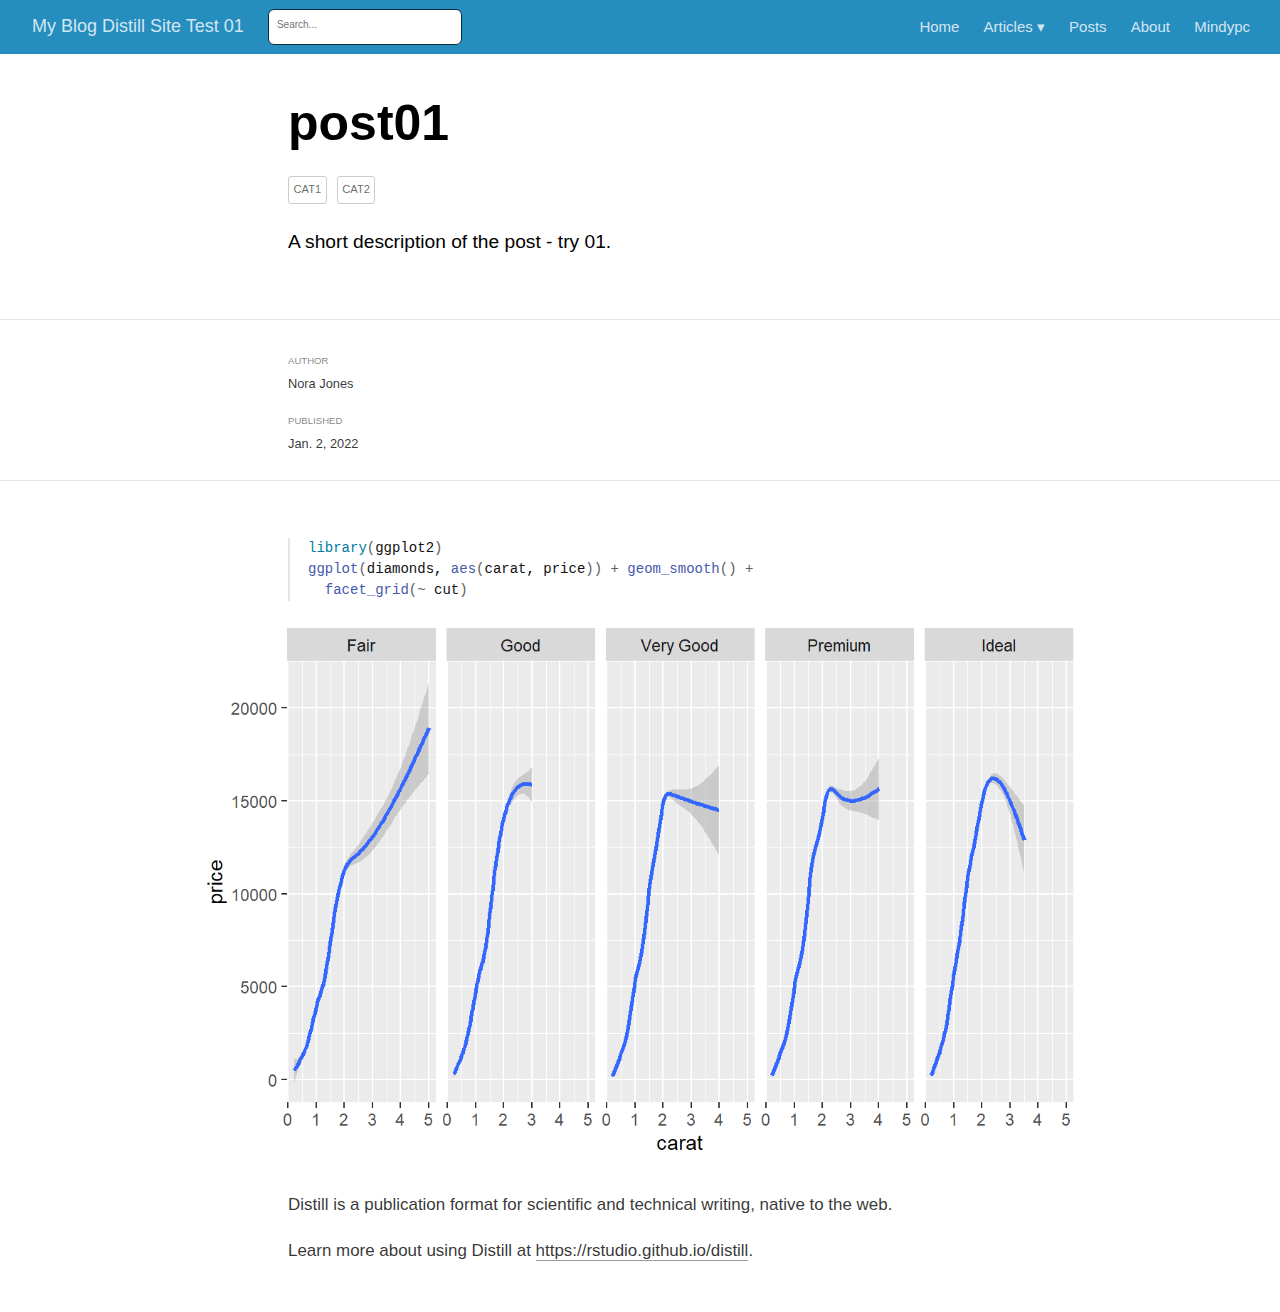
==== commit 20d3bea8: "add more ideas and a postcard" ====
--- a/docs/posts/2022-01-02-post01/index.html
+++ b/docs/posts/2022-01-02-post01/index.html
@@ -2402,6 +2402,7 @@
 </div>
 <a href="../../posts.html">Posts</a>
 <a href="../../about.html">About</a>
+<a href="../../mindypc.html">Mindypc</a>
 <a href="javascript:void(0);" class="nav-toggle">&#9776;</a>
 </div>
 </nav>
